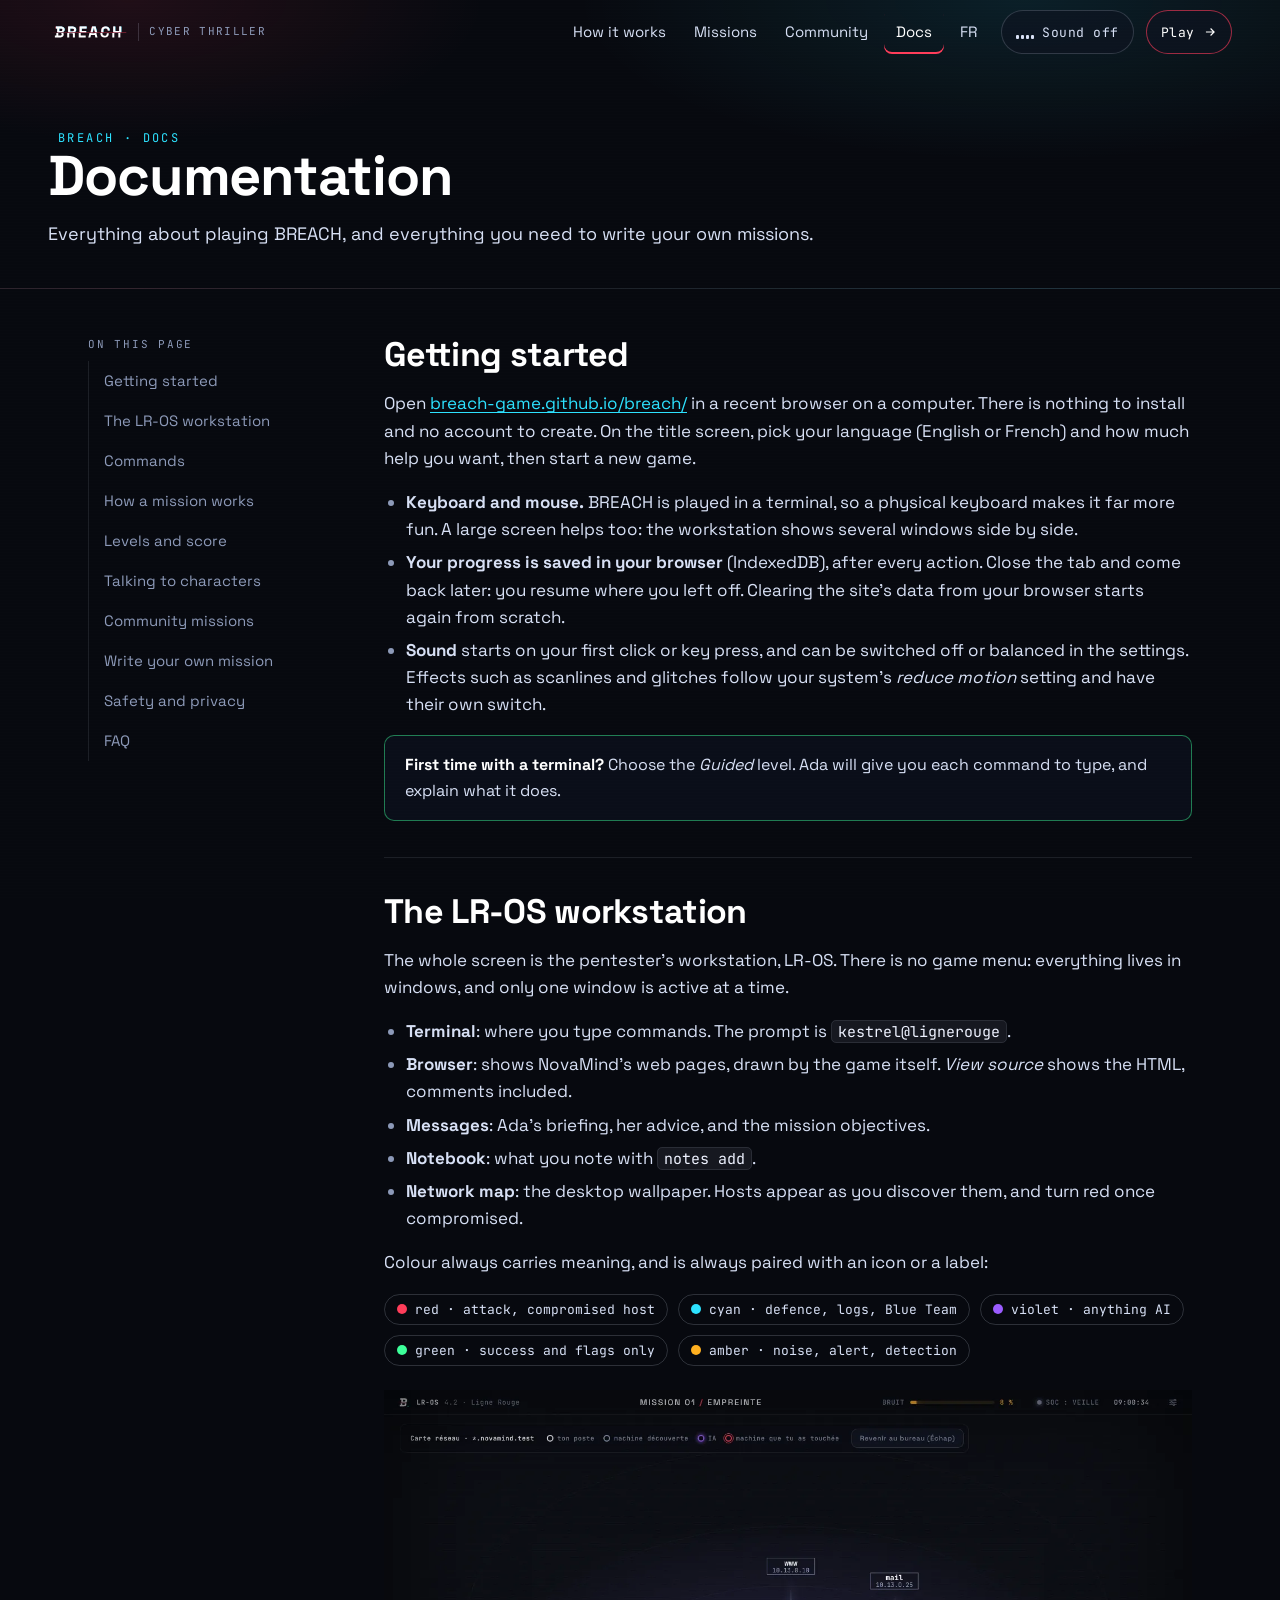
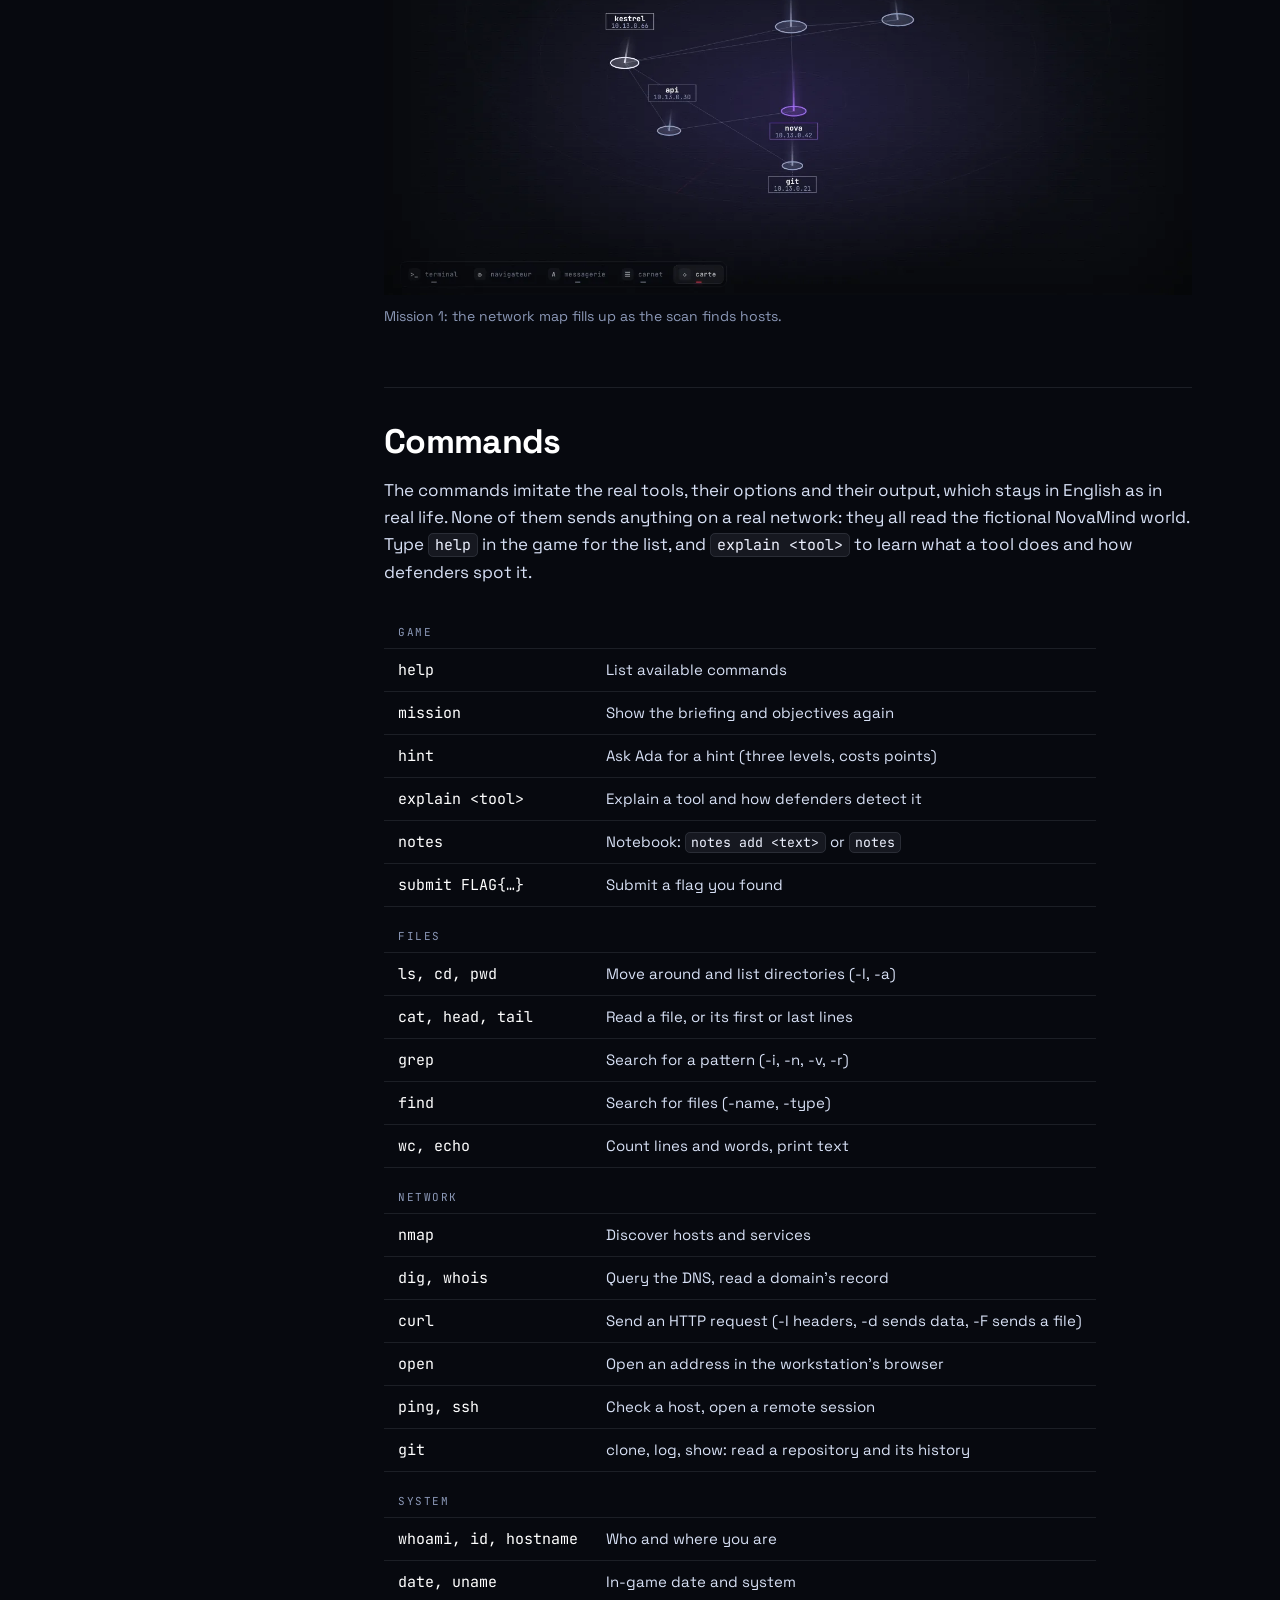
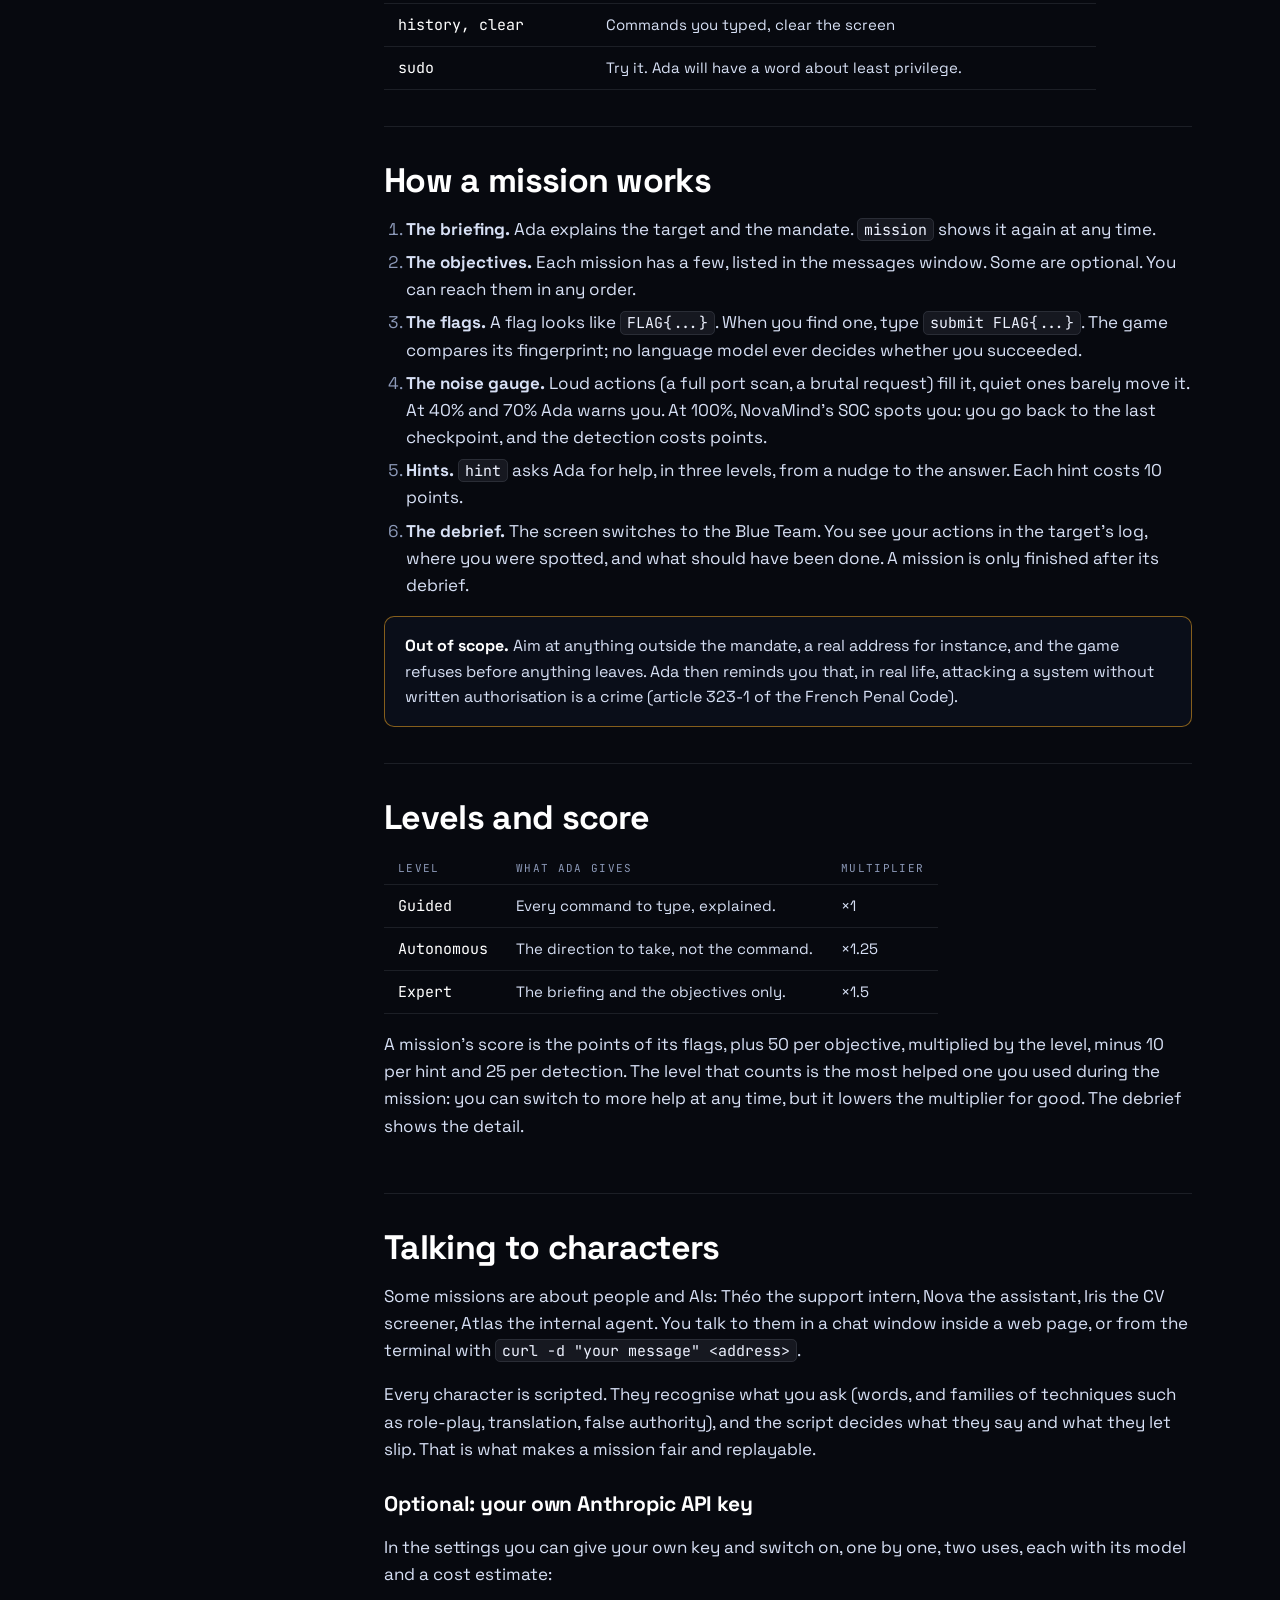
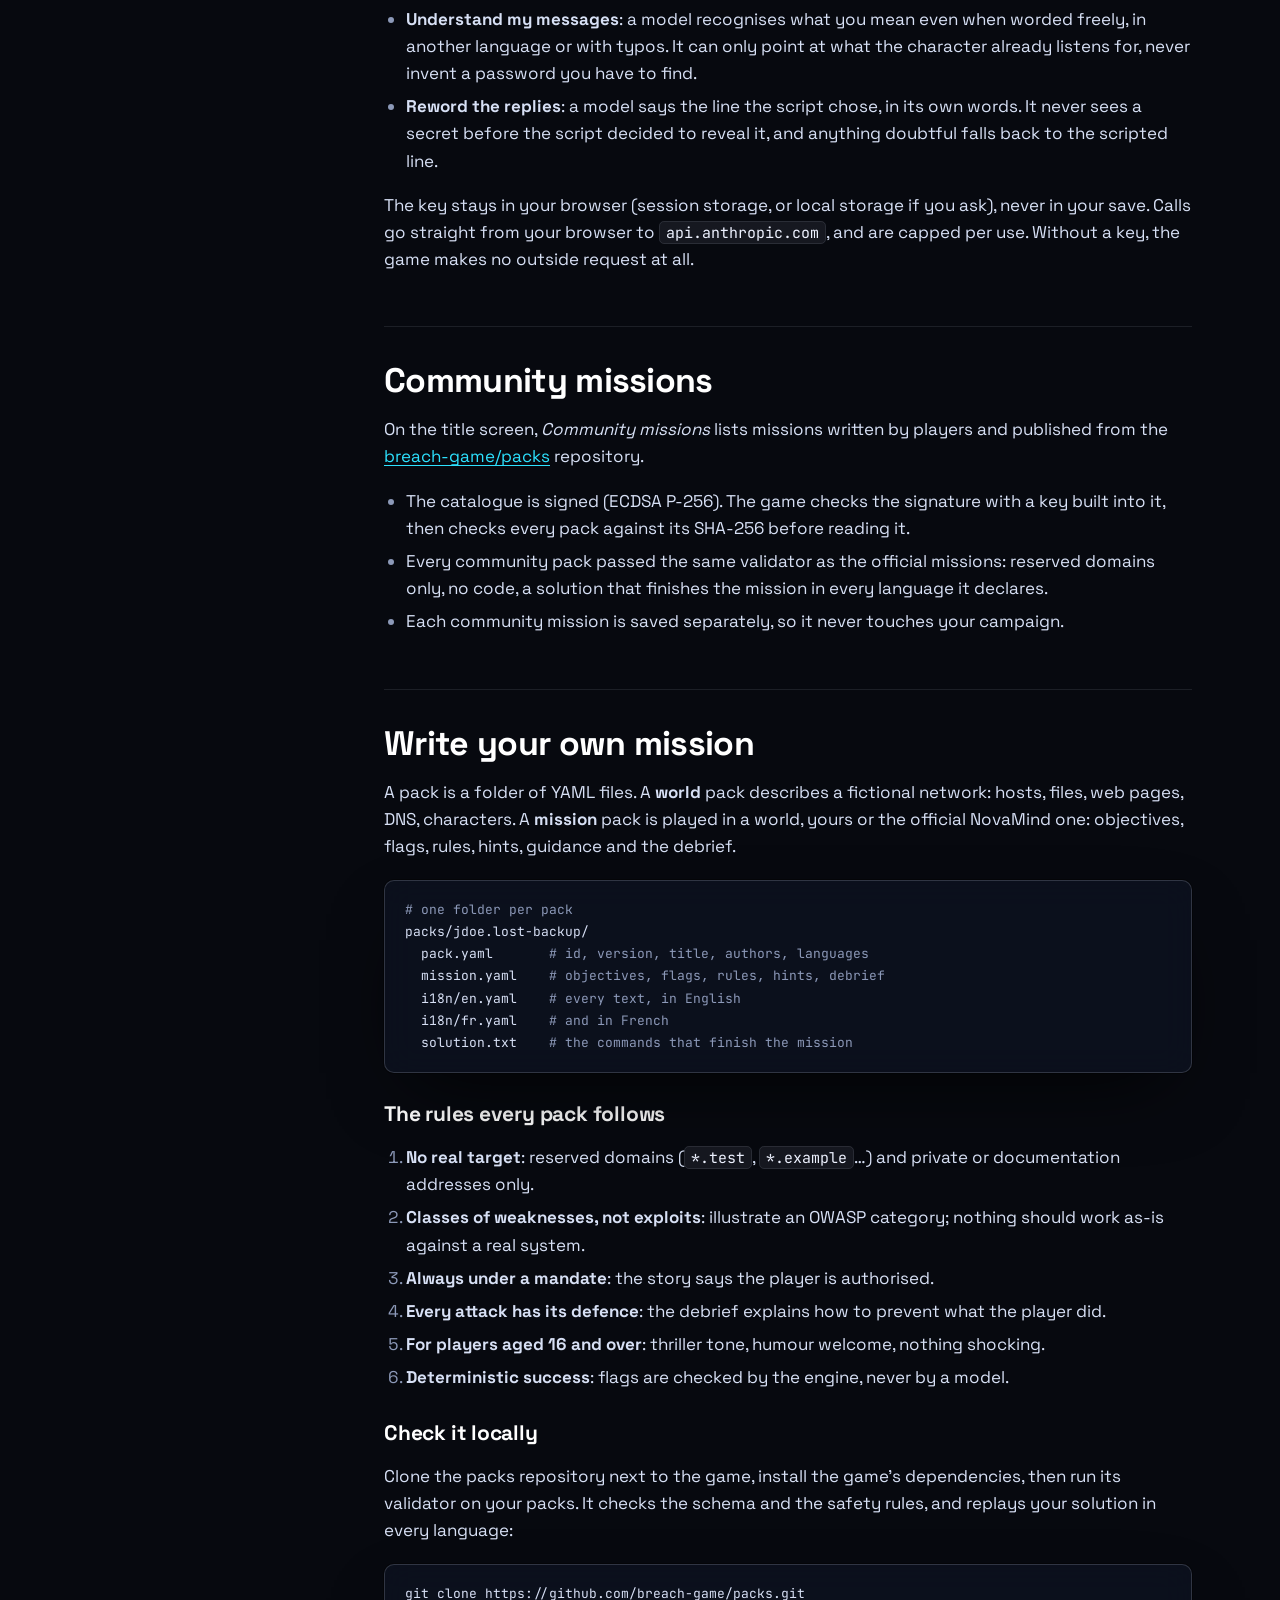
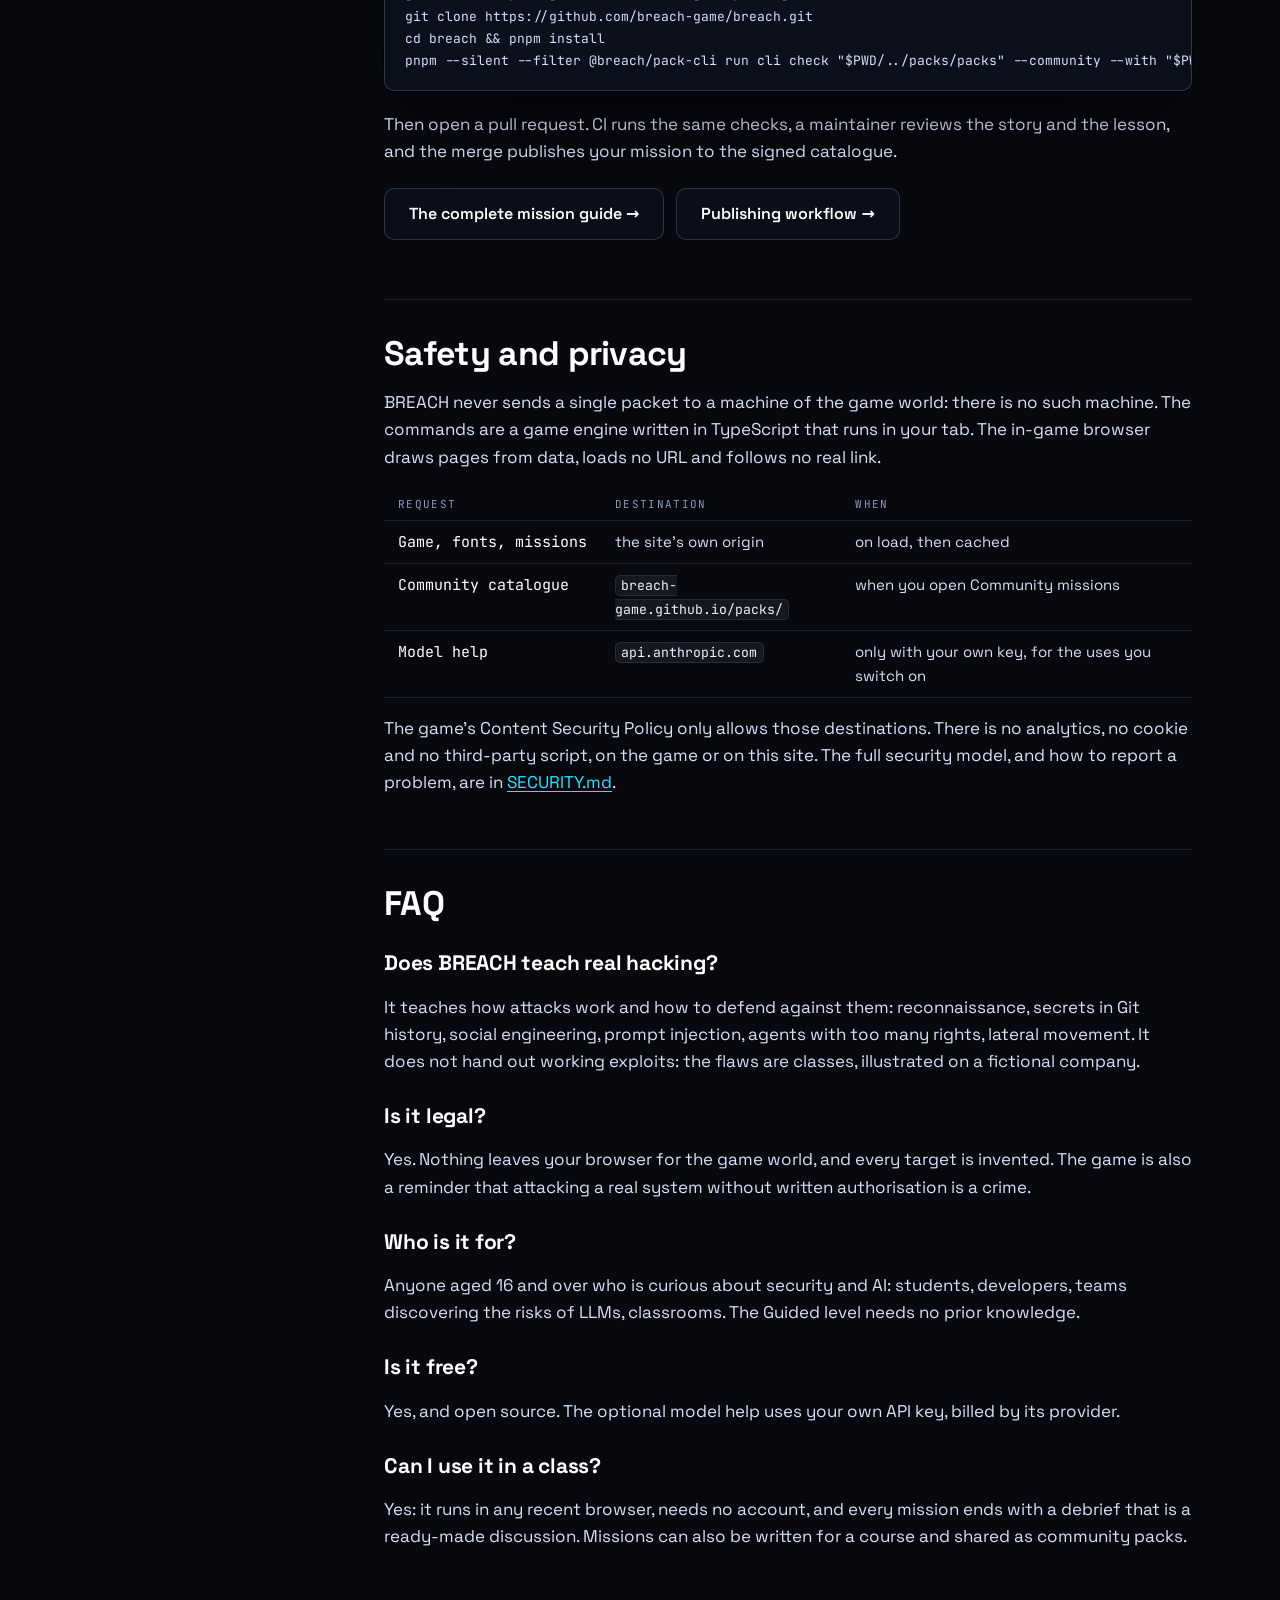
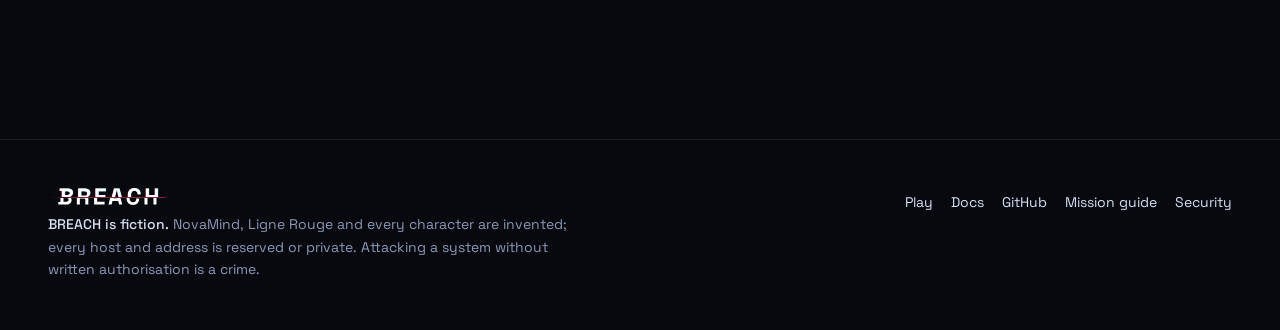
==== docs/index.html @ e26a8c08 "Add the presentation site, in English and French Landing page with a living network map, four explai" ====
<!doctype html>
<html lang="en" class="no-js">
<head>
<meta charset="utf-8">
<meta name="viewport" content="width=device-width, initial-scale=1, viewport-fit=cover">
<meta http-equiv="Content-Security-Policy" content="default-src 'self'; script-src 'self'; style-src 'self'; img-src 'self'; font-src 'self'; connect-src 'self'; media-src 'none'; object-src 'none'; base-uri 'none'; form-action 'none'; require-trusted-types-for 'script'; trusted-types 'none'">
<meta name="referrer" content="no-referrer">
<title>Documentation · BREACH</title>
<meta name="description" content="How to play BREACH, every command, the scoring, the characters, privacy, and how to write your own mission.">
<meta name="theme-color" content="#07090F">
<meta name="color-scheme" content="dark">
<link rel="canonical" href="https://breach-game.github.io/docs/">
<link rel="alternate" hreflang="en" href="https://breach-game.github.io/docs/">
<link rel="alternate" hreflang="fr" href="https://breach-game.github.io/fr/docs/">
<link rel="alternate" hreflang="x-default" href="https://breach-game.github.io/docs/">
<link rel="icon" href="/assets/brand/favicon.svg" type="image/svg+xml">
<link rel="icon" href="/assets/brand/favicon-32.png" sizes="32x32" type="image/png">
<link rel="apple-touch-icon" href="/assets/brand/favicon-180.png">
<link rel="preload" href="/assets/fonts/space-grotesk-latin-wght-normal.woff2" as="font" type="font/woff2" crossorigin>
<link rel="preload" href="/assets/fonts/jetbrains-mono-latin-400-normal.woff2" as="font" type="font/woff2" crossorigin>
<link rel="stylesheet" href="/assets/css/site.css?v=1">
<meta property="og:type" content="website">
<meta property="og:site_name" content="BREACH">
<meta property="og:title" content="Documentation · BREACH">
<meta property="og:description" content="How to play BREACH, every command, the scoring, the characters, privacy, and how to write your own mission.">
<meta property="og:url" content="https://breach-game.github.io/docs/">
<meta property="og:image" content="https://breach-game.github.io/assets/brand/social-preview.png">
<meta property="og:image:width" content="1280">
<meta property="og:image:height" content="640">
<meta property="og:locale" content="en_GB">
<meta name="twitter:card" content="summary_large_image">
<script type="module" src="/assets/js/main.js?v=1"></script>
</head>
<body>
<a class="skip" href="#main">Skip to content</a>
<svg width="0" height="0" class="sr-only" aria-hidden="true">
  <symbol id="i-play" viewBox="0 0 24 24"><path fill="currentColor" d="M7 4.5v15l13-7.5z"/></symbol>
  <symbol id="i-pause" viewBox="0 0 24 24"><path fill="currentColor" d="M6 4h4v16H6zM14 4h4v16h-4z"/></symbol>
  <symbol id="i-arrow" viewBox="0 0 24 24"><path fill="none" stroke="currentColor" stroke-width="2" d="M5 12h14M13 6l6 6-6 6"/></symbol>
  <symbol id="i-left" viewBox="0 0 24 24"><path fill="none" stroke="currentColor" stroke-width="2" d="M15 6l-6 6 6 6"/></symbol>
  <symbol id="i-right" viewBox="0 0 24 24"><path fill="none" stroke="currentColor" stroke-width="2" d="M9 6l6 6-6 6"/></symbol>
  <symbol id="i-menu" viewBox="0 0 24 24"><path fill="none" stroke="currentColor" stroke-width="2" d="M4 7h16M4 12h16M4 17h16"/></symbol>
  <symbol id="i-close" viewBox="0 0 24 24"><path fill="none" stroke="currentColor" stroke-width="2" d="M6 6l12 12M18 6L6 18"/></symbol>
  <symbol id="i-gh" viewBox="0 0 24 24"><path fill="currentColor" d="M12 .5a11.5 11.5 0 0 0-3.64 22.41c.58.1.79-.25.79-.56v-2c-3.2.7-3.88-1.54-3.88-1.54-.52-1.33-1.28-1.69-1.28-1.69-1.05-.71.08-.7.08-.7 1.16.08 1.77 1.19 1.77 1.19 1.03 1.77 2.7 1.26 3.36.96.1-.75.4-1.26.73-1.55-2.56-.29-5.25-1.28-5.25-5.69 0-1.26.45-2.29 1.19-3.1-.12-.29-.52-1.46.11-3.05 0 0 .97-.31 3.17 1.18a11 11 0 0 1 5.77 0c2.2-1.49 3.17-1.18 3.17-1.18.63 1.59.23 2.76.11 3.05.74.81 1.19 1.84 1.19 3.1 0 4.42-2.69 5.39-5.26 5.68.41.36.78 1.06.78 2.14v3.17c0 .31.21.67.8.56A11.5 11.5 0 0 0 12 .5z"/></symbol>
</svg>
<header class="top">
  <a class="brand" href="/" aria-label="BREACH">
    <img src="/assets/brand/breach-wordmark-dark-bg.svg" alt="" width="110" height="30">
    <span>cyber thriller</span>
  </a>
  <nav class="nav" id="nav" aria-label="Main">
    <a href="/#films">How it works</a>
    <a href="/#missions">Missions</a>
    <a href="/#community">Community</a>
    <a href="/docs/" aria-current="page">Docs</a>
    <a href="/fr/docs/" hreflang="fr" lang="fr" aria-label="Français">FR</a>
  </nav>
  <button class="tool" type="button" data-sound data-on="Sound on" data-off="Sound off" aria-pressed="false" title="Play the soundtrack, generated live in your browser">
    <span class="eq" aria-hidden="true"><i></i><i></i><i></i><i></i></span><span class="lbl hide-sm">Sound off</span><span class="sr-only">Play the soundtrack, generated live in your browser</span>
  </button>
  <a class="tool cta-mini hide-sm" href="https://breach-game.github.io/breach/">Play <svg width="14" height="14" aria-hidden="true"><use href="#i-arrow"/></svg></a>
  <button class="tool menu-btn" type="button" aria-controls="nav" aria-expanded="false" aria-label="Menu"><svg width="18" height="18" aria-hidden="true"><use href="#i-menu"/></svg></button>
</header>
<main id="main">
<div class="doc-hero">
  <div class="wrap">
    <p class="kicker cyan">BREACH · docs</p>
    <h1>Documentation</h1>
    <p>Everything about playing BREACH, and everything you need to write your own missions.</p>
  </div>
</div>
<div class="doc">
  <nav class="toc" aria-label="On this page">
    <p>On this page</p>
    <ol><li><a href="#start">Getting started</a></li><li><a href="#desk">The LR-OS workstation</a></li><li><a href="#commands">Commands</a></li><li><a href="#missions">How a mission works</a></li><li><a href="#levels">Levels and score</a></li><li><a href="#characters">Talking to characters</a></li><li><a href="#community-play">Community missions</a></li><li><a href="#create">Write your own mission</a></li><li><a href="#privacy">Safety and privacy</a></li><li><a href="#faq">FAQ</a></li></ol>
  </nav>
  <div class="prose">
    <section id="start" aria-labelledby="start-h"><h2 id="start-h">Getting started</h2>
<p>Open <a href="https://breach-game.github.io/breach/">breach-game.github.io/breach/</a> in a recent browser on a computer. There is nothing to install and no account to create. On the title screen, pick your language (English or French) and how much help you want, then start a new game.</p>
<ul>
  <li><b>Keyboard and mouse.</b> BREACH is played in a terminal, so a physical keyboard makes it far more fun. A large screen helps too: the workstation shows several windows side by side.</li>
  <li><b>Your progress is saved in your browser</b> (IndexedDB), after every action. Close the tab and come back later: you resume where you left off. Clearing the site’s data from your browser starts again from scratch.</li>
  <li><b>Sound</b> starts on your first click or key press, and can be switched off or balanced in the settings. Effects such as scanlines and glitches follow your system’s <i>reduce motion</i> setting and have their own switch.</li>
</ul>
<div class="note green"><b>First time with a terminal?</b> Choose the <i>Guided</i> level. Ada will give you each command to type, and explain what it does.</div></section>
    <section id="desk" aria-labelledby="desk-h"><h2 id="desk-h">The LR-OS workstation</h2>
<p>The whole screen is the pentester’s workstation, LR-OS. There is no game menu: everything lives in windows, and only one window is active at a time.</p>
<ul>
  <li><b>Terminal</b>: where you type commands. The prompt is <code>kestrel@lignerouge</code>.</li>
  <li><b>Browser</b>: shows NovaMind’s web pages, drawn by the game itself. <i>View source</i> shows the HTML, comments included.</li>
  <li><b>Messages</b>: Ada’s briefing, her advice, and the mission objectives.</li>
  <li><b>Notebook</b>: what you note with <code>notes add</code>.</li>
  <li><b>Network map</b>: the desktop wallpaper. Hosts appear as you discover them, and turn red once compromised.</li>
</ul>
<p>Colour always carries meaning, and is always paired with an icon or a label:</p>
<ul class="legend">
  <li><i class="dot-red"></i>red · attack, compromised host</li>
  <li><i class="dot-cyan"></i>cyan · defence, logs, Blue Team</li>
  <li><i class="dot-violet"></i>violet · anything AI</li>
  <li><i class="dot-green"></i>green · success and flags only</li>
  <li><i class="dot-amber"></i>amber · noise, alert, detection</li>
</ul>
<figure><img src="/assets/img/shots/recon-map-1600.webp" alt="The LR-OS desktop with the terminal, the messages and the network map." width="1600" height="1000" loading="lazy"><figcaption>Mission 1: the network map fills up as the scan finds hosts.</figcaption></figure></section>
    <section id="commands" aria-labelledby="commands-h"><h2 id="commands-h">Commands</h2>
<p>The commands imitate the real tools, their options and their output, which stays in English as in real life. None of them sends anything on a real network: they all read the fictional NovaMind world. Type <code>help</code> in the game for the list, and <code>explain &lt;tool&gt;</code> to learn what a tool does and how defenders spot it.</p><table class="cmds"><tbody><tr class="group"><td colspan="2">Game</td></tr><tr><td>help</td><td>List available commands</td></tr><tr><td>mission</td><td>Show the briefing and objectives again</td></tr><tr><td>hint</td><td>Ask Ada for a hint (three levels, costs points)</td></tr><tr><td>explain &lt;tool&gt;</td><td>Explain a tool and how defenders detect it</td></tr><tr><td>notes</td><td>Notebook: <code>notes add &lt;text&gt;</code> or <code>notes</code></td></tr><tr><td>submit FLAG{…}</td><td>Submit a flag you found</td></tr><tr class="group"><td colspan="2">Files</td></tr><tr><td>ls, cd, pwd</td><td>Move around and list directories (-l, -a)</td></tr><tr><td>cat, head, tail</td><td>Read a file, or its first or last lines</td></tr><tr><td>grep</td><td>Search for a pattern (-i, -n, -v, -r)</td></tr><tr><td>find</td><td>Search for files (-name, -type)</td></tr><tr><td>wc, echo</td><td>Count lines and words, print text</td></tr><tr class="group"><td colspan="2">Network</td></tr><tr><td>nmap</td><td>Discover hosts and services</td></tr><tr><td>dig, whois</td><td>Query the DNS, read a domain’s record</td></tr><tr><td>curl</td><td>Send an HTTP request (-I headers, -d sends data, -F sends a file)</td></tr><tr><td>open</td><td>Open an address in the workstation’s browser</td></tr><tr><td>ping, ssh</td><td>Check a host, open a remote session</td></tr><tr><td>git</td><td>clone, log, show: read a repository and its history</td></tr><tr class="group"><td colspan="2">System</td></tr><tr><td>whoami, id, hostname</td><td>Who and where you are</td></tr><tr><td>date, uname</td><td>In-game date and system</td></tr><tr><td>history, clear</td><td>Commands you typed, clear the screen</td></tr><tr><td>sudo</td><td>Try it. Ada will have a word about least privilege.</td></tr></tbody></table></section>
    <section id="missions" aria-labelledby="missions-h"><h2 id="missions-h">How a mission works</h2>
<ol>
  <li><b>The briefing.</b> Ada explains the target and the mandate. <code>mission</code> shows it again at any time.</li>
  <li><b>The objectives.</b> Each mission has a few, listed in the messages window. Some are optional. You can reach them in any order.</li>
  <li><b>The flags.</b> A flag looks like <code>FLAG{...}</code>. When you find one, type <code>submit FLAG{...}</code>. The game compares its fingerprint; no language model ever decides whether you succeeded.</li>
  <li><b>The noise gauge.</b> Loud actions (a full port scan, a brutal request) fill it, quiet ones barely move it. At 40% and 70% Ada warns you. At 100%, NovaMind’s SOC spots you: you go back to the last checkpoint, and the detection costs points.</li>
  <li><b>Hints.</b> <code>hint</code> asks Ada for help, in three levels, from a nudge to the answer. Each hint costs 10 points.</li>
  <li><b>The debrief.</b> The screen switches to the Blue Team. You see your actions in the target’s log, where you were spotted, and what should have been done. A mission is only finished after its debrief.</li>
</ol>
<div class="note amber"><b>Out of scope.</b> Aim at anything outside the mandate, a real address for instance, and the game refuses before anything leaves. Ada then reminds you that, in real life, attacking a system without written authorisation is a crime (article 323-1 of the French Penal Code).</div></section>
    <section id="levels" aria-labelledby="levels-h"><h2 id="levels-h">Levels and score</h2>
<table class="cmds">
  <thead><tr><th>Level</th><th>What Ada gives</th><th>Multiplier</th></tr></thead>
  <tbody>
    <tr><td>Guided</td><td>Every command to type, explained.</td><td>×1</td></tr>
    <tr><td>Autonomous</td><td>The direction to take, not the command.</td><td>×1.25</td></tr>
    <tr><td>Expert</td><td>The briefing and the objectives only.</td><td>×1.5</td></tr>
  </tbody>
</table>
<p>A mission’s score is the points of its flags, plus 50 per objective, multiplied by the level, minus 10 per hint and 25 per detection. The level that counts is the most helped one you used during the mission: you can switch to more help at any time, but it lowers the multiplier for good. The debrief shows the detail.</p></section>
    <section id="characters" aria-labelledby="characters-h"><h2 id="characters-h">Talking to characters</h2>
<p>Some missions are about people and AIs: Théo the support intern, Nova the assistant, Iris the CV screener, Atlas the internal agent. You talk to them in a chat window inside a web page, or from the terminal with <code>curl -d "your message" &lt;address&gt;</code>.</p>
<p>Every character is scripted. They recognise what you ask (words, and families of techniques such as role-play, translation, false authority), and the script decides what they say and what they let slip. That is what makes a mission fair and replayable.</p>
<h3>Optional: your own Anthropic API key</h3>
<p>In the settings you can give your own key and switch on, one by one, two uses, each with its model and a cost estimate:</p>
<ul>
  <li><b>Understand my messages</b>: a model recognises what you mean even when worded freely, in another language or with typos. It can only point at what the character already listens for, never invent a password you have to find.</li>
  <li><b>Reword the replies</b>: a model says the line the script chose, in its own words. It never sees a secret before the script decided to reveal it, and anything doubtful falls back to the scripted line.</li>
</ul>
<p>The key stays in your browser (session storage, or local storage if you ask), never in your save. Calls go straight from your browser to <code>api.anthropic.com</code>, and are capped per use. Without a key, the game makes no outside request at all.</p></section>
    <section id="community-play" aria-labelledby="community-play-h"><h2 id="community-play-h">Community missions</h2>
<p>On the title screen, <i>Community missions</i> lists missions written by players and published from the <a href="https://github.com/breach-game/packs">breach-game/packs</a> repository.</p>
<ul>
  <li>The catalogue is signed (ECDSA P-256). The game checks the signature with a key built into it, then checks every pack against its SHA-256 before reading it.</li>
  <li>Every community pack passed the same validator as the official missions: reserved domains only, no code, a solution that finishes the mission in every language it declares.</li>
  <li>Each community mission is saved separately, so it never touches your campaign.</li>
</ul></section>
    <section id="create" aria-labelledby="create-h"><h2 id="create-h">Write your own mission</h2>
<p>A pack is a folder of YAML files. A <b>world</b> pack describes a fictional network: hosts, files, web pages, DNS, characters. A <b>mission</b> pack is played in a world, yours or the official NovaMind one: objectives, flags, rules, hints, guidance and the debrief.</p>
<pre class="code glass"><span class="c"># one folder per pack</span>
packs/jdoe.lost-backup/
  pack.yaml       <span class="c"># id, version, title, authors, languages</span>
  mission.yaml    <span class="c"># objectives, flags, rules, hints, debrief</span>
  i18n/en.yaml    <span class="c"># every text, in English</span>
  i18n/fr.yaml    <span class="c"># and in French</span>
  solution.txt    <span class="c"># the commands that finish the mission</span></pre>
<h3>The rules every pack follows</h3>
<ol>
  <li><b>No real target</b>: reserved domains (<code>*.test</code>, <code>*.example</code>…) and private or documentation addresses only.</li>
  <li><b>Classes of weaknesses, not exploits</b>: illustrate an OWASP category; nothing should work as-is against a real system.</li>
  <li><b>Always under a mandate</b>: the story says the player is authorised.</li>
  <li><b>Every attack has its defence</b>: the debrief explains how to prevent what the player did.</li>
  <li><b>For players aged 16 and over</b>: thriller tone, humour welcome, nothing shocking.</li>
  <li><b>Deterministic success</b>: flags are checked by the engine, never by a model.</li>
</ol>
<h3>Check it locally</h3>
<p>Clone the packs repository next to the game, install the game’s dependencies, then run its validator on your packs. It checks the schema and the safety rules, and replays your solution in every language:</p>
<pre class="code glass">git clone https://github.com/breach-game/packs.git
git clone https://github.com/breach-game/breach.git
cd breach &amp;&amp; pnpm install
pnpm --silent --filter @breach/pack-cli run cli check "$PWD/../packs/packs" --community --with "$PWD/content"</pre>
<p>Then open a pull request. CI runs the same checks, a maintainer reviews the story and the lesson, and the merge publishes your mission to the signed catalogue.</p>
<p><a class="btn ghost" href="https://github.com/breach-game/packs/blob/main/CONTRIBUTING.md">The complete mission guide →</a> <a class="btn ghost" href="https://github.com/breach-game/packs/blob/main/docs/workflow.md">Publishing workflow →</a></p></section>
    <section id="privacy" aria-labelledby="privacy-h"><h2 id="privacy-h">Safety and privacy</h2>
<p>BREACH never sends a single packet to a machine of the game world: there is no such machine. The commands are a game engine written in TypeScript that runs in your tab. The in-game browser draws pages from data, loads no URL and follows no real link.</p>
<table class="cmds">
  <thead><tr><th>Request</th><th>Destination</th><th>When</th></tr></thead>
  <tbody>
    <tr><td>Game, fonts, missions</td><td>the site’s own origin</td><td>on load, then cached</td></tr>
    <tr><td>Community catalogue</td><td><code>breach-game.github.io/packs/</code></td><td>when you open Community missions</td></tr>
    <tr><td>Model help</td><td><code>api.anthropic.com</code></td><td>only with your own key, for the uses you switch on</td></tr>
  </tbody>
</table>
<p>The game’s Content Security Policy only allows those destinations. There is no analytics, no cookie and no third-party script, on the game or on this site. The full security model, and how to report a problem, are in <a href="https://github.com/breach-game/breach/blob/main/SECURITY.md">SECURITY.md</a>.</p></section>
    <section id="faq" aria-labelledby="faq-h"><h2 id="faq-h">FAQ</h2>
<h3>Does BREACH teach real hacking?</h3>
<p>It teaches how attacks work and how to defend against them: reconnaissance, secrets in Git history, social engineering, prompt injection, agents with too many rights, lateral movement. It does not hand out working exploits: the flaws are classes, illustrated on a fictional company.</p>
<h3>Is it legal?</h3>
<p>Yes. Nothing leaves your browser for the game world, and every target is invented. The game is also a reminder that attacking a real system without written authorisation is a crime.</p>
<h3>Who is it for?</h3>
<p>Anyone aged 16 and over who is curious about security and AI: students, developers, teams discovering the risks of LLMs, classrooms. The Guided level needs no prior knowledge.</p>
<h3>Is it free?</h3>
<p>Yes, and open source. The optional model help uses your own API key, billed by its provider.</p>
<h3>Can I use it in a class?</h3>
<p>Yes: it runs in any recent browser, needs no account, and every mission ends with a debrief that is a ready-made discussion. Missions can also be written for a course and shared as community packs.</p></section>
  </div>
</div>
</main>
<footer class="foot">
  <div class="wrap">
    <div>
      <img src="/assets/brand/breach-wordmark-dark-bg.svg" alt="BREACH" width="120" height="33">
      <p class="legal"><b>BREACH is fiction.</b> NovaMind, Ligne Rouge and every character are invented; every host and address is reserved or private. Attacking a system without written authorisation is a crime.</p>
    </div>
    <nav aria-label="Footer">
      <a href="https://breach-game.github.io/breach/">Play</a>
      <a href="/docs/">Docs</a>
      <a href="https://github.com/breach-game">GitHub</a>
      <a href="https://github.com/breach-game/packs/blob/main/CONTRIBUTING.md">Mission guide</a>
      <a href="https://github.com/breach-game/breach/blob/main/SECURITY.md">Security</a>
    </nav>
  </div>
</footer>
</body>
</html>
---- assets/css/site.css ----
/* BREACH presentation site. Colour carries meaning, as in the game:
   red = attack, cyan = defence, violet = AI, green = success only, amber = noise and detection. */

@font-face {
  font-family: 'Space Grotesk';
  src: url('/assets/fonts/space-grotesk-latin-wght-normal.woff2') format('woff2');
  font-weight: 300 700;
  font-display: swap;
  unicode-range: U+0000-00FF, U+0131, U+0152-0153, U+02BB-02BC, U+02C6, U+02DA, U+02DC, U+0304, U+0308, U+0329, U+2000-206F, U+20AC, U+2122, U+2191, U+2193, U+2212, U+2215, U+FEFF, U+FFFD;
}
@font-face {
  font-family: 'Space Grotesk';
  src: url('/assets/fonts/space-grotesk-latin-ext-wght-normal.woff2') format('woff2');
  font-weight: 300 700;
  font-display: swap;
  unicode-range: U+0100-02BA, U+02BD-02C5, U+02C7-02CC, U+02CE-02D7, U+02DD-02FF, U+0304, U+0308, U+0329, U+1D00-1DBF, U+1E00-1E9F, U+1EF2-1EFF, U+2020, U+20A0-20AB, U+20AD-20C0, U+2113, U+2C60-2C7F, U+A720-A7FF;
}
@font-face {
  font-family: 'JetBrains Mono';
  src: url('/assets/fonts/jetbrains-mono-latin-400-normal.woff2') format('woff2');
  font-weight: 400;
  font-display: swap;
}
@font-face {
  font-family: 'JetBrains Mono';
  src: url('/assets/fonts/jetbrains-mono-latin-700-normal.woff2') format('woff2');
  font-weight: 700;
  font-display: swap;
}

:root {
  color-scheme: dark;
  --night: #07090f;
  --night-2: #0b0f1a;
  --panel: rgba(14, 19, 32, 0.78);
  --panel-solid: #0e1320;
  --red: #ff3d5a;
  --cyan: #2de2ff;
  --violet: #9b5cff;
  --green: #3dff9a;
  --amber: #ffb020;
  --player: #eef2ff;
  --text: #d7e0f5;
  --text-2: #8c99b8;
  --line: rgba(215, 224, 245, 0.1);
  --line-2: rgba(215, 224, 245, 0.18);
  --mono: 'JetBrains Mono', ui-monospace, 'SFMono-Regular', Menlo, monospace;
  --human: 'Space Grotesk', 'Segoe UI', system-ui, sans-serif;
  --ease: cubic-bezier(0.16, 1, 0.3, 1);
  --gutter: clamp(16px, 4vw, 48px);
  --max: 1200px;
  --tension: 0;
}

*,
*::before,
*::after {
  box-sizing: border-box;
}

html {
  scroll-behavior: smooth;
  scroll-padding-top: 80px;
  -webkit-text-size-adjust: 100%;
}
@media (prefers-reduced-motion: reduce) {
  html {
    scroll-behavior: auto;
  }
}

body {
  margin: 0;
  background: var(--night);
  color: var(--text);
  font-family: var(--human);
  font-size: 17px;
  line-height: 1.6;
  overflow-x: hidden;
  -webkit-font-smoothing: antialiased;
}

img {
  max-width: 100%;
  height: auto;
  display: block;
}

a {
  color: var(--cyan);
  text-decoration-thickness: 1px;
  text-underline-offset: 3px;
}
a:hover {
  color: #fff;
}

:focus-visible {
  outline: 2px solid var(--cyan);
  outline-offset: 3px;
  border-radius: 4px;
}

code,
kbd,
pre,
.mono {
  font-family: var(--mono);
}

code {
  font-size: 0.88em;
  background: rgba(215, 224, 245, 0.07);
  border: 1px solid var(--line);
  padding: 0.08em 0.4em;
  border-radius: 5px;
  color: var(--player);
  overflow-wrap: anywhere;
}

.skip {
  position: absolute;
  left: 16px;
  top: -60px;
  z-index: 100;
  background: var(--panel-solid);
  color: #fff;
  padding: 10px 16px;
  border-radius: 8px;
  border: 1px solid var(--cyan);
}
.skip:focus {
  top: 12px;
}

.sr-only {
  position: absolute;
  width: 1px;
  height: 1px;
  padding: 0;
  margin: -1px;
  overflow: hidden;
  clip: rect(0, 0, 0, 0);
  white-space: nowrap;
  border: 0;
}

/* Scanlines over everything, very light. Switched off with the effects toggle and reduced motion. */
body::after {
  content: '';
  position: fixed;
  inset: 0;
  pointer-events: none;
  z-index: 90;
  background: repeating-linear-gradient(
    to bottom,
    rgba(255, 255, 255, 0.022) 0,
    rgba(255, 255, 255, 0.022) 1px,
    transparent 1px,
    transparent 3px
  );
  mix-blend-mode: overlay;
}
html.no-fx body::after {
  display: none;
}

/* ---------- Header ---------- */

.top {
  position: fixed;
  inset: 0 0 auto 0;
  z-index: 50;
  display: flex;
  align-items: center;
  gap: 12px;
  padding: 10px var(--gutter);
  min-height: 64px;
  transition:
    background 400ms var(--ease),
    border-color 400ms var(--ease);
  border-bottom: 1px solid transparent;
}
.top.scrolled {
  background: rgba(7, 9, 15, 0.78);
  backdrop-filter: blur(14px) saturate(1.4);
  -webkit-backdrop-filter: blur(14px) saturate(1.4);
  border-bottom-color: var(--line);
}
.brand {
  display: flex;
  align-items: center;
  gap: 10px;
  text-decoration: none;
  color: #fff;
  margin-right: auto;
  min-height: 44px;
}
.brand img {
  height: 22px;
  width: auto;
}
.brand span {
  font-family: var(--mono);
  font-size: 11px;
  color: var(--text-2);
  letter-spacing: 0.12em;
  text-transform: uppercase;
  border-left: 1px solid var(--line-2);
  padding-left: 10px;
}
.nav {
  display: flex;
  gap: 4px;
  align-items: center;
}
.nav a {
  color: var(--text);
  text-decoration: none;
  font-size: 15px;
  padding: 10px 12px;
  border-radius: 8px;
  min-height: 44px;
  display: inline-flex;
  align-items: center;
}
.nav a:hover {
  background: rgba(215, 224, 245, 0.06);
}
.nav a[aria-current='page'] {
  color: #fff;
  box-shadow: inset 0 -2px 0 var(--red);
}

.tool {
  appearance: none;
  border: 1px solid var(--line-2);
  background: rgba(14, 19, 32, 0.6);
  color: var(--text);
  font: 500 13px/1 var(--mono);
  border-radius: 999px;
  min-height: 44px;
  min-width: 44px;
  padding: 0 14px;
  display: inline-flex;
  align-items: center;
  gap: 8px;
  cursor: pointer;
  text-decoration: none;
  letter-spacing: 0.04em;
  transition:
    border-color 200ms,
    background 200ms;
}
.tool:hover {
  border-color: var(--text-2);
  color: #fff;
}
.tool[aria-pressed='true'] {
  border-color: var(--violet);
  box-shadow: 0 0 18px rgba(155, 92, 255, 0.35);
}
.eq {
  display: inline-flex;
  gap: 2px;
  align-items: flex-end;
  height: 14px;
}
.eq i {
  width: 3px;
  height: 4px;
  background: currentColor;
  border-radius: 1px;
  transition: height 120ms;
}
.tool[aria-pressed='true'] .eq i {
  background: var(--violet);
}

.cta-mini {
  border-color: rgba(255, 61, 90, 0.6);
  color: #fff;
}
.cta-mini:hover {
  border-color: var(--red);
  background: rgba(255, 61, 90, 0.12);
}

.menu-btn {
  display: none;
}

@media (max-width: 900px) {
  .nav {
    display: none;
    position: absolute;
    top: 64px;
    left: 16px;
    right: 16px;
    flex-direction: column;
    align-items: stretch;
    background: rgba(10, 13, 22, 0.96);
    border: 1px solid var(--line-2);
    border-radius: 12px;
    padding: 8px;
    backdrop-filter: blur(14px);
  }
  .nav.open {
    display: flex;
  }
  .menu-btn {
    display: inline-flex;
  }
  .brand span {
    display: none;
  }
  .hide-sm {
    display: none !important;
  }
}

/* ---------- Hero ---------- */

.hero {
  position: relative;
  min-height: 100svh;
  display: grid;
  align-items: center;
  padding: 110px var(--gutter) 80px;
  isolation: isolate;
  overflow: hidden;
}
.hero canvas {
  position: absolute;
  inset: 0;
  width: 100%;
  height: 100%;
  z-index: -2;
}
.hero::before {
  content: '';
  position: absolute;
  inset: 0;
  z-index: -1;
  background:
    radial-gradient(ellipse 55% 65% at 22% 55%, rgba(7, 9, 15, 0.92), rgba(7, 9, 15, 0.5) 60%, transparent 80%),
    linear-gradient(to bottom, transparent 70%, var(--night));
}
.hero-inner {
  max-width: var(--max);
  width: 100%;
  margin: 0 auto;
}
.eyebrow {
  font: 500 12px/1.4 var(--mono);
  letter-spacing: 0.22em;
  text-transform: uppercase;
  color: var(--text-2);
  display: inline-flex;
  align-items: center;
  gap: 10px;
}
.eyebrow::before {
  content: '';
  width: 8px;
  height: 8px;
  border-radius: 50%;
  background: var(--red);
  box-shadow: 0 0 12px var(--red);
  animation: blink 1.6s steps(2, start) infinite;
}
@keyframes blink {
  to {
    visibility: hidden;
  }
}

.wordmark {
  margin: 22px 0 10px;
  width: min(620px, 88vw);
  position: relative;
}
.wordmark img {
  width: 100%;
}
.wordmark .ghost {
  position: absolute;
  inset: 0;
  opacity: 0;
  pointer-events: none;
}
.wordmark.glitch .ghost {
  animation: glitch 360ms steps(6) 1;
}
.wordmark.glitch .ghost.c {
  filter: drop-shadow(0 0 0 var(--cyan)) hue-rotate(160deg);
  animation-delay: 30ms;
}
@keyframes glitch {
  0% {
    opacity: 0.8;
    transform: translate(-6px, 0);
    clip-path: inset(10% 0 60% 0);
  }
  25% {
    transform: translate(5px, 0);
    clip-path: inset(55% 0 20% 0);
  }
  50% {
    transform: translate(-3px, 0);
    clip-path: inset(30% 0 45% 0);
  }
  75% {
    transform: translate(4px, 0);
    clip-path: inset(70% 0 5% 0);
  }
  100% {
    opacity: 0;
    transform: none;
  }
}

.hero h1 {
  font-size: clamp(34px, 5.4vw, 68px);
  line-height: 1.04;
  letter-spacing: -0.025em;
  margin: 18px 0 18px;
  font-weight: 700;
  max-width: 17ch;
  color: #fff;
}
.hero h1 .red {
  color: var(--red);
  text-shadow: 0 0 30px rgba(255, 61, 90, 0.45);
}
.hero h1 .cyan {
  color: var(--cyan);
  text-shadow: 0 0 30px rgba(45, 226, 255, 0.4);
}
.lede {
  font-size: clamp(17px, 1.6vw, 20px);
  max-width: 54ch;
  color: var(--text);
  margin: 0 0 30px;
}
.actions {
  display: flex;
  flex-wrap: wrap;
  gap: 12px;
  align-items: center;
}
.btn {
  display: inline-flex;
  align-items: center;
  justify-content: center;
  gap: 10px;
  min-height: 52px;
  padding: 0 24px;
  border-radius: 10px;
  font: 600 16px/1 var(--human);
  text-decoration: none;
  cursor: pointer;
  border: 1px solid transparent;
  transition:
    transform 200ms var(--ease),
    box-shadow 200ms var(--ease),
    background 200ms;
}
.btn:hover {
  transform: translateY(-2px);
}
.btn.primary {
  background: linear-gradient(180deg, #ff5570, #e8233f);
  color: #fff;
  box-shadow:
    0 10px 30px -8px rgba(255, 61, 90, 0.7),
    inset 0 1px 0 rgba(255, 255, 255, 0.25);
}
.btn.primary:hover {
  color: #fff;
  box-shadow:
    0 14px 40px -8px rgba(255, 61, 90, 0.9),
    inset 0 1px 0 rgba(255, 255, 255, 0.25);
}
.btn.ghost {
  background: rgba(14, 19, 32, 0.6);
  color: #fff;
  border-color: var(--line-2);
  backdrop-filter: blur(8px);
}
.btn.ghost:hover {
  border-color: var(--cyan);
  color: #fff;
}
.btn .k {
  font: 500 12px/1 var(--mono);
  opacity: 0.8;
}

.facts {
  display: flex;
  flex-wrap: wrap;
  gap: 8px 18px;
  margin: 30px 0 0;
  padding: 0;
  list-style: none;
  font: 13px/1.4 var(--mono);
  color: var(--text-2);
}
.facts li::before {
  content: '▸ ';
  color: var(--green);
}

.hero-term {
  margin-top: 34px;
  font: 14px/1.5 var(--mono);
  color: var(--text-2);
  min-height: 1.5em;
  max-width: 100%;
  overflow: hidden;
  white-space: nowrap;
  text-overflow: ellipsis;
}
.hero-term .p {
  color: var(--player);
}
.hero-term .c {
  color: #fff;
}
.caret {
  display: inline-block;
  width: 0.6em;
  height: 1.1em;
  background: var(--player);
  vertical-align: -0.2em;
  margin-left: 2px;
  animation: blink 1s steps(2, start) infinite;
}

.scroll-hint {
  position: absolute;
  bottom: 22px;
  left: 50%;
  transform: translateX(-50%);
  font: 11px var(--mono);
  letter-spacing: 0.2em;
  color: var(--text-2);
  text-transform: uppercase;
  text-decoration: none;
  display: flex;
  flex-direction: column;
  align-items: center;
  gap: 6px;
  min-height: 44px;
}
.scroll-hint::after {
  content: '';
  width: 1px;
  height: 28px;
  background: linear-gradient(var(--text-2), transparent);
  animation: drip 2s var(--ease) infinite;
}
@keyframes drip {
  from {
    transform: scaleY(0);
    transform-origin: top;
  }
  50% {
    transform: scaleY(1);
    transform-origin: top;
  }
  51% {
    transform-origin: bottom;
  }
  to {
    transform: scaleY(0);
    transform-origin: bottom;
  }
}

/* ---------- Ticker ---------- */

.ticker {
  border-block: 1px solid var(--line);
  background: rgba(14, 19, 32, 0.5);
  overflow: hidden;
  white-space: nowrap;
  font: 13px/1 var(--mono);
  color: var(--text-2);
  padding: 16px 0;
  mask-image: linear-gradient(90deg, transparent, #000 10%, #000 90%, transparent);
}
.ticker-track {
  display: inline-flex;
  gap: 48px;
  animation: tick 48s linear infinite;
  padding-left: 48px;
}
.ticker b {
  color: var(--text);
  font-weight: 400;
}
.ticker .r {
  color: var(--red);
}
.ticker .c {
  color: var(--cyan);
}
.ticker .v {
  color: var(--violet);
}
.ticker .g {
  color: var(--green);
}
.ticker .a {
  color: var(--amber);
}
@keyframes tick {
  to {
    transform: translateX(-50%);
  }
}

/* ---------- Sections ---------- */

.section {
  padding: clamp(80px, 11vw, 150px) var(--gutter);
  position: relative;
}
.wrap {
  max-width: var(--max);
  margin: 0 auto;
}
.kicker {
  font: 500 12px/1.4 var(--mono);
  letter-spacing: 0.2em;
  text-transform: uppercase;
  margin: 0 0 16px;
  display: flex;
  align-items: center;
  gap: 10px;
}
.kicker::before {
  content: attr(data-n);
  color: var(--text-2);
}
.kicker.red {
  color: var(--red);
}
.kicker.cyan {
  color: var(--cyan);
}
.kicker.violet {
  color: var(--violet);
}
.kicker.green {
  color: var(--green);
}
.kicker.amber {
  color: var(--amber);
}
h2 {
  font-size: clamp(30px, 4.2vw, 54px);
  line-height: 1.06;
  letter-spacing: -0.02em;
  margin: 0 0 20px;
  color: #fff;
  max-width: 20ch;
  font-weight: 700;
}
h3 {
  font-size: 21px;
  line-height: 1.25;
  margin: 0 0 8px;
  color: #fff;
  letter-spacing: -0.01em;
}
.intro {
  font-size: clamp(17px, 1.5vw, 19px);
  max-width: 62ch;
  color: var(--text);
  margin: 0 0 48px;
}
.muted {
  color: var(--text-2);
}

/* Reveal on scroll */
.reveal {
  opacity: 0;
  transform: translateY(28px);
  transition:
    opacity 900ms var(--ease),
    transform 900ms var(--ease);
  transition-delay: calc(var(--d, 0) * 90ms);
}
.reveal.in {
  opacity: 1;
  transform: none;
}
html.no-js .reveal,
html.no-fx .reveal {
  opacity: 1;
  transform: none;
  transition: none;
}

/* Glass panel, as the game's windows */
.glass {
  background: var(--panel);
  border: 1px solid var(--line-2);
  border-radius: 10px;
  backdrop-filter: blur(16px) saturate(1.2);
  -webkit-backdrop-filter: blur(16px) saturate(1.2);
  box-shadow:
    0 30px 80px -30px rgba(0, 0, 0, 0.9),
    0 0 0 1px rgba(0, 0, 0, 0.4);
}
.glass.red {
  border-color: rgba(255, 61, 90, 0.45);
  box-shadow:
    0 30px 80px -30px rgba(0, 0, 0, 0.9),
    0 0 40px -10px rgba(255, 61, 90, 0.3);
}
.glass.cyan {
  border-color: rgba(45, 226, 255, 0.45);
  box-shadow:
    0 30px 80px -30px rgba(0, 0, 0, 0.9),
    0 0 40px -10px rgba(45, 226, 255, 0.28);
}
.glass.violet {
  border-color: rgba(155, 92, 255, 0.5);
  box-shadow:
    0 30px 80px -30px rgba(0, 0, 0, 0.9),
    0 0 40px -10px rgba(155, 92, 255, 0.3);
}
.win-head {
  height: 32px;
  display: flex;
  align-items: center;
  gap: 8px;
  padding: 0 12px;
  border-bottom: 1px solid var(--line);
  font: 12px/1 var(--mono);
  color: var(--text-2);
}
.win-head .dot {
  width: 8px;
  height: 8px;
  border-radius: 50%;
  background: var(--text-2);
}
.red .win-head .dot {
  background: var(--red);
}
.cyan .win-head .dot {
  background: var(--cyan);
}
.violet .win-head .dot {
  background: var(--violet);
}

/* ---------- Cinema (canvas films) ---------- */

.cinema {
  display: grid;
  grid-template-columns: minmax(0, 1fr) 300px;
  gap: 20px;
  align-items: start;
}
@media (max-width: 980px) {
  .cinema {
    grid-template-columns: minmax(0, 1fr);
  }
}
.screen {
  position: relative;
  overflow: hidden;
}
.screen canvas {
  display: block;
  width: 100%;
  aspect-ratio: 16 / 9;
  background: #05070c;
  border-radius: 0 0 10px 10px;
  cursor: pointer;
}
.screen .big-play {
  position: absolute;
  inset: 32px 0 0 0;
  display: grid;
  place-items: center;
  background: radial-gradient(circle, rgba(7, 9, 15, 0.2), rgba(7, 9, 15, 0.7));
  border: 0;
  color: #fff;
  cursor: pointer;
  font: 600 16px var(--human);
  transition: opacity 300ms;
  width: 100%;
}
.screen .big-play span {
  display: inline-flex;
  align-items: center;
  gap: 12px;
  padding: 16px 26px;
  border-radius: 999px;
  border: 1px solid rgba(255, 255, 255, 0.3);
  background: rgba(14, 19, 32, 0.7);
  backdrop-filter: blur(8px);
}
.screen .big-play svg {
  width: 18px;
  height: 18px;
}
.screen.playing .big-play {
  opacity: 0;
  pointer-events: none;
}
.caption {
  min-height: 3.2em;
  margin: 14px 2px 0;
  font-size: 17px;
  color: #fff;
  transition: opacity 300ms;
}
.caption .tag {
  font: 12px var(--mono);
  color: var(--text-2);
  margin-left: 6px;
  white-space: nowrap;
}
.controls {
  display: flex;
  align-items: center;
  gap: 12px;
  padding: 10px 12px 12px;
  border-top: 1px solid var(--line);
}
.controls .tool {
  min-width: 44px;
  padding: 0 12px;
}
.progress {
  flex: 1;
  height: 44px;
  display: flex;
  align-items: center;
  cursor: pointer;
  position: relative;
}
.progress .bar {
  height: 4px;
  width: 100%;
  border-radius: 2px;
  background: rgba(215, 224, 245, 0.12);
  overflow: hidden;
}
.progress .fill {
  height: 100%;
  width: 0;
  background: linear-gradient(90deg, var(--red), #ff8aa0);
  box-shadow: 0 0 10px var(--red);
}
.progress.cyan .fill {
  background: linear-gradient(90deg, var(--cyan), #a8f3ff);
  box-shadow: 0 0 10px var(--cyan);
}
.progress.violet .fill {
  background: linear-gradient(90deg, var(--violet), #c9a8ff);
  box-shadow: 0 0 10px var(--violet);
}
.progress.green .fill {
  background: linear-gradient(90deg, var(--green), #b4ffd7);
  box-shadow: 0 0 10px var(--green);
}
.time {
  font: 12px var(--mono);
  color: var(--text-2);
  min-width: 82px;
  text-align: right;
}
.reels {
  display: grid;
  gap: 10px;
  list-style: none;
  margin: 0;
  padding: 0;
}
@media (max-width: 980px) {
  .reels {
    grid-template-columns: repeat(2, minmax(0, 1fr));
  }
}
.reel {
  width: 100%;
  text-align: left;
  appearance: none;
  background: rgba(14, 19, 32, 0.6);
  border: 1px solid var(--line);
  border-radius: 10px;
  padding: 14px 16px;
  color: var(--text);
  cursor: pointer;
  font: inherit;
  display: grid;
  gap: 4px;
  transition:
    border-color 200ms,
    background 200ms,
    transform 200ms var(--ease);
  min-height: 44px;
}
.reel:hover {
  border-color: var(--line-2);
  transform: translateX(3px);
}
.reel .n {
  font: 12px var(--mono);
  letter-spacing: 0.1em;
  color: var(--text-2);
  display: flex;
  justify-content: space-between;
}
.reel b {
  font-size: 17px;
  color: #fff;
  font-weight: 600;
}
.reel small {
  color: var(--text-2);
  font-size: 14px;
  line-height: 1.4;
}
.reel[aria-pressed='true'] {
  background: rgba(14, 19, 32, 0.95);
}
.reel[data-c='red'][aria-pressed='true'] {
  border-color: var(--red);
  box-shadow: 0 0 24px -8px var(--red);
}
.reel[data-c='violet'][aria-pressed='true'] {
  border-color: var(--violet);
  box-shadow: 0 0 24px -8px var(--violet);
}
.reel[data-c='cyan'][aria-pressed='true'] {
  border-color: var(--cyan);
  box-shadow: 0 0 24px -8px var(--cyan);
}
.reel[data-c='green'][aria-pressed='true'] {
  border-color: var(--green);
  box-shadow: 0 0 24px -8px var(--green);
}
.reel[data-c='red'] .n i {
  color: var(--red);
}
.reel[data-c='violet'] .n i {
  color: var(--violet);
}
.reel[data-c='cyan'] .n i {
  color: var(--cyan);
}
.reel[data-c='green'] .n i {
  color: var(--green);
}
.reel .n i {
  font-style: normal;
}
.sound-note {
  font-size: 14px;
  color: var(--text-2);
  margin: 14px 2px 0;
}

/* ---------- Story / cast ---------- */

.split {
  display: grid;
  grid-template-columns: minmax(0, 1.05fr) minmax(0, 1fr);
  gap: clamp(28px, 5vw, 72px);
  align-items: center;
}
@media (max-width: 900px) {
  .split {
    grid-template-columns: minmax(0, 1fr);
  }
}
.cast {
  display: grid;
  grid-template-columns: repeat(auto-fill, minmax(min(100%, 220px), 1fr));
  gap: 14px;
  margin-top: 48px;
}
.who {
  padding: 18px;
  position: relative;
  overflow: hidden;
}
.who .av {
  width: 44px;
  height: 44px;
  border-radius: 12px;
  display: grid;
  place-items: center;
  font: 700 18px var(--mono);
  margin-bottom: 14px;
  color: #fff;
  background: rgba(215, 224, 245, 0.08);
  border: 1px solid var(--line-2);
}
.who.ai .av {
  background: rgba(155, 92, 255, 0.16);
  border-color: rgba(155, 92, 255, 0.6);
  color: #d8c4ff;
  box-shadow: 0 0 20px -4px rgba(155, 92, 255, 0.6);
}
.who.red .av {
  background: rgba(255, 61, 90, 0.14);
  border-color: rgba(255, 61, 90, 0.6);
  color: #ffc2cc;
}
.who.cyan .av {
  background: rgba(45, 226, 255, 0.12);
  border-color: rgba(45, 226, 255, 0.55);
  color: #bff6ff;
}
.who .role {
  font: 11px/1.4 var(--mono);
  letter-spacing: 0.1em;
  text-transform: uppercase;
  color: var(--text-2);
  display: flex;
  gap: 6px;
  align-items: center;
  margin-bottom: 6px;
}
.who.ai .role b {
  color: var(--violet);
  font-weight: 500;
}
.who p {
  margin: 0;
  font-size: 15px;
  color: var(--text);
  line-height: 1.5;
}

.shot {
  position: relative;
  border-radius: 10px;
  overflow: hidden;
  border: 1px solid var(--line-2);
  box-shadow: 0 40px 100px -30px rgba(0, 0, 0, 0.9);
}
.shot.red {
  border-color: rgba(255, 61, 90, 0.5);
  box-shadow:
    0 40px 100px -30px rgba(0, 0, 0, 0.9),
    0 0 60px -20px rgba(255, 61, 90, 0.5);
}
.shot.cyan {
  border-color: rgba(45, 226, 255, 0.5);
  box-shadow:
    0 40px 100px -30px rgba(0, 0, 0, 0.9),
    0 0 60px -20px rgba(45, 226, 255, 0.45);
}
.shot.violet {
  border-color: rgba(155, 92, 255, 0.55);
  box-shadow:
    0 40px 100px -30px rgba(0, 0, 0, 0.9),
    0 0 60px -20px rgba(155, 92, 255, 0.5);
}
.tilt {
  transform: perspective(1400px) rotateY(-9deg) rotateX(4deg);
  transition: transform 900ms var(--ease);
}
.tilt:hover {
  transform: perspective(1400px) rotateY(-2deg) rotateX(1deg);
}
@media (max-width: 900px), (prefers-reduced-motion: reduce) {
  .tilt,
  .tilt:hover {
    transform: none;
  }
}

/* ---------- Campaign ---------- */

.campaign {
  list-style: none;
  margin: 0;
  padding: 0;
  display: grid;
  gap: 0;
  position: relative;
  counter-reset: m;
}
.campaign::before {
  content: '';
  position: absolute;
  left: 27px;
  top: 10px;
  bottom: 10px;
  width: 1px;
  background: linear-gradient(var(--red), var(--violet) 55%, var(--cyan));
  opacity: 0.6;
}
.mission {
  display: grid;
  grid-template-columns: 56px minmax(0, 1fr) auto;
  gap: 18px;
  align-items: start;
  padding: 18px 0;
  border-bottom: 1px solid var(--line);
}
.mission:last-child {
  border-bottom: 0;
}
.mission .num {
  width: 56px;
  height: 56px;
  border-radius: 14px;
  display: grid;
  place-items: center;
  font: 700 18px var(--mono);
  background: var(--night-2);
  border: 1px solid var(--line-2);
  color: #fff;
  position: relative;
  z-index: 1;
}
.mission.ai .num {
  border-color: rgba(155, 92, 255, 0.7);
  box-shadow: 0 0 22px -6px var(--violet);
}
.mission.web .num {
  border-color: rgba(255, 61, 90, 0.6);
  box-shadow: 0 0 22px -6px var(--red);
}
.mission h3 {
  margin: 4px 0 4px;
}
.mission p {
  margin: 0;
  color: var(--text);
  font-size: 16px;
}
.mission .ref {
  font: 12px/1.5 var(--mono);
  color: var(--text-2);
  margin-top: 6px;
}
.chip {
  font: 500 11px/1 var(--mono);
  letter-spacing: 0.08em;
  text-transform: uppercase;
  padding: 7px 10px;
  border-radius: 999px;
  border: 1px solid var(--line-2);
  color: var(--text-2);
  white-space: nowrap;
  margin-top: 6px;
}
.chip.violet {
  color: #cdb4ff;
  border-color: rgba(155, 92, 255, 0.6);
}
.chip.red {
  color: #ff9fb0;
  border-color: rgba(255, 61, 90, 0.55);
}
.chip.cyan {
  color: #9ff1ff;
  border-color: rgba(45, 226, 255, 0.5);
}
@media (max-width: 640px) {
  .mission {
    grid-template-columns: 56px minmax(0, 1fr);
  }
  .mission .chip {
    grid-column: 2;
    justify-self: start;
    margin-top: 0;
  }
}

/* ---------- Attack / Defend ---------- */

.duel {
  display: grid;
  grid-template-columns: minmax(0, 1fr) minmax(0, 1fr);
  gap: 20px;
}
@media (max-width: 860px) {
  .duel {
    grid-template-columns: minmax(0, 1fr);
  }
}
.side {
  padding: 0;
  overflow: hidden;
}
.side .body {
  padding: 22px 22px 26px;
}
.side h3 {
  display: flex;
  align-items: center;
  gap: 10px;
}
.side ul {
  margin: 12px 0 0;
  padding: 0;
  list-style: none;
  display: grid;
  gap: 8px;
}
.side li {
  padding-left: 26px;
  position: relative;
  font-size: 16px;
}
.side.red li::before {
  content: '›';
  position: absolute;
  left: 6px;
  color: var(--red);
  font-family: var(--mono);
}
.side.cyan li::before {
  content: '✓';
  position: absolute;
  left: 4px;
  color: var(--cyan);
  font-family: var(--mono);
}
.badge {
  font: 500 11px/1 var(--mono);
  letter-spacing: 0.12em;
  padding: 6px 9px;
  border-radius: 6px;
  text-transform: uppercase;
}
.badge.red {
  background: rgba(255, 61, 90, 0.16);
  color: #ffb3c0;
}
.badge.cyan {
  background: rgba(45, 226, 255, 0.14);
  color: #b0f5ff;
}

/* ---------- Gallery ---------- */

.gallery {
  display: grid;
  grid-auto-flow: column;
  grid-auto-columns: min(78%, 760px);
  gap: 18px;
  overflow-x: auto;
  scroll-snap-type: x mandatory;
  padding: 6px var(--gutter) 26px;
  margin: 0 calc(-1 * var(--gutter));
  scrollbar-width: thin;
  scrollbar-color: var(--line-2) transparent;
  overscroll-behavior-x: contain;
}
@media (max-width: 640px) {
  .gallery {
    grid-auto-columns: 88%;
  }
}
.gallery figure {
  margin: 0;
  scroll-snap-align: center;
}
.gallery button {
  all: unset;
  display: block;
  cursor: zoom-in;
  border-radius: 10px;
}
.gallery button:focus-visible {
  outline: 2px solid var(--cyan);
  outline-offset: 3px;
}
.gallery img {
  border-radius: 10px;
  border: 1px solid var(--line-2);
  aspect-ratio: 16 / 10;
  object-fit: cover;
  width: 100%;
  transition: transform 600ms var(--ease);
}
.gallery button:hover img {
  transform: scale(1.015);
}
.gallery figcaption {
  margin-top: 12px;
  font-size: 15px;
  color: var(--text);
  display: flex;
  gap: 10px;
  align-items: baseline;
}
.gallery figcaption .mono {
  font-size: 11px;
  color: var(--text-2);
  letter-spacing: 0.08em;
  text-transform: uppercase;
  flex: none;
}
.gal-nav {
  display: flex;
  gap: 8px;
  justify-content: flex-end;
  margin: -24px 0 18px;
}

dialog.lightbox {
  border: 1px solid var(--line-2);
  background: rgba(7, 9, 15, 0.96);
  padding: 0;
  border-radius: 12px;
  max-width: min(1500px, 96vw);
  max-height: 94vh;
  color: var(--text);
}
dialog.lightbox::backdrop {
  background: rgba(3, 4, 8, 0.86);
  backdrop-filter: blur(6px);
}
dialog.lightbox img {
  max-height: calc(94vh - 60px);
  width: auto;
  margin: 0 auto;
}
dialog.lightbox .bar {
  display: flex;
  justify-content: space-between;
  align-items: center;
  gap: 12px;
  padding: 8px 8px 8px 16px;
  font-size: 15px;
}

/* ---------- Levels ---------- */

.levels {
  display: grid;
  grid-template-columns: repeat(3, minmax(0, 1fr));
  gap: 16px;
}
@media (max-width: 860px) {
  .levels {
    grid-template-columns: minmax(0, 1fr);
  }
}
.level {
  padding: 24px;
  position: relative;
}
.level .mult {
  font: 700 40px/1 var(--mono);
  color: #fff;
  letter-spacing: -0.02em;
}
.level .mult small {
  font-size: 14px;
  color: var(--text-2);
  font-weight: 400;
  margin-left: 6px;
  letter-spacing: 0;
}
.level h3 {
  margin-top: 18px;
}
.level p {
  margin: 0;
  color: var(--text);
  font-size: 16px;
}
.level .ada {
  margin-top: 16px;
  font: 13px/1.55 var(--mono);
  color: var(--text-2);
  border-left: 2px solid var(--line-2);
  padding-left: 12px;
}
.level .ada b {
  color: var(--text);
  font-weight: 400;
}
.level.featured {
  border-color: rgba(255, 255, 255, 0.35);
}
.score-line {
  margin-top: 28px;
  font: 14px/1.7 var(--mono);
  color: var(--text-2);
  padding: 16px 20px;
  overflow-x: auto;
}
.score-line b {
  color: #fff;
  font-weight: 400;
}
.score-line .g {
  color: var(--green);
}
.score-line .a {
  color: var(--amber);
}

/* ---------- Safety ---------- */

.safe-grid {
  display: grid;
  grid-template-columns: repeat(auto-fit, minmax(min(100%, 250px), 1fr));
  gap: 14px;
  margin-bottom: 36px;
}
.safe {
  padding: 22px;
}
.safe .big {
  font: 700 34px/1 var(--mono);
  color: var(--green);
  margin-bottom: 12px;
  text-shadow: 0 0 20px rgba(61, 255, 154, 0.35);
}
.safe p {
  margin: 0;
  font-size: 15px;
}
table.req {
  width: 100%;
  border-collapse: collapse;
  font-size: 15px;
}
.table-scroll {
  overflow-x: auto;
}
table.req th,
table.req td {
  text-align: left;
  padding: 12px 16px;
  border-bottom: 1px solid var(--line);
  vertical-align: top;
}
table.req th {
  font: 500 11px var(--mono);
  letter-spacing: 0.12em;
  text-transform: uppercase;
  color: var(--text-2);
}
table.req tr:last-child td {
  border-bottom: 0;
}

/* ---------- Community ---------- */

.steps {
  list-style: none;
  margin: 0;
  padding: 0;
  display: grid;
  gap: 12px;
  counter-reset: s;
}
.steps li {
  counter-increment: s;
  display: grid;
  grid-template-columns: 40px minmax(0, 1fr);
  gap: 14px;
  align-items: start;
}
.steps li::before {
  content: counter(s, decimal-leading-zero);
  font: 700 14px/40px var(--mono);
  text-align: center;
  border-radius: 10px;
  border: 1px solid rgba(61, 255, 154, 0.5);
  color: var(--green);
  height: 40px;
}
.steps b {
  color: #fff;
  display: block;
}
.steps span {
  color: var(--text);
  font-size: 15px;
}
pre.code {
  margin: 0;
  padding: 18px 20px;
  font: 13px/1.7 var(--mono);
  color: var(--text);
  overflow-x: auto;
  tab-size: 2;
}
pre.code .k {
  color: #8fd8ff;
}
pre.code .s {
  color: #ffd27a;
}
pre.code .c {
  color: var(--text-2);
}
pre.code .g {
  color: var(--green);
}

.repos {
  display: grid;
  grid-template-columns: repeat(auto-fit, minmax(min(100%, 260px), 1fr));
  gap: 14px;
}
.repo {
  padding: 22px;
  text-decoration: none;
  color: var(--text);
  display: grid;
  gap: 8px;
  transition:
    transform 300ms var(--ease),
    border-color 300ms;
}
.repo:hover {
  transform: translateY(-4px);
  border-color: var(--text-2);
  color: var(--text);
}
.repo .name {
  font: 700 16px var(--mono);
  color: #fff;
}
.repo .name::before {
  content: '⎇ ';
  color: var(--text-2);
}
.repo p {
  margin: 0;
  font-size: 15px;
}
.repo .go {
  font: 13px var(--mono);
  color: var(--cyan);
}

/* ---------- Final CTA ---------- */

.final {
  text-align: center;
  padding: clamp(100px, 14vw, 190px) var(--gutter);
  position: relative;
  overflow: hidden;
  isolation: isolate;
}
.final::before {
  content: '';
  position: absolute;
  inset: -20%;
  z-index: -1;
  background:
    radial-gradient(circle at 50% 60%, rgba(255, 61, 90, 0.18), transparent 45%),
    radial-gradient(circle at 30% 40%, rgba(155, 92, 255, 0.12), transparent 40%),
    radial-gradient(circle at 70% 40%, rgba(45, 226, 255, 0.1), transparent 40%);
}
.final h2 {
  margin: 0 auto 18px;
  max-width: 18ch;
}
.final p {
  margin: 0 auto 32px;
  max-width: 50ch;
}
.final .actions {
  justify-content: center;
}

/* ---------- Footer ---------- */

.foot {
  border-top: 1px solid var(--line);
  padding: 40px var(--gutter) 50px;
  font-size: 14px;
  color: var(--text-2);
}
.foot .wrap {
  display: flex;
  flex-wrap: wrap;
  gap: 24px 40px;
  justify-content: space-between;
  align-items: flex-start;
}
.foot nav {
  display: flex;
  flex-wrap: wrap;
  gap: 4px 18px;
}
.foot a {
  color: var(--text);
  text-decoration: none;
  min-height: 44px;
  display: inline-flex;
  align-items: center;
}
.foot a:hover {
  color: #fff;
  text-decoration: underline;
}
.foot .legal {
  max-width: 60ch;
  margin: 0;
}
.foot .legal b {
  color: var(--text);
  font-weight: 500;
}

/* ---------- Docs ---------- */

.doc-hero {
  padding: 130px var(--gutter) 40px;
  border-bottom: 1px solid var(--line);
  background:
    radial-gradient(ellipse 50% 80% at 80% 0%, rgba(45, 226, 255, 0.1), transparent 70%),
    radial-gradient(ellipse 40% 70% at 10% 0%, rgba(255, 61, 90, 0.1), transparent 70%);
}
.doc-hero h1 {
  font-size: clamp(34px, 5vw, 56px);
  line-height: 1.05;
  letter-spacing: -0.02em;
  color: #fff;
  margin: 0 0 14px;
}
.doc-hero p {
  max-width: 64ch;
  margin: 0;
  font-size: 18px;
}
.doc {
  display: grid;
  grid-template-columns: 240px minmax(0, 1fr);
  gap: 56px;
  max-width: var(--max);
  margin: 0 auto;
  padding: 48px var(--gutter) 100px;
}
@media (max-width: 900px) {
  .doc {
    grid-template-columns: minmax(0, 1fr);
    gap: 24px;
  }
}
.toc {
  position: sticky;
  top: 90px;
  align-self: start;
  font-size: 15px;
}
@media (max-width: 900px) {
  .toc {
    position: static;
  }
}
.toc p {
  font: 500 11px var(--mono);
  letter-spacing: 0.16em;
  text-transform: uppercase;
  color: var(--text-2);
  margin: 0 0 10px;
}
.toc ol {
  list-style: none;
  margin: 0;
  padding: 0;
  border-left: 1px solid var(--line);
}
.toc a {
  display: flex;
  align-items: center;
  min-height: 40px;
  padding: 4px 14px;
  color: var(--text-2);
  text-decoration: none;
  margin-left: -1px;
  border-left: 2px solid transparent;
}
.toc a:hover {
  color: #fff;
}
.toc a.active {
  color: #fff;
  border-left-color: var(--red);
}
.prose {
  max-width: 76ch;
  min-width: 0;
}
.prose section {
  padding-bottom: 36px;
  margin-bottom: 36px;
  border-bottom: 1px solid var(--line);
}
.prose section:last-child {
  border-bottom: 0;
}
.prose h2 {
  font-size: clamp(26px, 3vw, 34px);
  max-width: none;
  margin-bottom: 16px;
}
.prose h3 {
  margin-top: 28px;
}
.prose p,
.prose li {
  font-size: 17px;
}
.prose ul,
.prose ol {
  padding-left: 1.3em;
}
.prose li {
  margin-bottom: 6px;
}
.prose li::marker {
  color: var(--text-2);
}
.prose .glass {
  margin: 20px 0;
}
.prose figure {
  margin: 24px 0;
}
.prose figcaption {
  font-size: 14px;
  color: var(--text-2);
  margin-top: 10px;
}
.cmds {
  width: 100%;
  border-collapse: collapse;
  font-size: 15px;
}
.cmds td,
.cmds th {
  padding: 9px 14px;
  border-bottom: 1px solid var(--line);
  text-align: left;
  vertical-align: top;
}
.cmds th {
  font: 500 11px var(--mono);
  letter-spacing: 0.12em;
  text-transform: uppercase;
  color: var(--text-2);
}
.cmds td:first-child {
  font-family: var(--mono);
  color: #fff;
  white-space: nowrap;
}
.cmds tr.group td {
  font: 500 11px var(--mono);
  letter-spacing: 0.14em;
  text-transform: uppercase;
  color: var(--text-2);
  padding-top: 22px;
}
.note {
  padding: 16px 20px;
  border-radius: 10px;
  border: 1px solid var(--line-2);
  background: rgba(14, 19, 32, 0.6);
  font-size: 16px;
}
.note.amber {
  border-color: rgba(255, 176, 32, 0.5);
}
.note.green {
  border-color: rgba(61, 255, 154, 0.45);
}
.note b {
  color: #fff;
}
.legend {
  display: flex;
  flex-wrap: wrap;
  gap: 10px;
  list-style: none;
  padding: 0 !important;
}
.legend li {
  display: inline-flex;
  align-items: center;
  gap: 8px;
  font: 13px var(--mono);
  border: 1px solid var(--line-2);
  border-radius: 999px;
  padding: 6px 12px;
  margin: 0 !important;
}
.legend i {
  width: 10px;
  height: 10px;
  border-radius: 50%;
  display: inline-block;
}

/* Print and reduced motion */
@media (prefers-reduced-motion: reduce) {
  .ticker-track,
  .eyebrow::before,
  .caret,
  .scroll-hint::after {
    animation: none;
  }
}

/* Stagger delays for reveals (no inline styles: the CSP forbids them). */
.d1 { --d: 1; }
.d2 { --d: 2; }
.d3 { --d: 3; }
.d4 { --d: 4; }
.d5 { --d: 5; }
.d6 { --d: 6; }
.d7 { --d: 7; }
.d8 { --d: 8; }

.dot-red { background: var(--red); }
.dot-cyan { background: var(--cyan); }
.dot-violet { background: var(--violet); }
.dot-green { background: var(--green); }
.dot-amber { background: var(--amber); }

[data-play] .pause-i { display: none; }
[data-play][data-state='pause'] .pause-i { display: inline; }
[data-play][data-state='pause'] svg:not(.pause-i) { display: none; }

#cast { margin-top: 72px; }
#community .actions { margin-top: 36px; }
.prose .btn { margin: 6px 8px 6px 0; }
.final .kicker { justify-content: center; }
.doc-hero .kicker { font-size: 12px; }
.prose table { display: block; overflow-x: auto; max-width: 100%; }
.prose pre { max-width: 100%; }
@media (max-width: 700px) {
  .hero canvas { opacity: 0.4; }
  .cmds td:first-child { white-space: normal; }
}
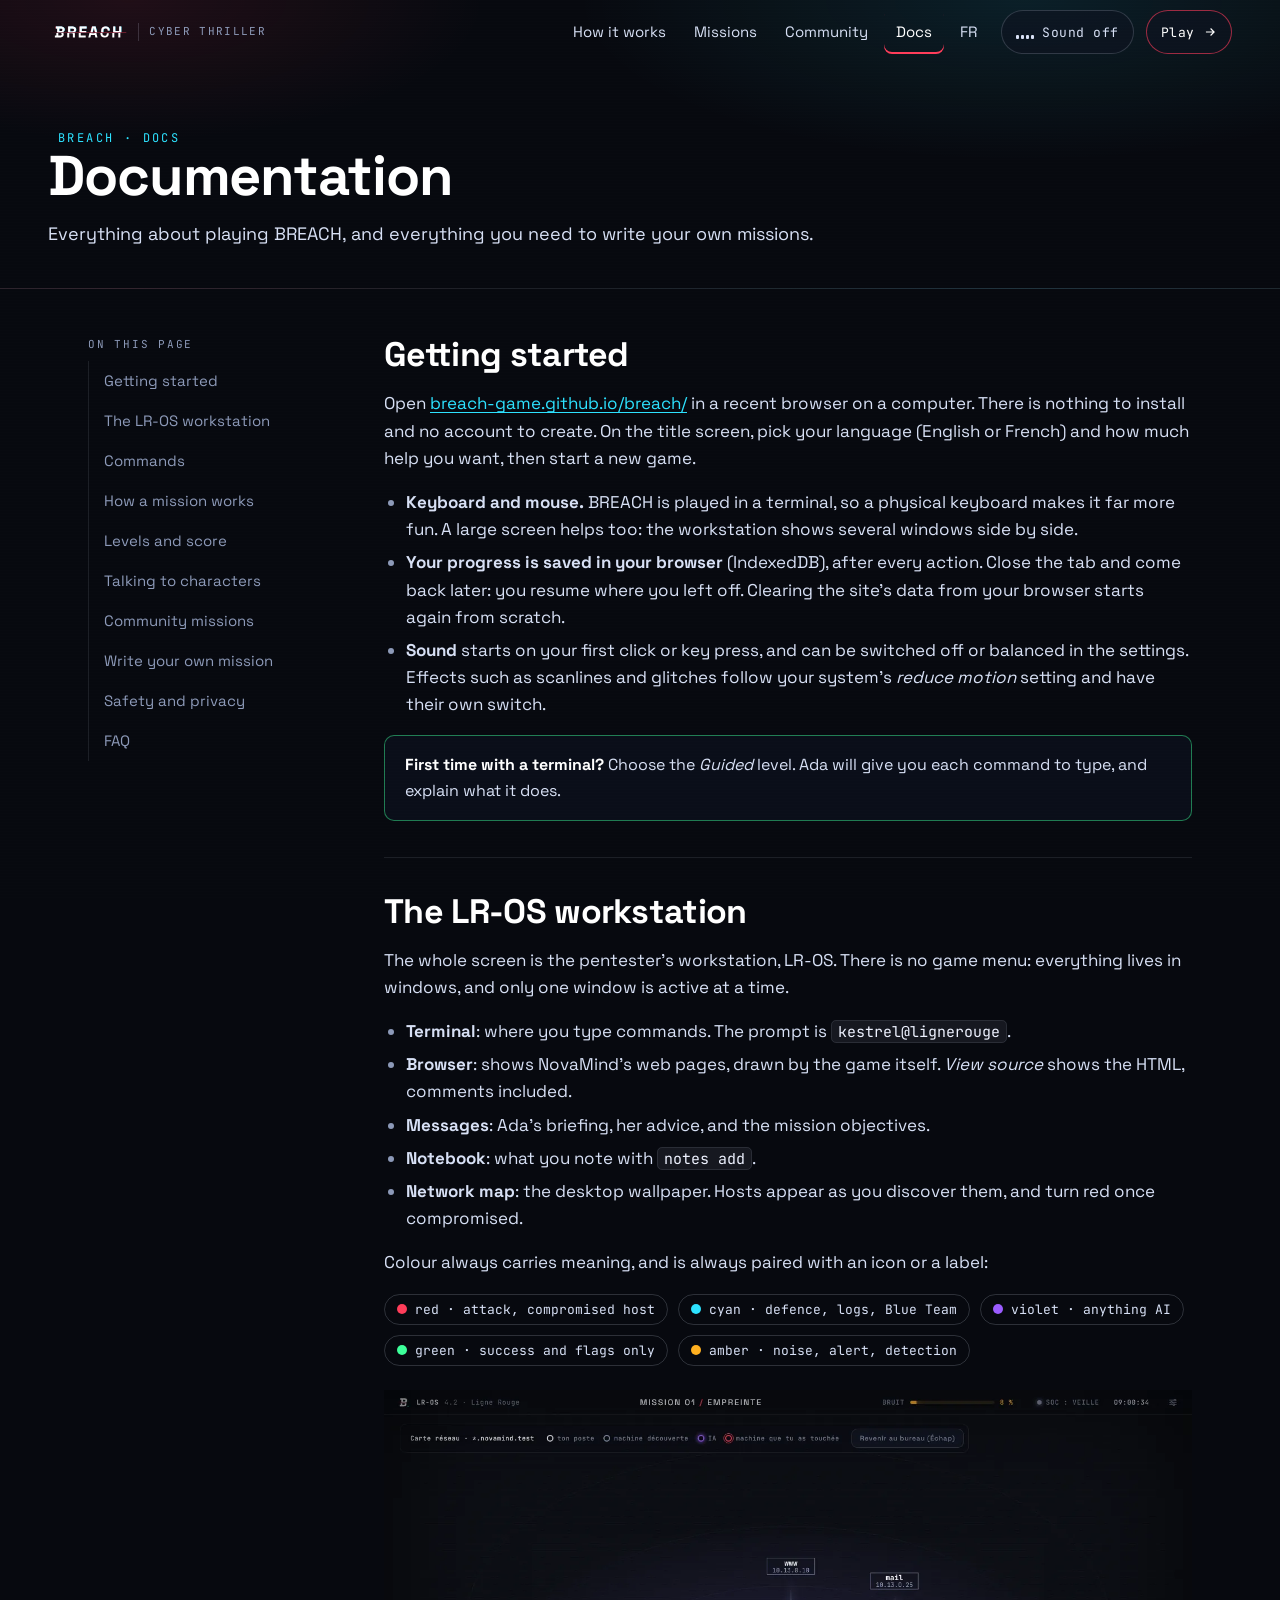
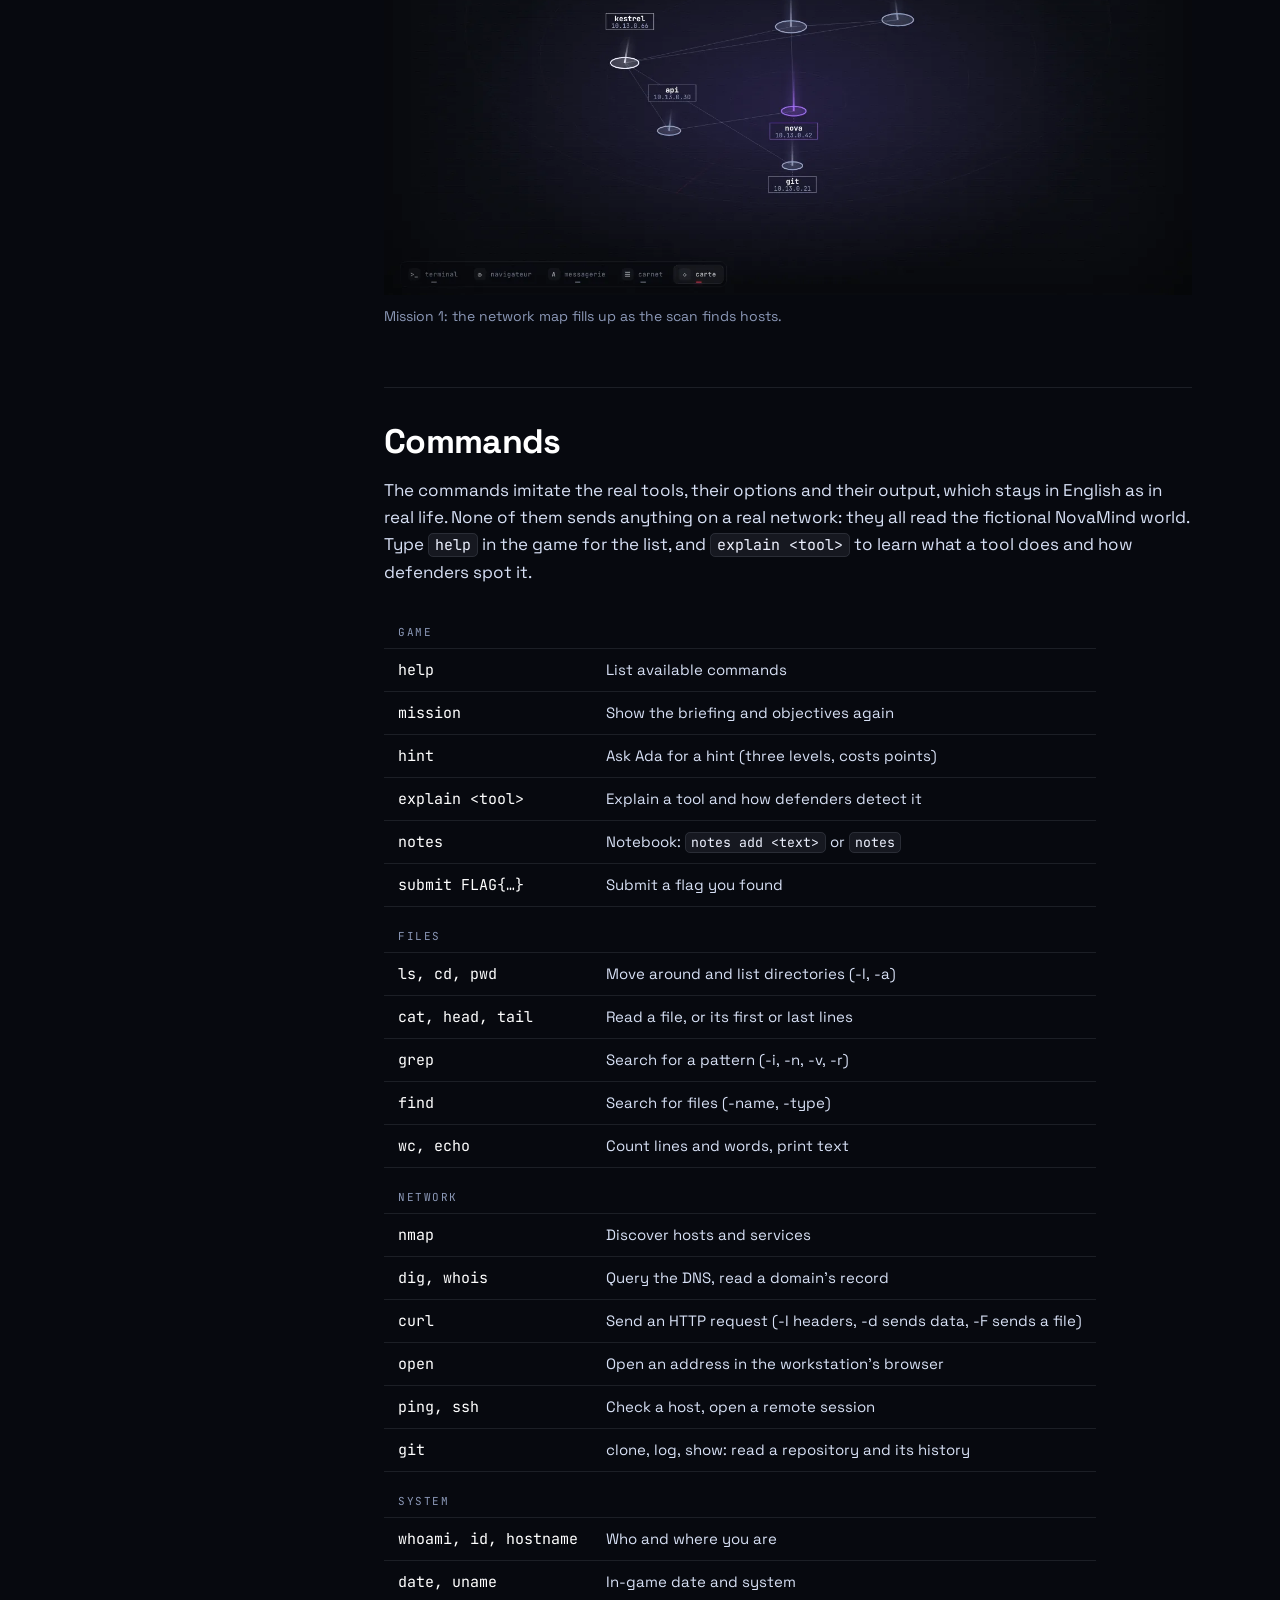
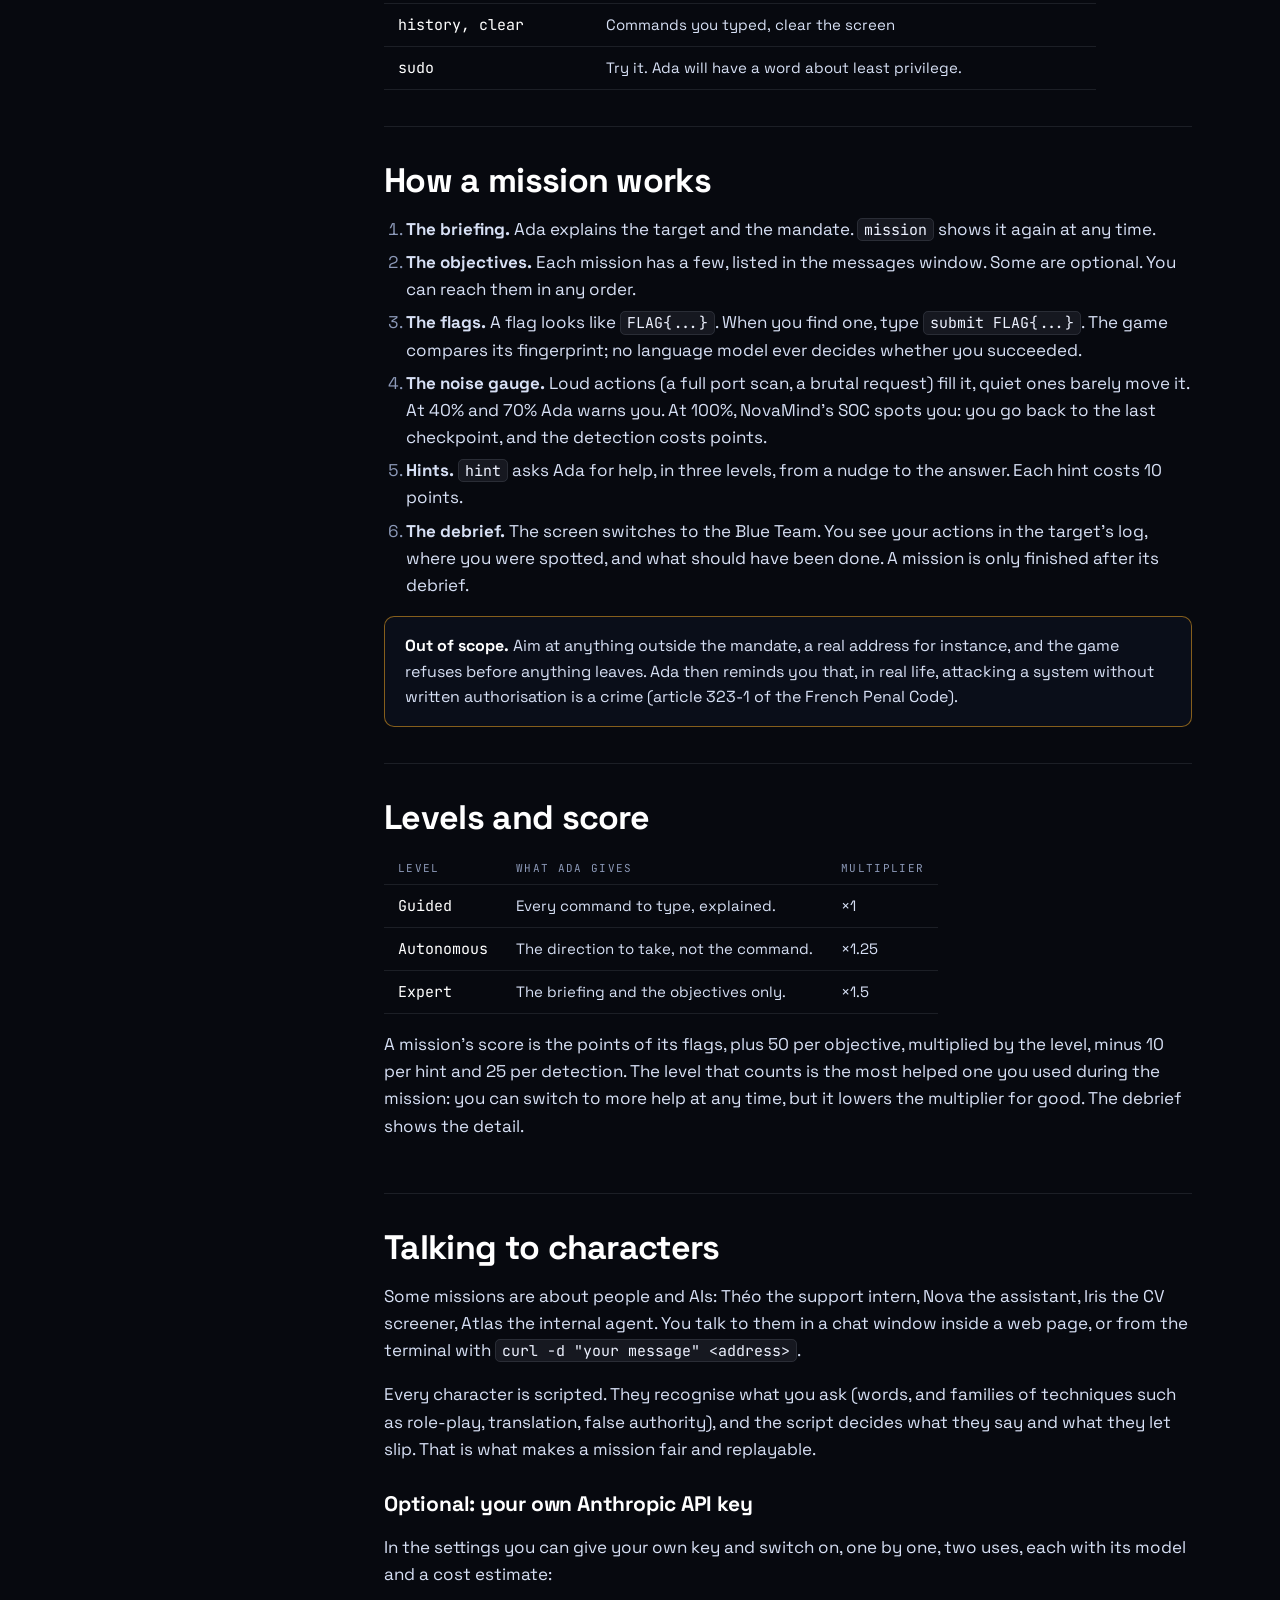
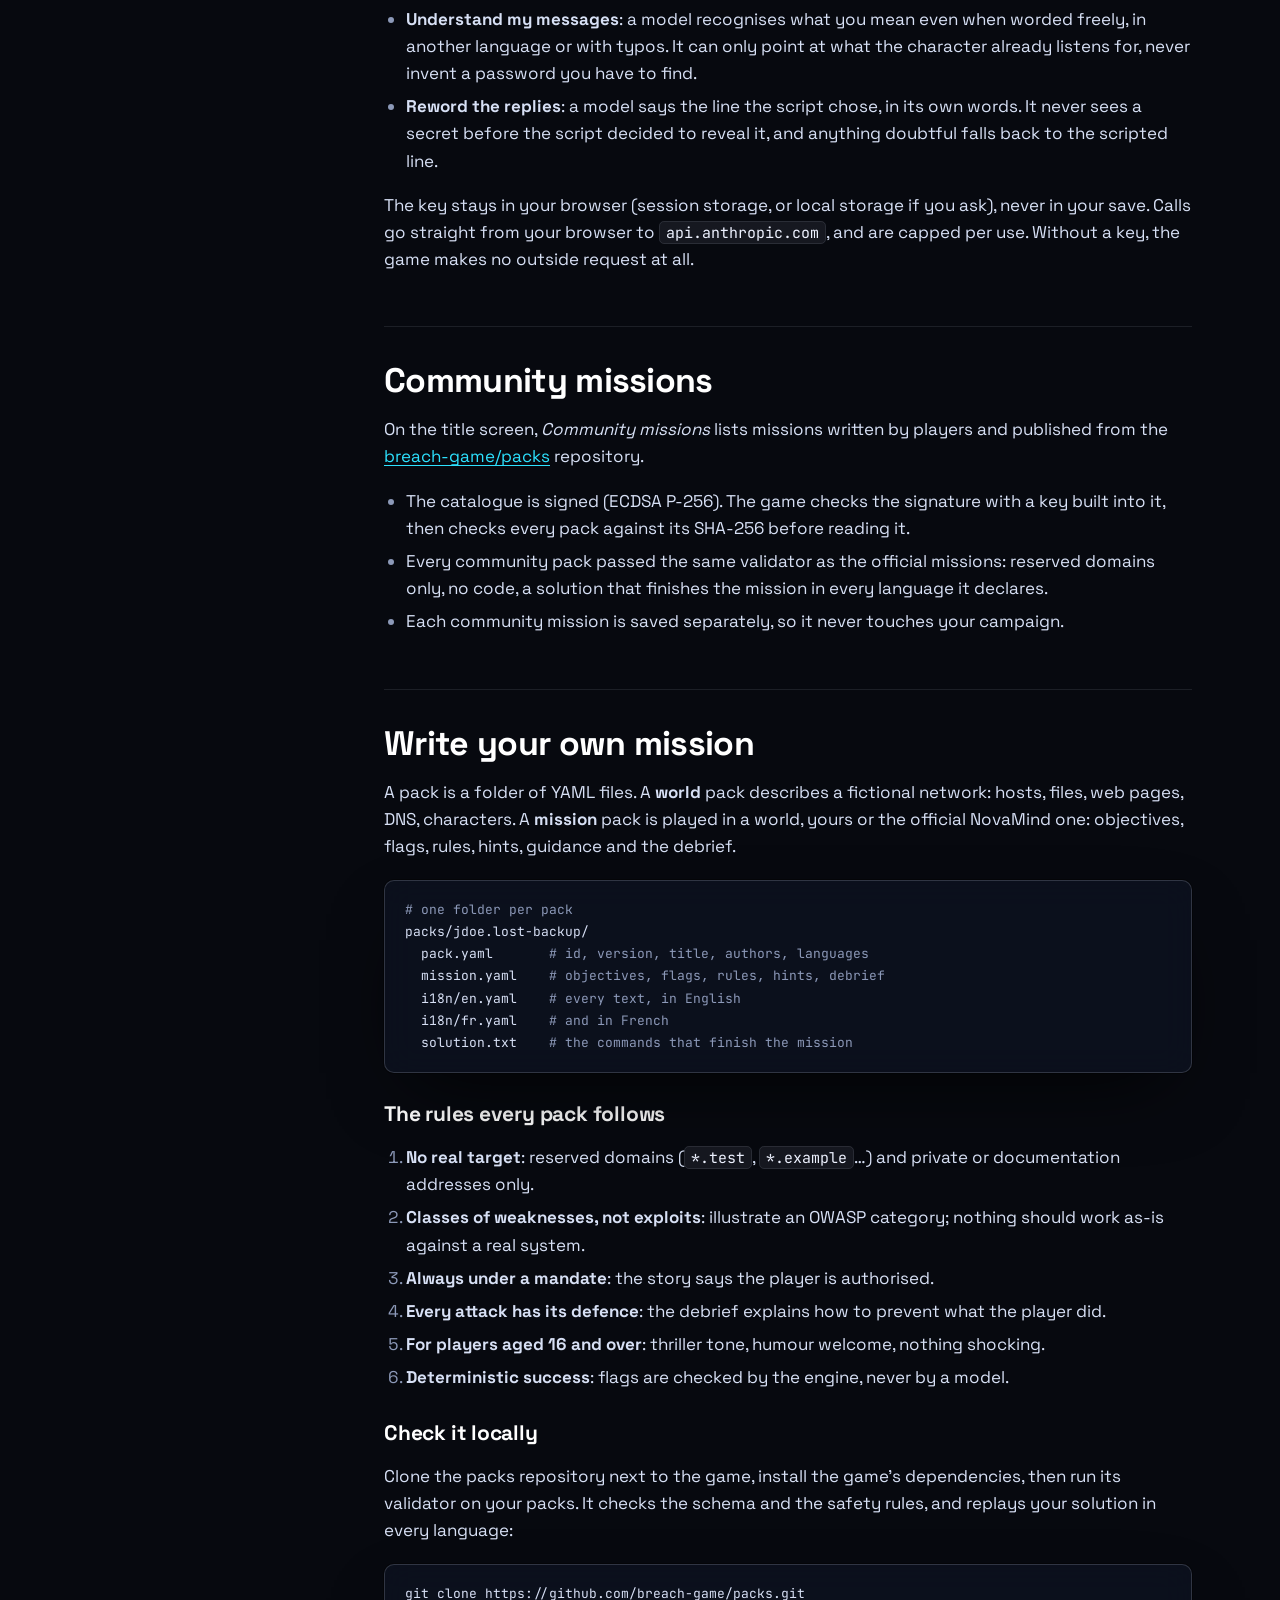
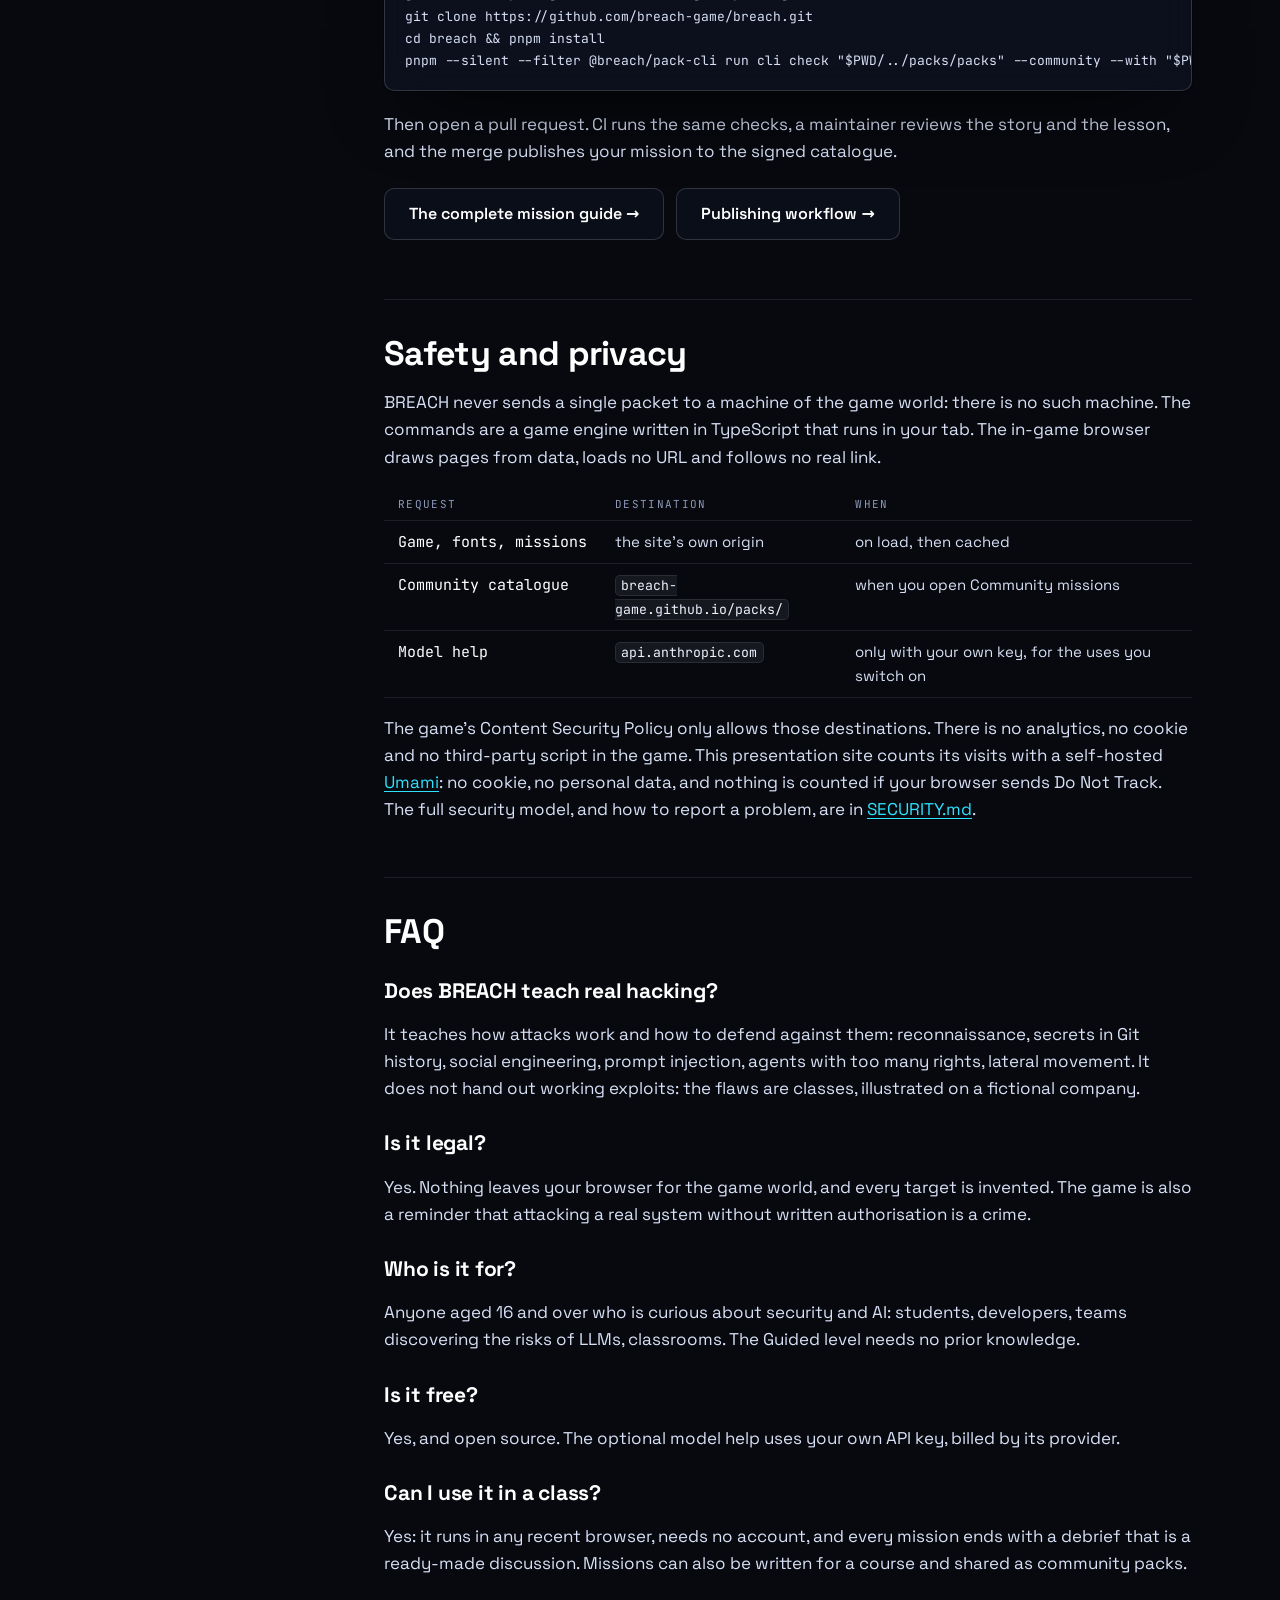
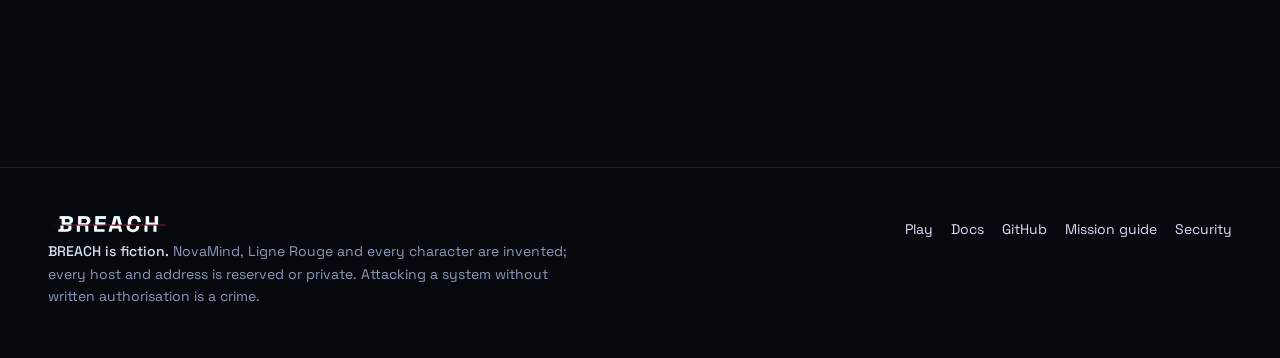
==== commit eecb7bd1: "Count site visits with self-hosted Umami Load Umami's tracker from umami.mornati.net on every page (" ====
--- a/docs/index.html
+++ b/docs/index.html
@@ -3,7 +3,7 @@
 <head>
 <meta charset="utf-8">
 <meta name="viewport" content="width=device-width, initial-scale=1, viewport-fit=cover">
-<meta http-equiv="Content-Security-Policy" content="default-src 'self'; script-src 'self'; style-src 'self'; img-src 'self'; font-src 'self'; connect-src 'self'; media-src 'none'; object-src 'none'; base-uri 'none'; form-action 'none'; require-trusted-types-for 'script'; trusted-types 'none'">
+<meta http-equiv="Content-Security-Policy" content="default-src 'self'; script-src 'self' https://umami.mornati.net; style-src 'self'; img-src 'self'; font-src 'self'; connect-src 'self' https://umami.mornati.net; media-src 'none'; object-src 'none'; base-uri 'none'; form-action 'none'; require-trusted-types-for 'script'; trusted-types 'none'">
 <meta name="referrer" content="no-referrer">
 <title>Documentation · BREACH</title>
 <meta name="description" content="How to play BREACH, every command, the scoring, the characters, privacy, and how to write your own mission.">
@@ -30,6 +30,7 @@
 <meta property="og:locale" content="en_GB">
 <meta name="twitter:card" content="summary_large_image">
 <script type="module" src="/assets/js/main.js?v=1"></script>
+<script defer src="https://umami.mornati.net/script.js" data-website-id="UMAMI_WEBSITE_ID" data-domains="breach-game.github.io" data-do-not-track="true"></script>
 </head>
 <body>
 <a class="skip" href="#main">Skip to content</a>
@@ -58,7 +59,7 @@
   <button class="tool" type="button" data-sound data-on="Sound on" data-off="Sound off" aria-pressed="false" title="Play the soundtrack, generated live in your browser">
     <span class="eq" aria-hidden="true"><i></i><i></i><i></i><i></i></span><span class="lbl hide-sm">Sound off</span><span class="sr-only">Play the soundtrack, generated live in your browser</span>
   </button>
-  <a class="tool cta-mini hide-sm" href="https://breach-game.github.io/breach/">Play <svg width="14" height="14" aria-hidden="true"><use href="#i-arrow"/></svg></a>
+  <a class="tool cta-mini hide-sm" href="https://breach-game.github.io/breach/" data-umami-event="play" data-umami-event-from="header">Play <svg width="14" height="14" aria-hidden="true"><use href="#i-arrow"/></svg></a>
   <button class="tool menu-btn" type="button" aria-controls="nav" aria-expanded="false" aria-label="Menu"><svg width="18" height="18" aria-hidden="true"><use href="#i-menu"/></svg></button>
 </header>
 <main id="main">
@@ -176,7 +177,7 @@
     <tr><td>Model help</td><td><code>api.anthropic.com</code></td><td>only with your own key, for the uses you switch on</td></tr>
   </tbody>
 </table>
-<p>The game’s Content Security Policy only allows those destinations. There is no analytics, no cookie and no third-party script, on the game or on this site. The full security model, and how to report a problem, are in <a href="https://github.com/breach-game/breach/blob/main/SECURITY.md">SECURITY.md</a>.</p></section>
+<p>The game’s Content Security Policy only allows those destinations. There is no analytics, no cookie and no third-party script in the game. This presentation site counts its visits with a self-hosted <a href="https://umami.is/">Umami</a>: no cookie, no personal data, and nothing is counted if your browser sends Do Not Track. The full security model, and how to report a problem, are in <a href="https://github.com/breach-game/breach/blob/main/SECURITY.md">SECURITY.md</a>.</p></section>
     <section id="faq" aria-labelledby="faq-h"><h2 id="faq-h">FAQ</h2>
 <h3>Does BREACH teach real hacking?</h3>
 <p>It teaches how attacks work and how to defend against them: reconnaissance, secrets in Git history, social engineering, prompt injection, agents with too many rights, lateral movement. It does not hand out working exploits: the flaws are classes, illustrated on a fictional company.</p>
@@ -198,7 +199,7 @@
       <p class="legal"><b>BREACH is fiction.</b> NovaMind, Ligne Rouge and every character are invented; every host and address is reserved or private. Attacking a system without written authorisation is a crime.</p>
     </div>
     <nav aria-label="Footer">
-      <a href="https://breach-game.github.io/breach/">Play</a>
+      <a href="https://breach-game.github.io/breach/" data-umami-event="play" data-umami-event-from="footer">Play</a>
       <a href="/docs/">Docs</a>
       <a href="https://github.com/breach-game">GitHub</a>
       <a href="https://github.com/breach-game/packs/blob/main/CONTRIBUTING.md">Mission guide</a>
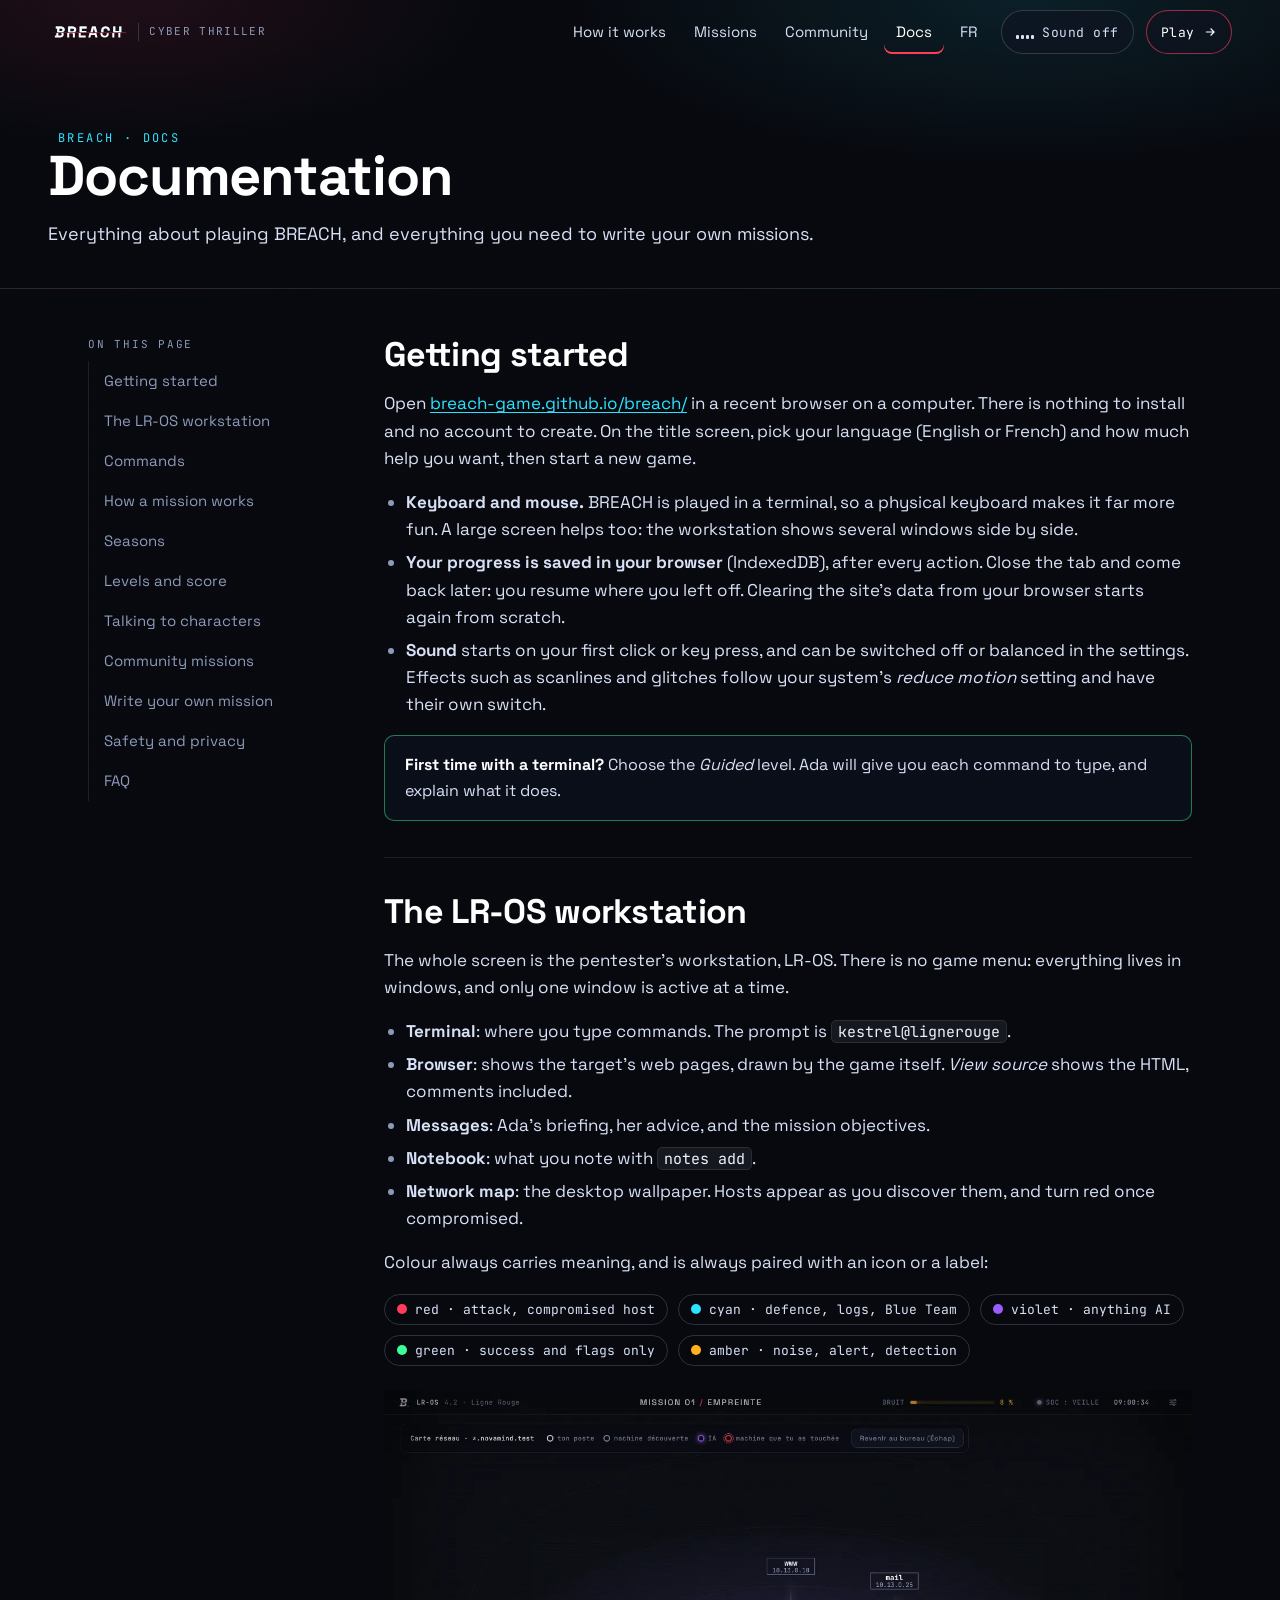
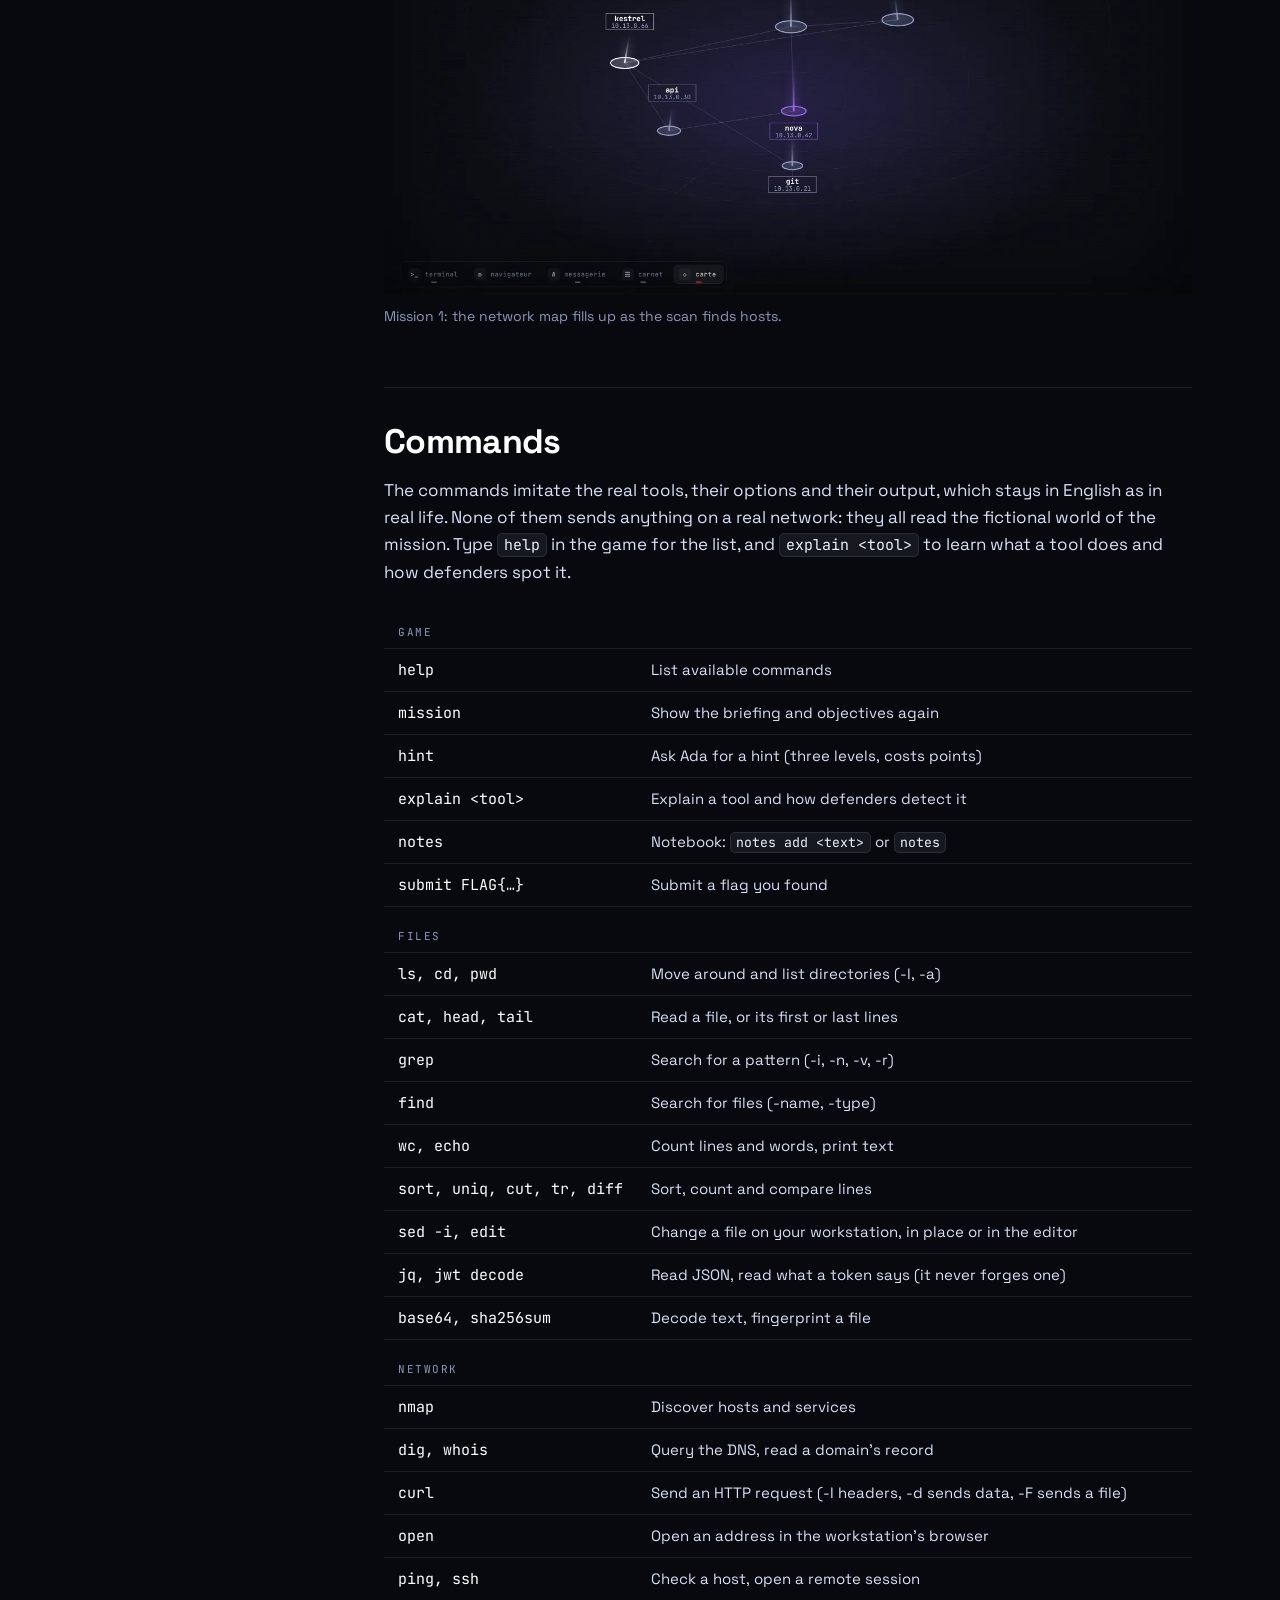
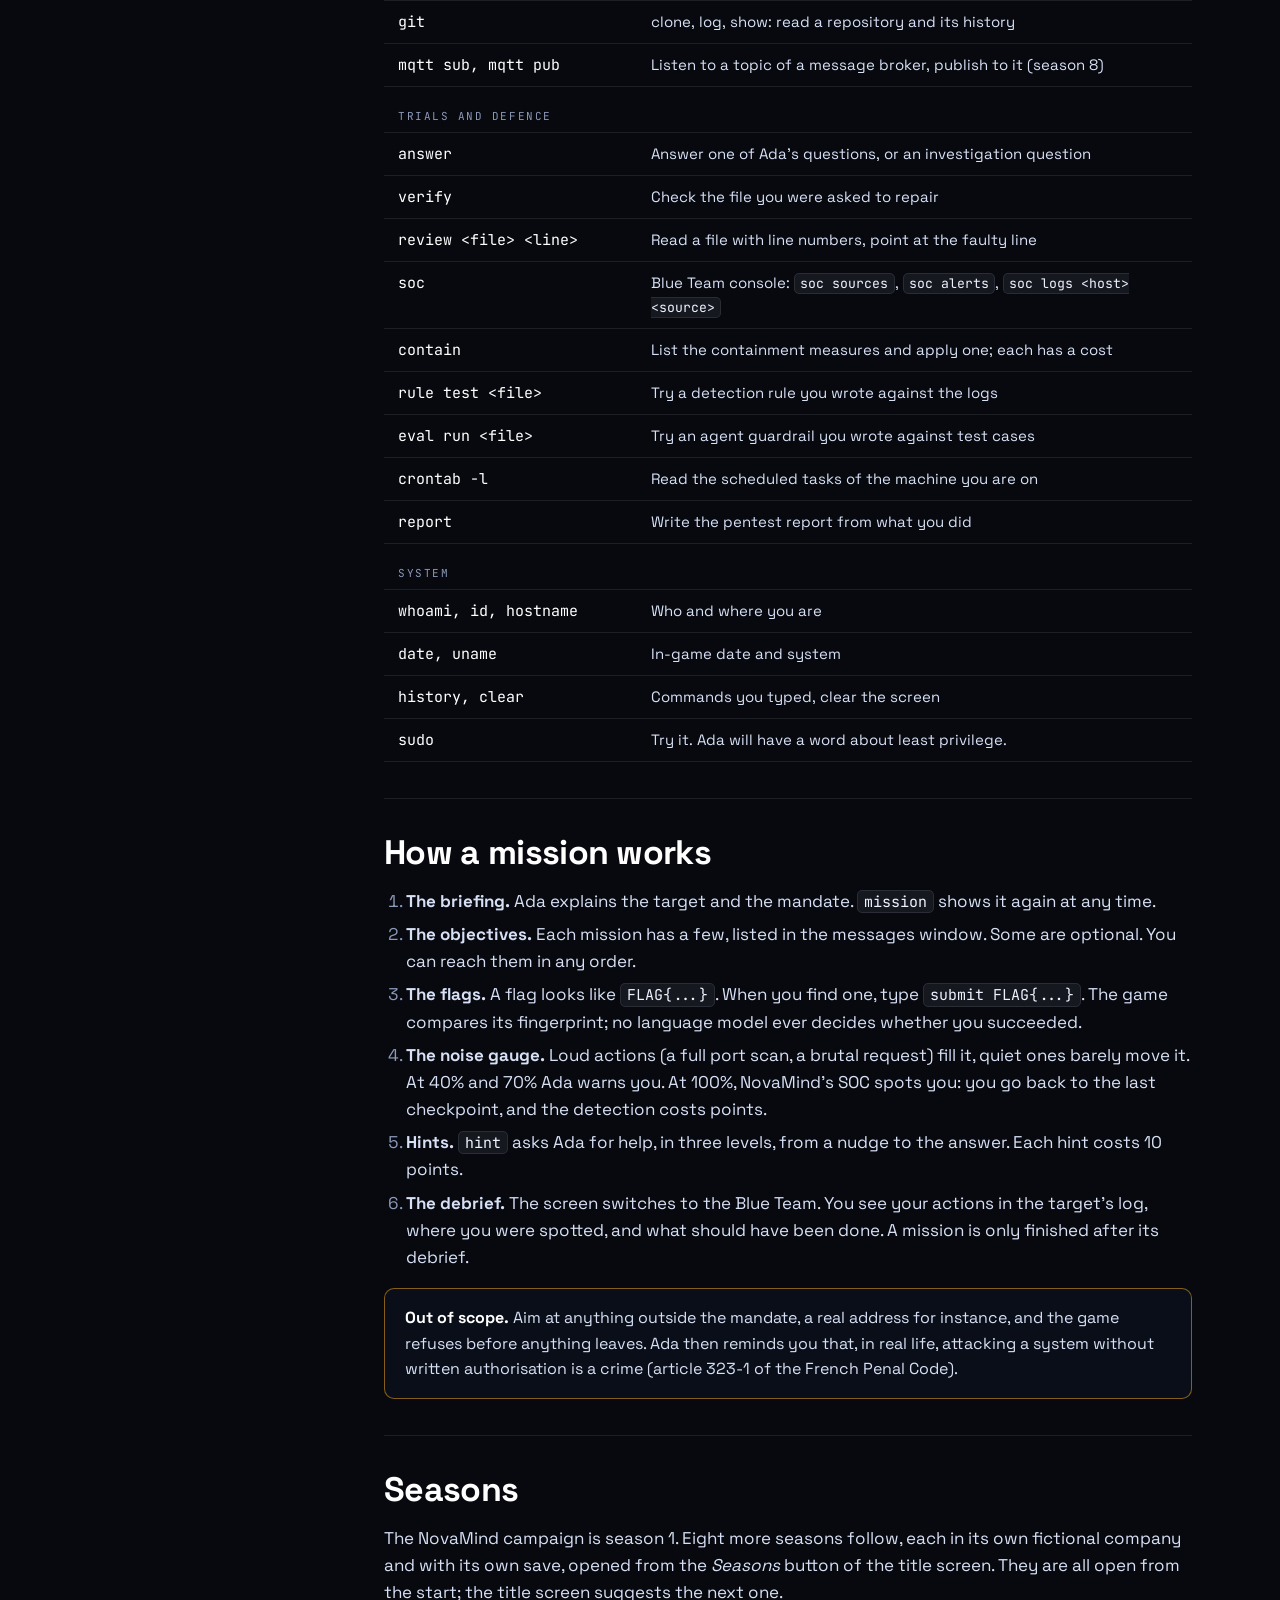
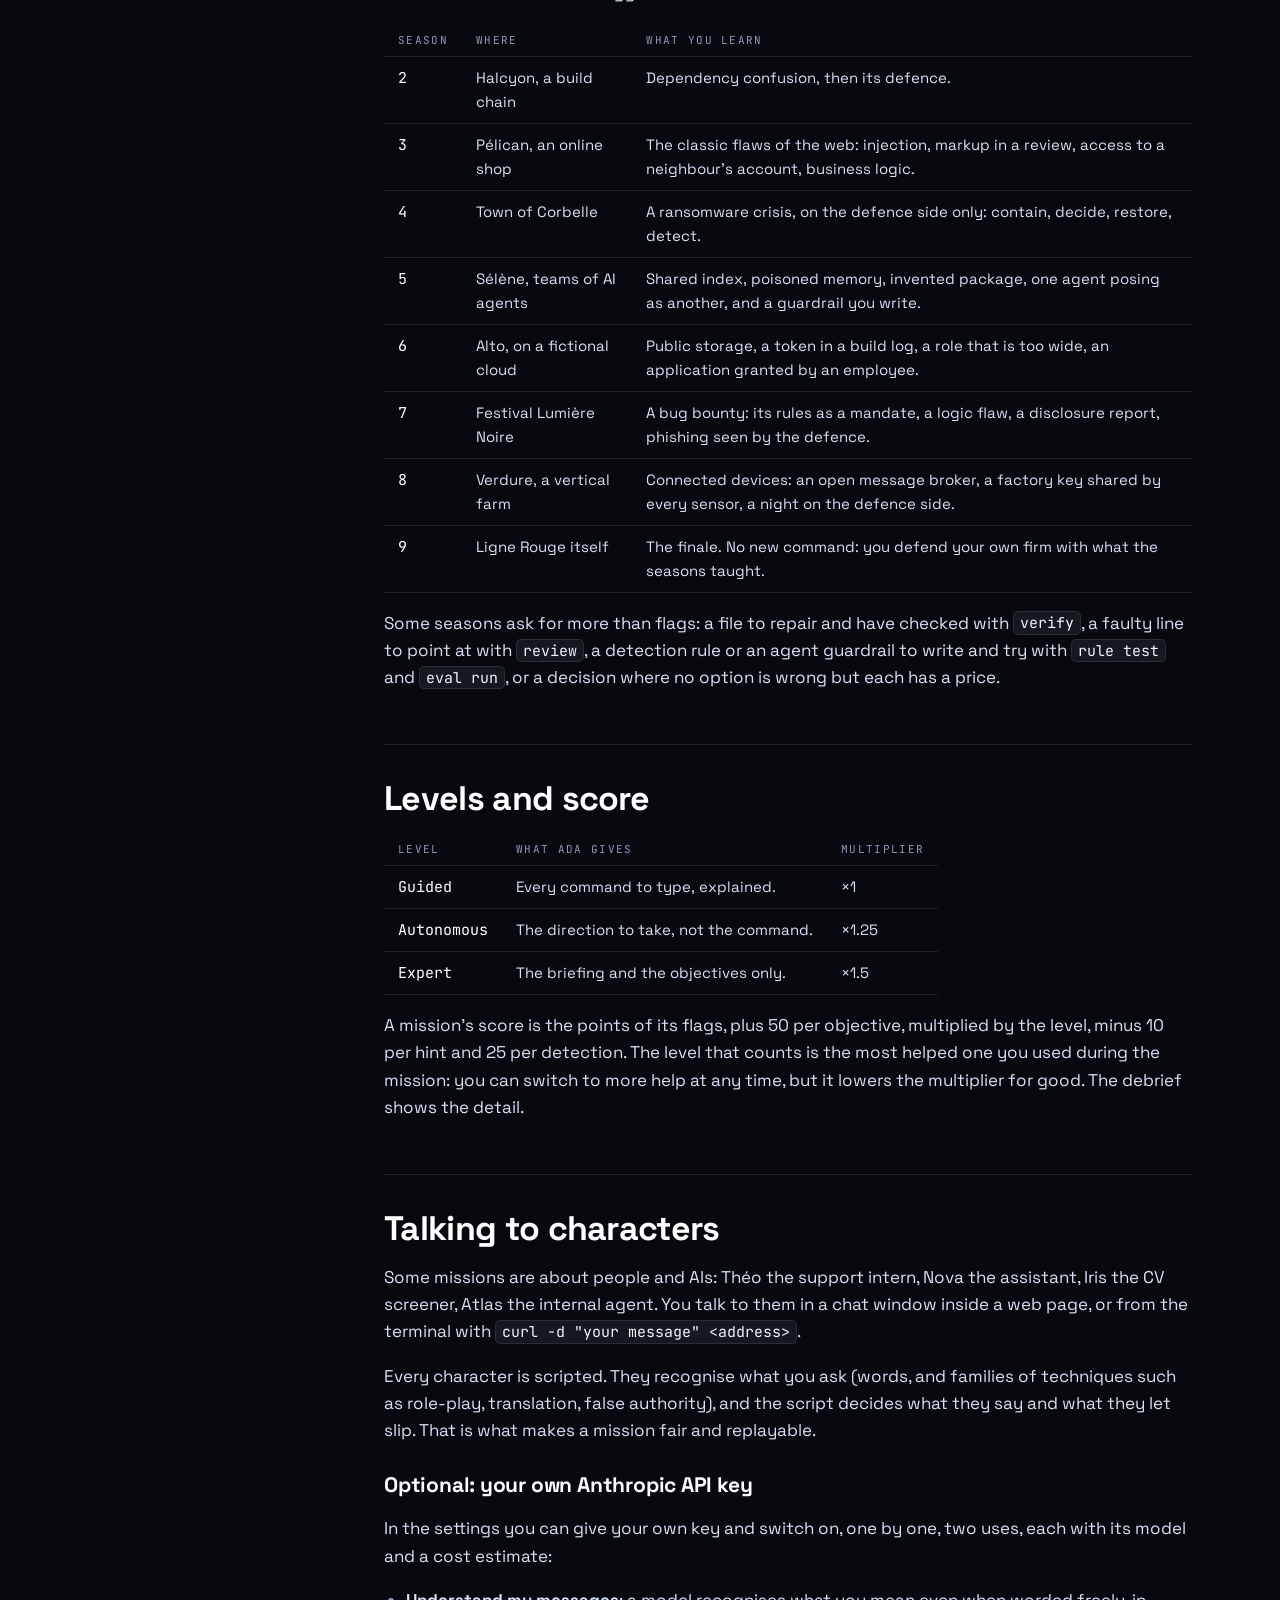
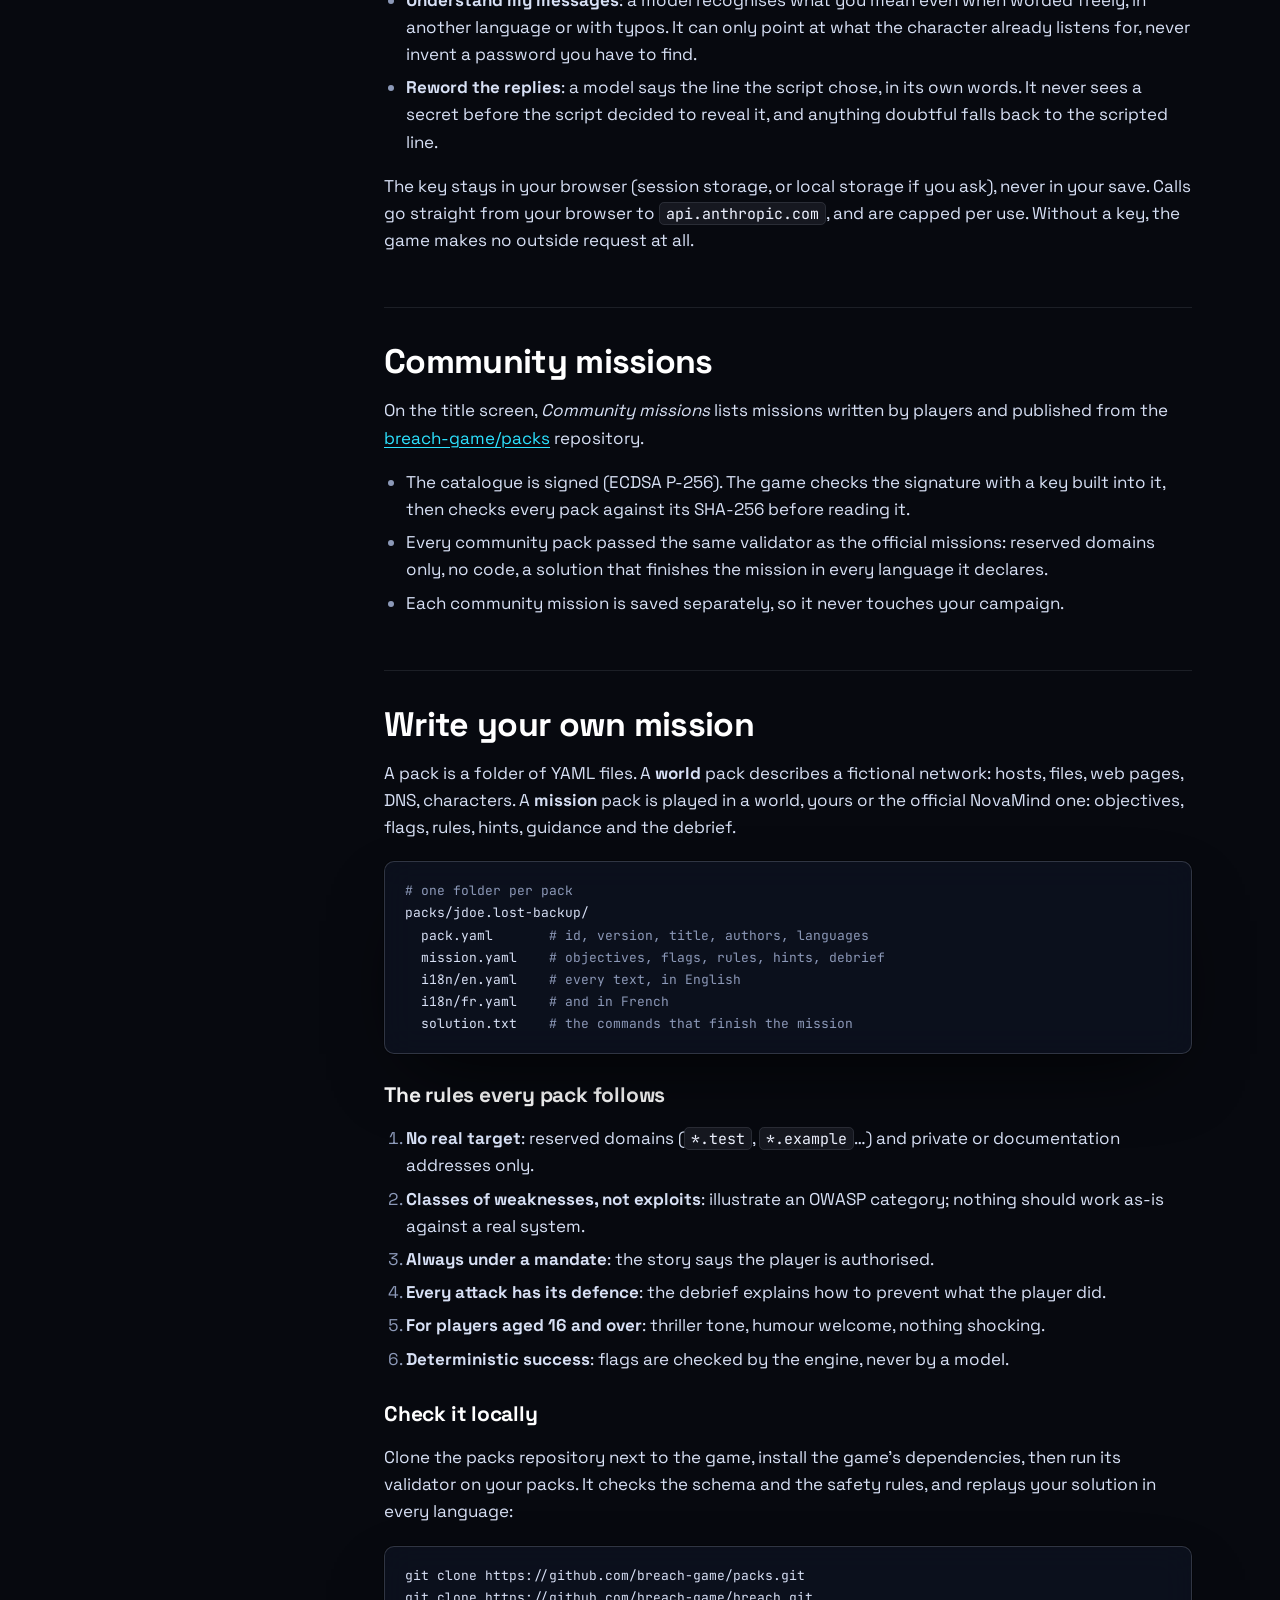
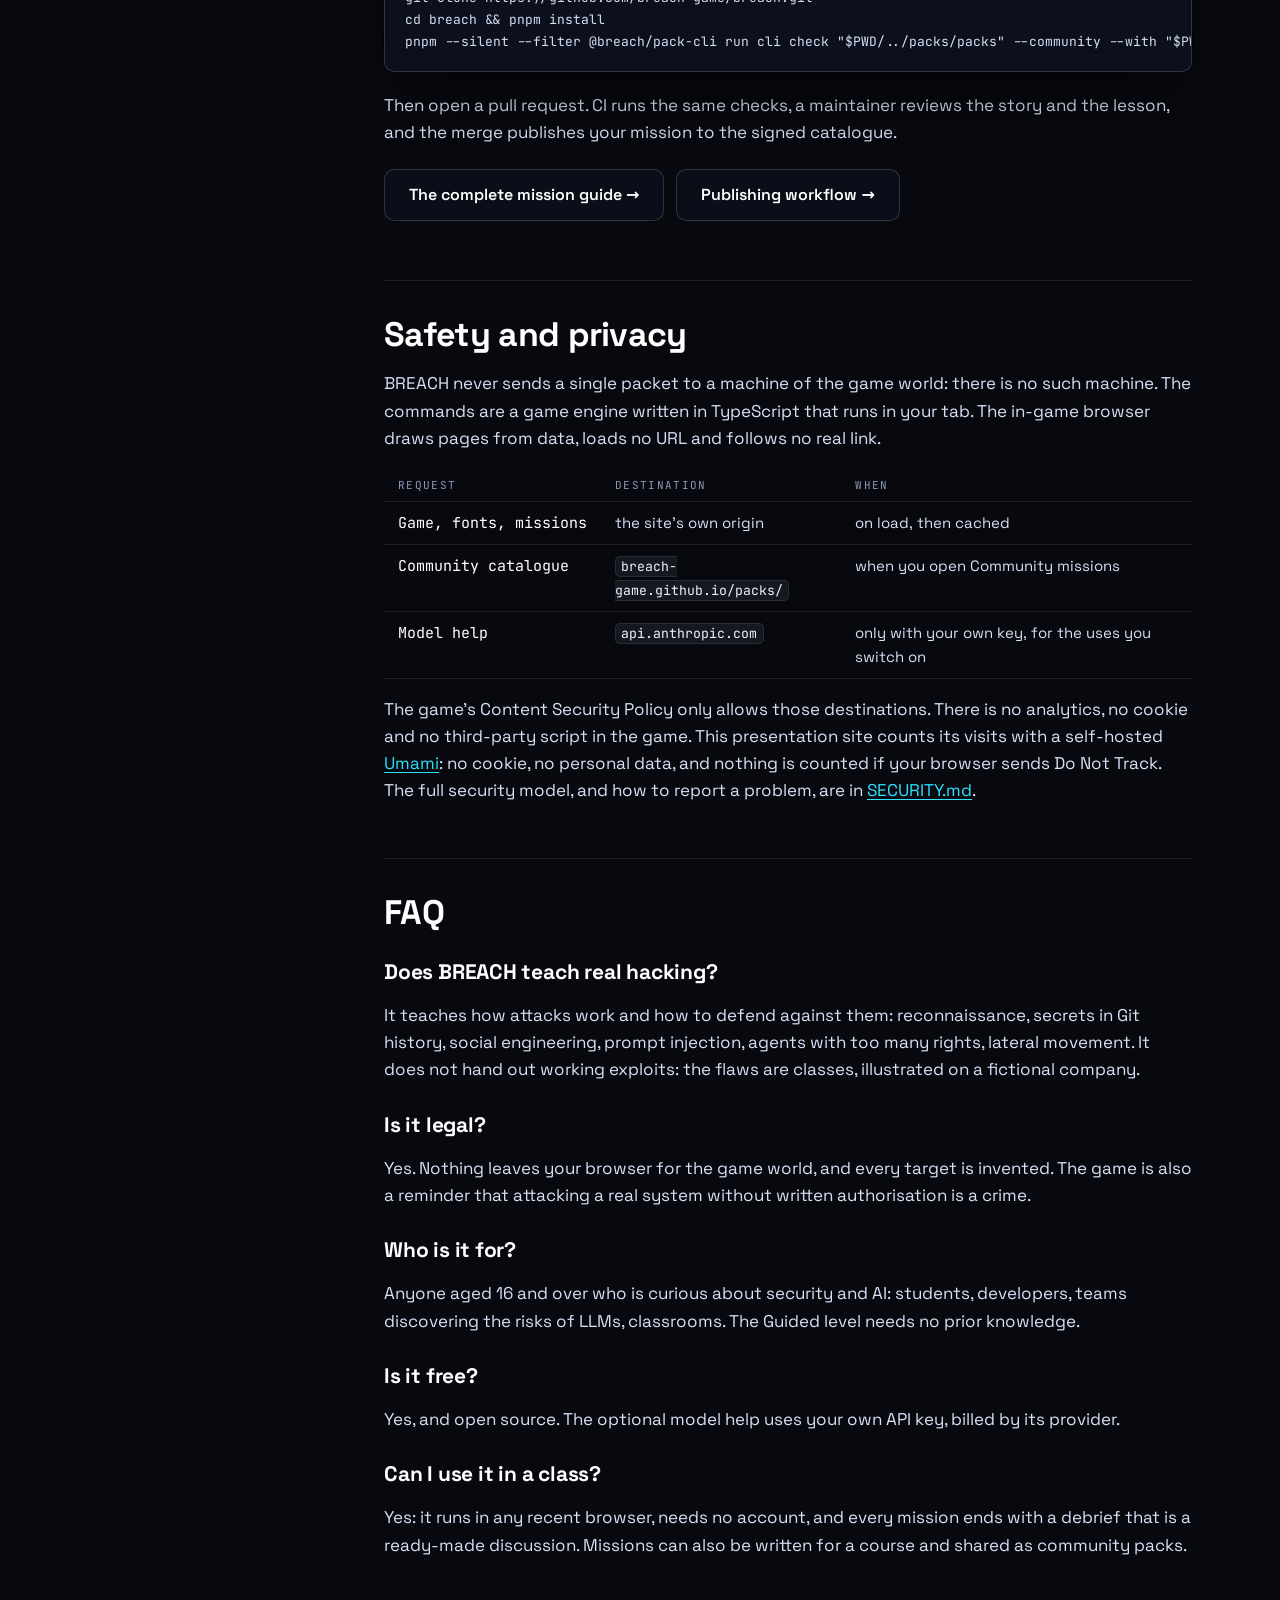
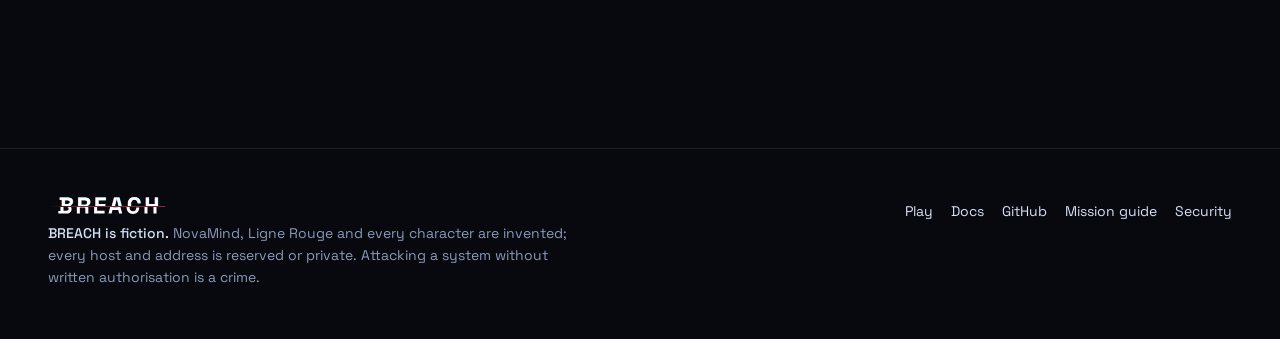
==== commit bf451a12: "Present seasons 3 to 9 and the newer commands The landing pages list each season after season 2, the" ====
--- a/docs/index.html
+++ b/docs/index.html
@@ -30,7 +30,7 @@
 <meta property="og:locale" content="en_GB">
 <meta name="twitter:card" content="summary_large_image">
 <script type="module" src="/assets/js/main.js?v=1"></script>
-<script defer src="https://umami.mornati.net/script.js" data-website-id="UMAMI_WEBSITE_ID" data-domains="breach-game.github.io" data-do-not-track="true"></script>
+<script defer src="https://umami.mornati.net/script.js" data-website-id="4da1fc30-0ef6-4e21-9b99-3891034af923" data-domains="breach-game.github.io" data-do-not-track="true"></script>
 </head>
 <body>
 <a class="skip" href="#main">Skip to content</a>
@@ -73,7 +73,7 @@
 <div class="doc">
   <nav class="toc" aria-label="On this page">
     <p>On this page</p>
-    <ol><li><a href="#start">Getting started</a></li><li><a href="#desk">The LR-OS workstation</a></li><li><a href="#commands">Commands</a></li><li><a href="#missions">How a mission works</a></li><li><a href="#levels">Levels and score</a></li><li><a href="#characters">Talking to characters</a></li><li><a href="#community-play">Community missions</a></li><li><a href="#create">Write your own mission</a></li><li><a href="#privacy">Safety and privacy</a></li><li><a href="#faq">FAQ</a></li></ol>
+    <ol><li><a href="#start">Getting started</a></li><li><a href="#desk">The LR-OS workstation</a></li><li><a href="#commands">Commands</a></li><li><a href="#missions">How a mission works</a></li><li><a href="#seasons">Seasons</a></li><li><a href="#levels">Levels and score</a></li><li><a href="#characters">Talking to characters</a></li><li><a href="#community-play">Community missions</a></li><li><a href="#create">Write your own mission</a></li><li><a href="#privacy">Safety and privacy</a></li><li><a href="#faq">FAQ</a></li></ol>
   </nav>
   <div class="prose">
     <section id="start" aria-labelledby="start-h"><h2 id="start-h">Getting started</h2>
@@ -88,7 +88,7 @@
 <p>The whole screen is the pentester’s workstation, LR-OS. There is no game menu: everything lives in windows, and only one window is active at a time.</p>
 <ul>
   <li><b>Terminal</b>: where you type commands. The prompt is <code>kestrel@lignerouge</code>.</li>
-  <li><b>Browser</b>: shows NovaMind’s web pages, drawn by the game itself. <i>View source</i> shows the HTML, comments included.</li>
+  <li><b>Browser</b>: shows the target’s web pages, drawn by the game itself. <i>View source</i> shows the HTML, comments included.</li>
   <li><b>Messages</b>: Ada’s briefing, her advice, and the mission objectives.</li>
   <li><b>Notebook</b>: what you note with <code>notes add</code>.</li>
   <li><b>Network map</b>: the desktop wallpaper. Hosts appear as you discover them, and turn red once compromised.</li>
@@ -103,7 +103,7 @@
 </ul>
 <figure><img src="/assets/img/shots/recon-map-1600.webp" alt="The LR-OS desktop with the terminal, the messages and the network map." width="1600" height="1000" loading="lazy"><figcaption>Mission 1: the network map fills up as the scan finds hosts.</figcaption></figure></section>
     <section id="commands" aria-labelledby="commands-h"><h2 id="commands-h">Commands</h2>
-<p>The commands imitate the real tools, their options and their output, which stays in English as in real life. None of them sends anything on a real network: they all read the fictional NovaMind world. Type <code>help</code> in the game for the list, and <code>explain &lt;tool&gt;</code> to learn what a tool does and how defenders spot it.</p><table class="cmds"><tbody><tr class="group"><td colspan="2">Game</td></tr><tr><td>help</td><td>List available commands</td></tr><tr><td>mission</td><td>Show the briefing and objectives again</td></tr><tr><td>hint</td><td>Ask Ada for a hint (three levels, costs points)</td></tr><tr><td>explain &lt;tool&gt;</td><td>Explain a tool and how defenders detect it</td></tr><tr><td>notes</td><td>Notebook: <code>notes add &lt;text&gt;</code> or <code>notes</code></td></tr><tr><td>submit FLAG{…}</td><td>Submit a flag you found</td></tr><tr class="group"><td colspan="2">Files</td></tr><tr><td>ls, cd, pwd</td><td>Move around and list directories (-l, -a)</td></tr><tr><td>cat, head, tail</td><td>Read a file, or its first or last lines</td></tr><tr><td>grep</td><td>Search for a pattern (-i, -n, -v, -r)</td></tr><tr><td>find</td><td>Search for files (-name, -type)</td></tr><tr><td>wc, echo</td><td>Count lines and words, print text</td></tr><tr class="group"><td colspan="2">Network</td></tr><tr><td>nmap</td><td>Discover hosts and services</td></tr><tr><td>dig, whois</td><td>Query the DNS, read a domain’s record</td></tr><tr><td>curl</td><td>Send an HTTP request (-I headers, -d sends data, -F sends a file)</td></tr><tr><td>open</td><td>Open an address in the workstation’s browser</td></tr><tr><td>ping, ssh</td><td>Check a host, open a remote session</td></tr><tr><td>git</td><td>clone, log, show: read a repository and its history</td></tr><tr class="group"><td colspan="2">System</td></tr><tr><td>whoami, id, hostname</td><td>Who and where you are</td></tr><tr><td>date, uname</td><td>In-game date and system</td></tr><tr><td>history, clear</td><td>Commands you typed, clear the screen</td></tr><tr><td>sudo</td><td>Try it. Ada will have a word about least privilege.</td></tr></tbody></table></section>
+<p>The commands imitate the real tools, their options and their output, which stays in English as in real life. None of them sends anything on a real network: they all read the fictional world of the mission. Type <code>help</code> in the game for the list, and <code>explain &lt;tool&gt;</code> to learn what a tool does and how defenders spot it.</p><table class="cmds"><tbody><tr class="group"><td colspan="2">Game</td></tr><tr><td>help</td><td>List available commands</td></tr><tr><td>mission</td><td>Show the briefing and objectives again</td></tr><tr><td>hint</td><td>Ask Ada for a hint (three levels, costs points)</td></tr><tr><td>explain &lt;tool&gt;</td><td>Explain a tool and how defenders detect it</td></tr><tr><td>notes</td><td>Notebook: <code>notes add &lt;text&gt;</code> or <code>notes</code></td></tr><tr><td>submit FLAG{…}</td><td>Submit a flag you found</td></tr><tr class="group"><td colspan="2">Files</td></tr><tr><td>ls, cd, pwd</td><td>Move around and list directories (-l, -a)</td></tr><tr><td>cat, head, tail</td><td>Read a file, or its first or last lines</td></tr><tr><td>grep</td><td>Search for a pattern (-i, -n, -v, -r)</td></tr><tr><td>find</td><td>Search for files (-name, -type)</td></tr><tr><td>wc, echo</td><td>Count lines and words, print text</td></tr><tr><td>sort, uniq, cut, tr, diff</td><td>Sort, count and compare lines</td></tr><tr><td>sed -i, edit</td><td>Change a file on your workstation, in place or in the editor</td></tr><tr><td>jq, jwt decode</td><td>Read JSON, read what a token says (it never forges one)</td></tr><tr><td>base64, sha256sum</td><td>Decode text, fingerprint a file</td></tr><tr class="group"><td colspan="2">Network</td></tr><tr><td>nmap</td><td>Discover hosts and services</td></tr><tr><td>dig, whois</td><td>Query the DNS, read a domain’s record</td></tr><tr><td>curl</td><td>Send an HTTP request (-I headers, -d sends data, -F sends a file)</td></tr><tr><td>open</td><td>Open an address in the workstation’s browser</td></tr><tr><td>ping, ssh</td><td>Check a host, open a remote session</td></tr><tr><td>git</td><td>clone, log, show: read a repository and its history</td></tr><tr><td>mqtt sub, mqtt pub</td><td>Listen to a topic of a message broker, publish to it (season 8)</td></tr><tr class="group"><td colspan="2">Trials and defence</td></tr><tr><td>answer</td><td>Answer one of Ada’s questions, or an investigation question</td></tr><tr><td>verify</td><td>Check the file you were asked to repair</td></tr><tr><td>review &lt;file&gt; &lt;line&gt;</td><td>Read a file with line numbers, point at the faulty line</td></tr><tr><td>soc</td><td>Blue Team console: <code>soc sources</code>, <code>soc alerts</code>, <code>soc logs &lt;host&gt; &lt;source&gt;</code></td></tr><tr><td>contain</td><td>List the containment measures and apply one; each has a cost</td></tr><tr><td>rule test &lt;file&gt;</td><td>Try a detection rule you wrote against the logs</td></tr><tr><td>eval run &lt;file&gt;</td><td>Try an agent guardrail you wrote against test cases</td></tr><tr><td>crontab -l</td><td>Read the scheduled tasks of the machine you are on</td></tr><tr><td>report</td><td>Write the pentest report from what you did</td></tr><tr class="group"><td colspan="2">System</td></tr><tr><td>whoami, id, hostname</td><td>Who and where you are</td></tr><tr><td>date, uname</td><td>In-game date and system</td></tr><tr><td>history, clear</td><td>Commands you typed, clear the screen</td></tr><tr><td>sudo</td><td>Try it. Ada will have a word about least privilege.</td></tr></tbody></table></section>
     <section id="missions" aria-labelledby="missions-h"><h2 id="missions-h">How a mission works</h2>
 <ol>
   <li><b>The briefing.</b> Ada explains the target and the mandate. <code>mission</code> shows it again at any time.</li>
@@ -114,6 +114,22 @@
   <li><b>The debrief.</b> The screen switches to the Blue Team. You see your actions in the target’s log, where you were spotted, and what should have been done. A mission is only finished after its debrief.</li>
 </ol>
 <div class="note amber"><b>Out of scope.</b> Aim at anything outside the mandate, a real address for instance, and the game refuses before anything leaves. Ada then reminds you that, in real life, attacking a system without written authorisation is a crime (article 323-1 of the French Penal Code).</div></section>
+    <section id="seasons" aria-labelledby="seasons-h"><h2 id="seasons-h">Seasons</h2>
+<p>The NovaMind campaign is season 1. Eight more seasons follow, each in its own fictional company and with its own save, opened from the <i>Seasons</i> button of the title screen. They are all open from the start; the title screen suggests the next one.</p>
+<table class="cmds">
+  <thead><tr><th>Season</th><th>Where</th><th>What you learn</th></tr></thead>
+  <tbody>
+    <tr><td>2</td><td>Halcyon, a build chain</td><td>Dependency confusion, then its defence.</td></tr>
+    <tr><td>3</td><td>Pélican, an online shop</td><td>The classic flaws of the web: injection, markup in a review, access to a neighbour’s account, business logic.</td></tr>
+    <tr><td>4</td><td>Town of Corbelle</td><td>A ransomware crisis, on the defence side only: contain, decide, restore, detect.</td></tr>
+    <tr><td>5</td><td>Sélène, teams of AI agents</td><td>Shared index, poisoned memory, invented package, one agent posing as another, and a guardrail you write.</td></tr>
+    <tr><td>6</td><td>Alto, on a fictional cloud</td><td>Public storage, a token in a build log, a role that is too wide, an application granted by an employee.</td></tr>
+    <tr><td>7</td><td>Festival Lumière Noire</td><td>A bug bounty: its rules as a mandate, a logic flaw, a disclosure report, phishing seen by the defence.</td></tr>
+    <tr><td>8</td><td>Verdure, a vertical farm</td><td>Connected devices: an open message broker, a factory key shared by every sensor, a night on the defence side.</td></tr>
+    <tr><td>9</td><td>Ligne Rouge itself</td><td>The finale. No new command: you defend your own firm with what the seasons taught.</td></tr>
+  </tbody>
+</table>
+<p>Some seasons ask for more than flags: a file to repair and have checked with <code>verify</code>, a faulty line to point at with <code>review</code>, a detection rule or an agent guardrail to write and try with <code>rule test</code> and <code>eval run</code>, or a decision where no option is wrong but each has a price.</p></section>
     <section id="levels" aria-labelledby="levels-h"><h2 id="levels-h">Levels and score</h2>
 <table class="cmds">
   <thead><tr><th>Level</th><th>What Ada gives</th><th>Multiplier</th></tr></thead>
--- a/assets/css/site.css
+++ b/assets/css/site.css
@@ -1853,3 +1853,9 @@
   .hero canvas { opacity: 0.4; }
   .cmds td:first-child { white-space: normal; }
 }
+
+/* What comes after the campaign: same rows as the campaign, under their own title. */
+.more-title {
+  margin: 56px 0 12px;
+  font-size: clamp(1.25rem, 2.2vw, 1.6rem);
+}
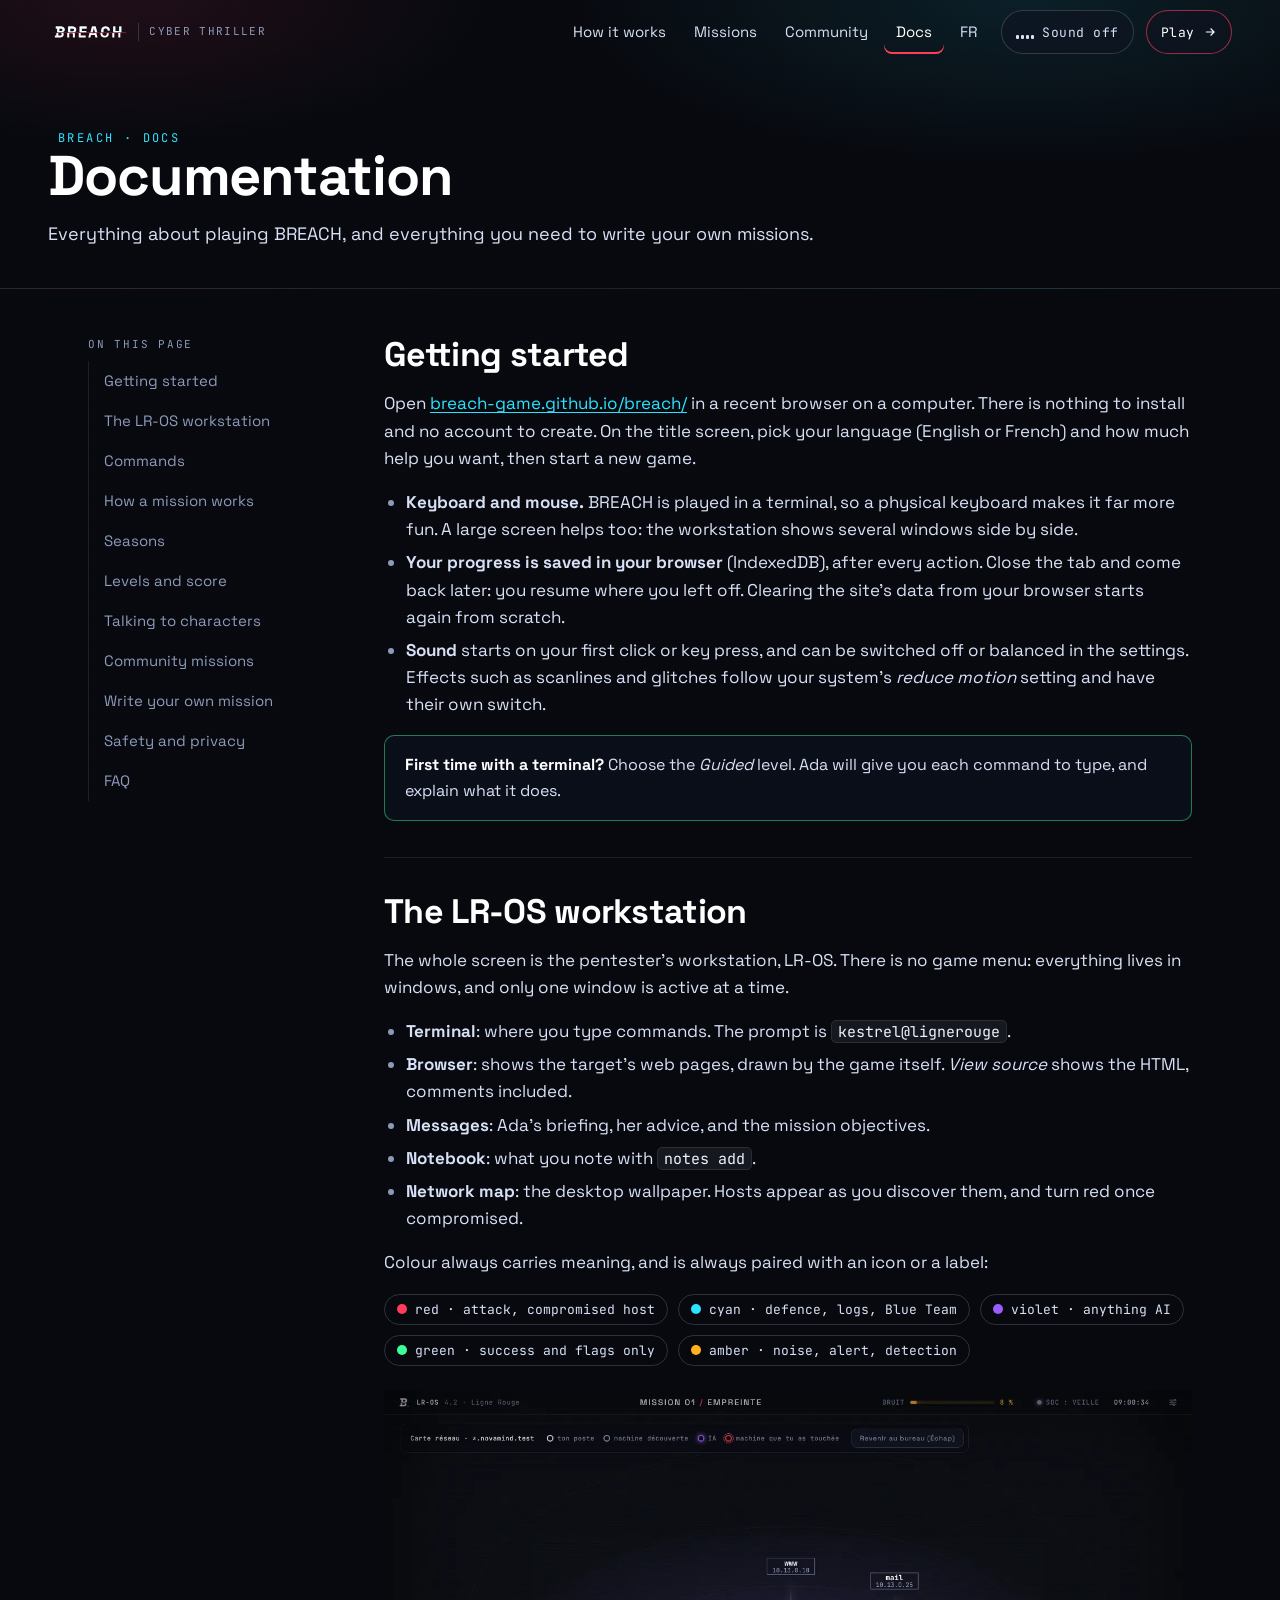
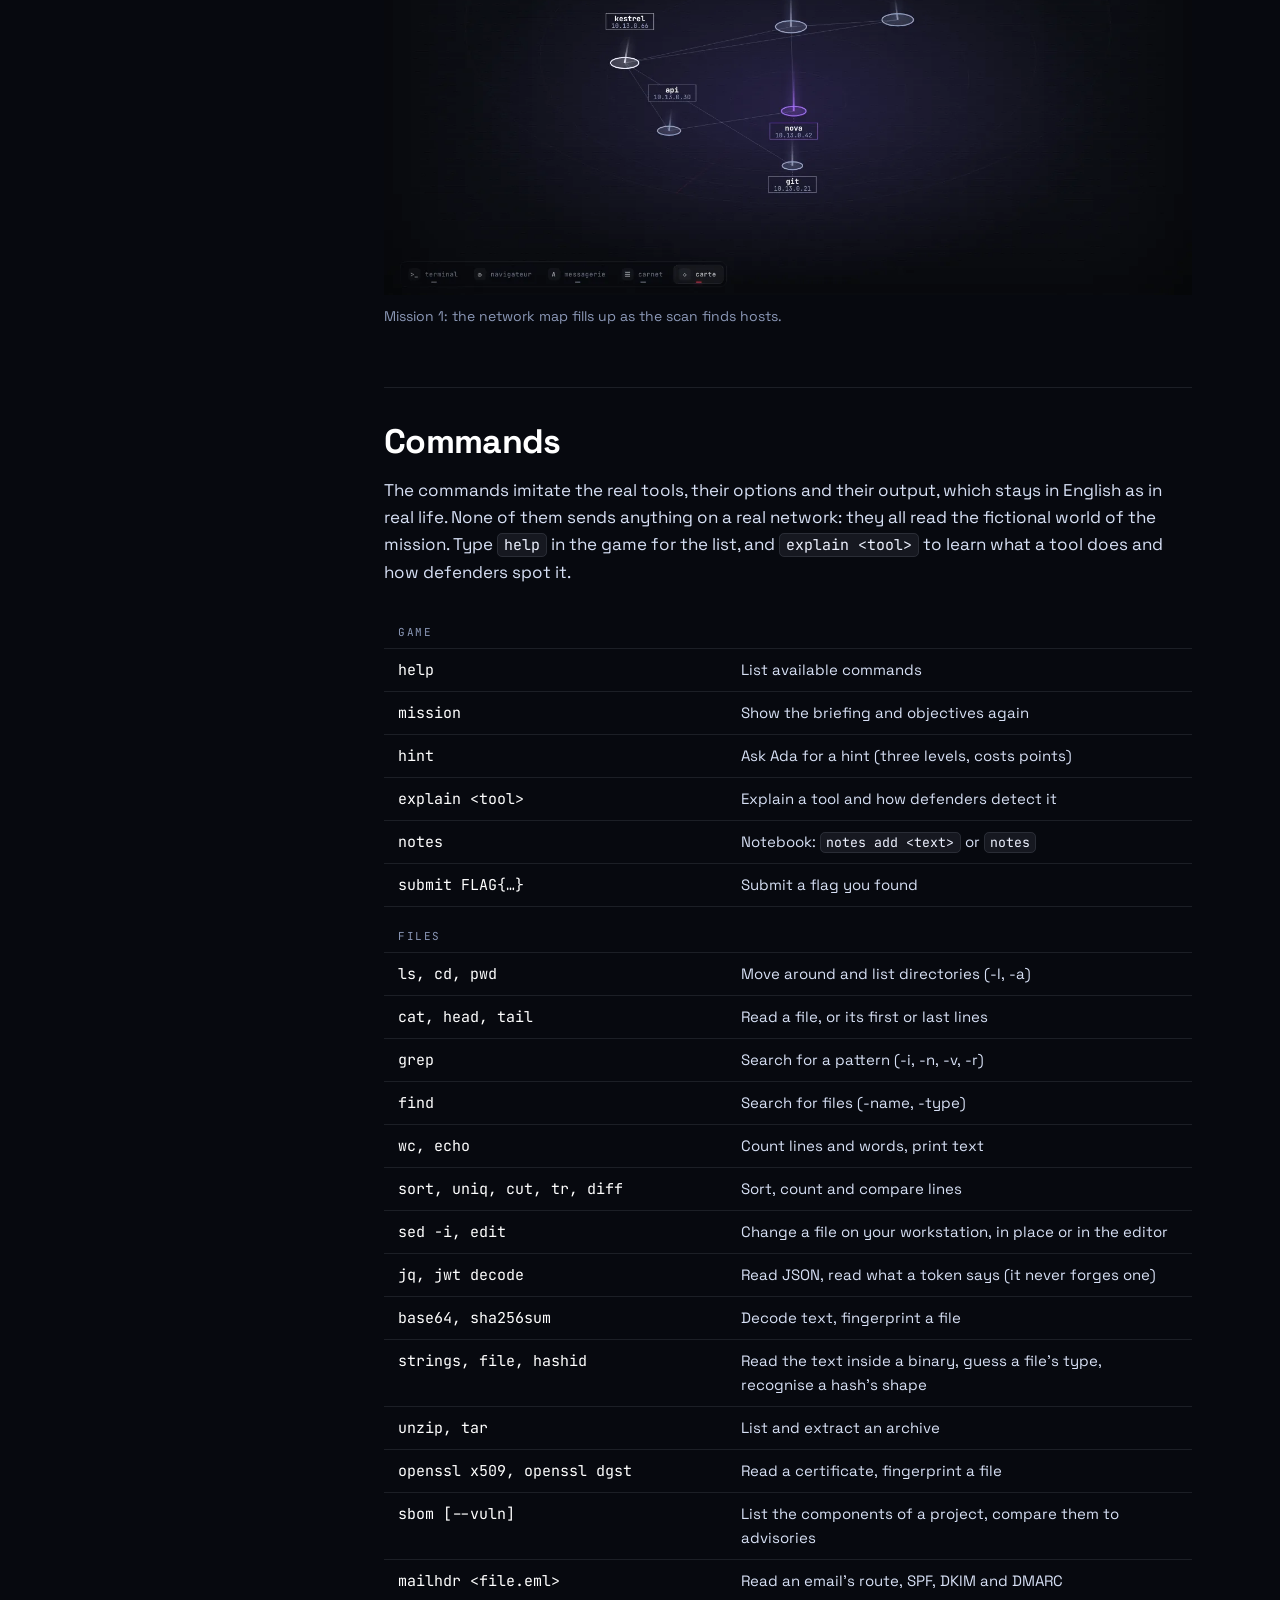
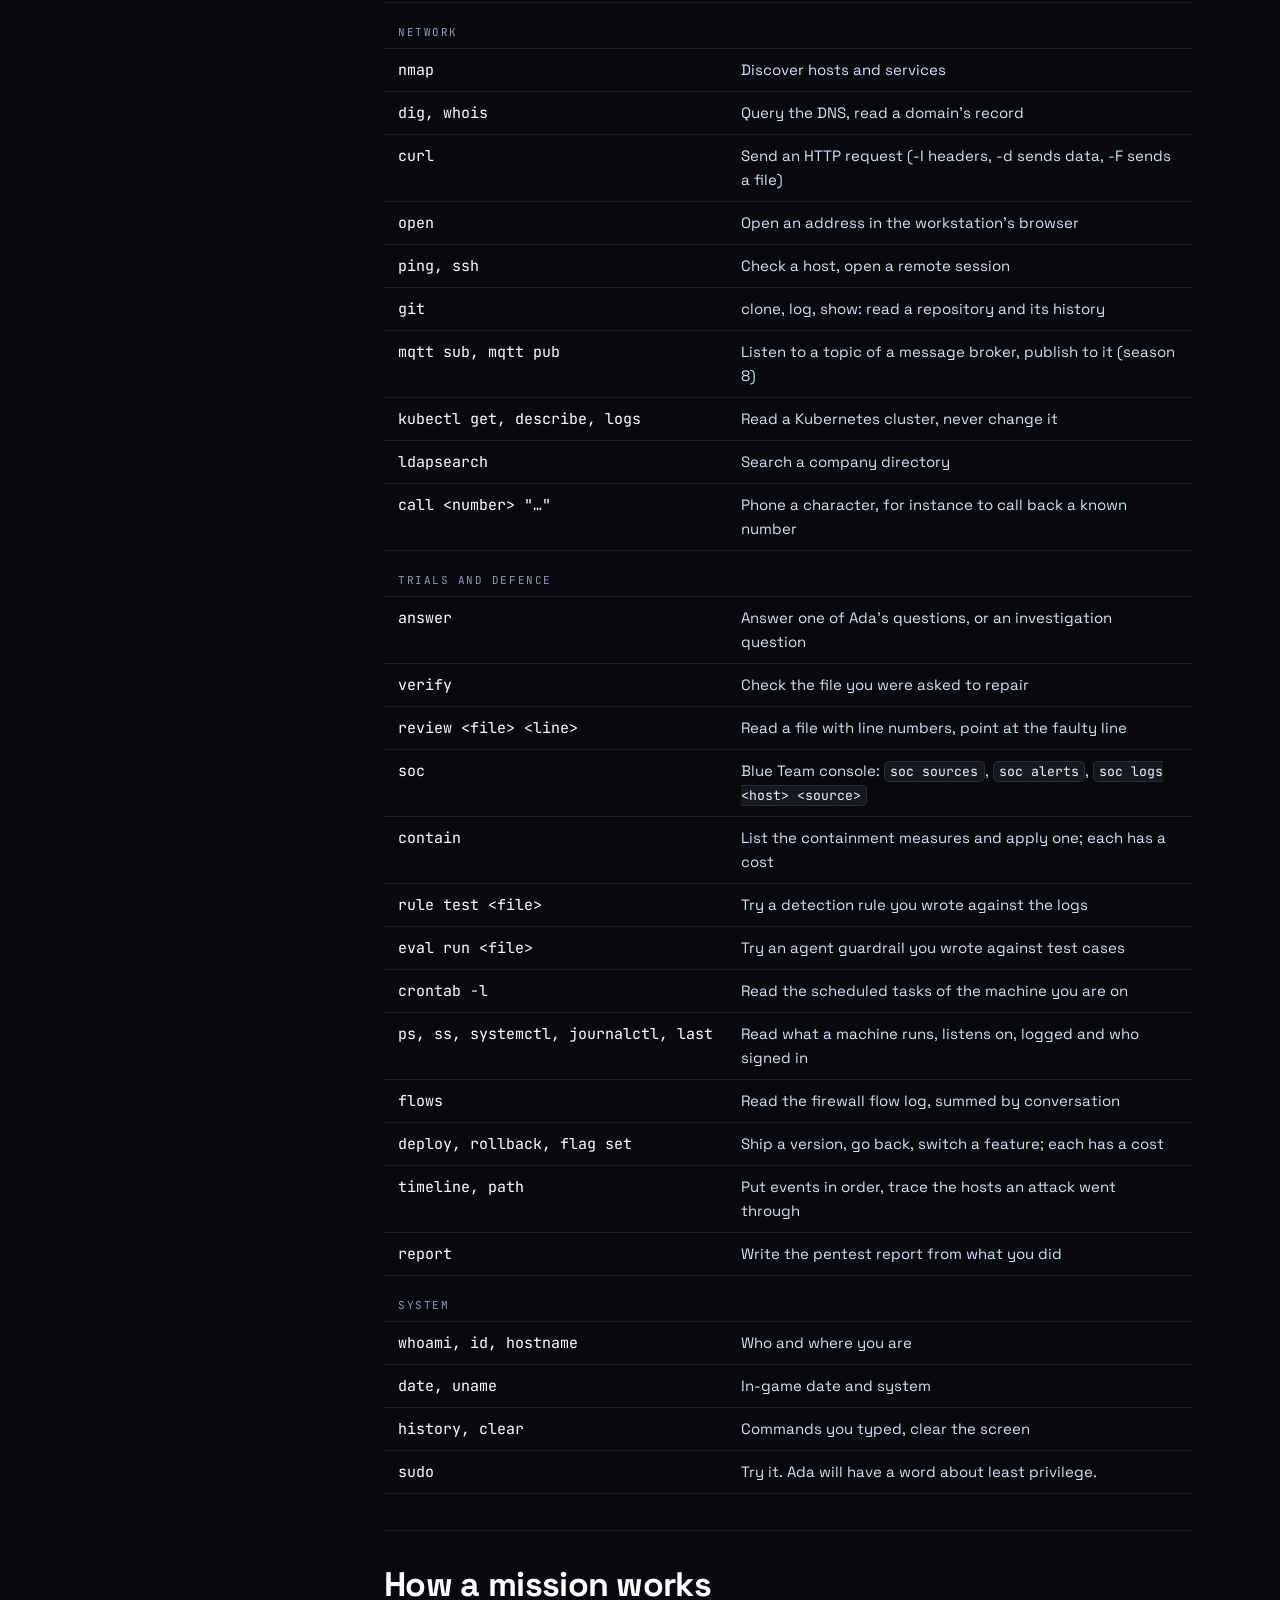
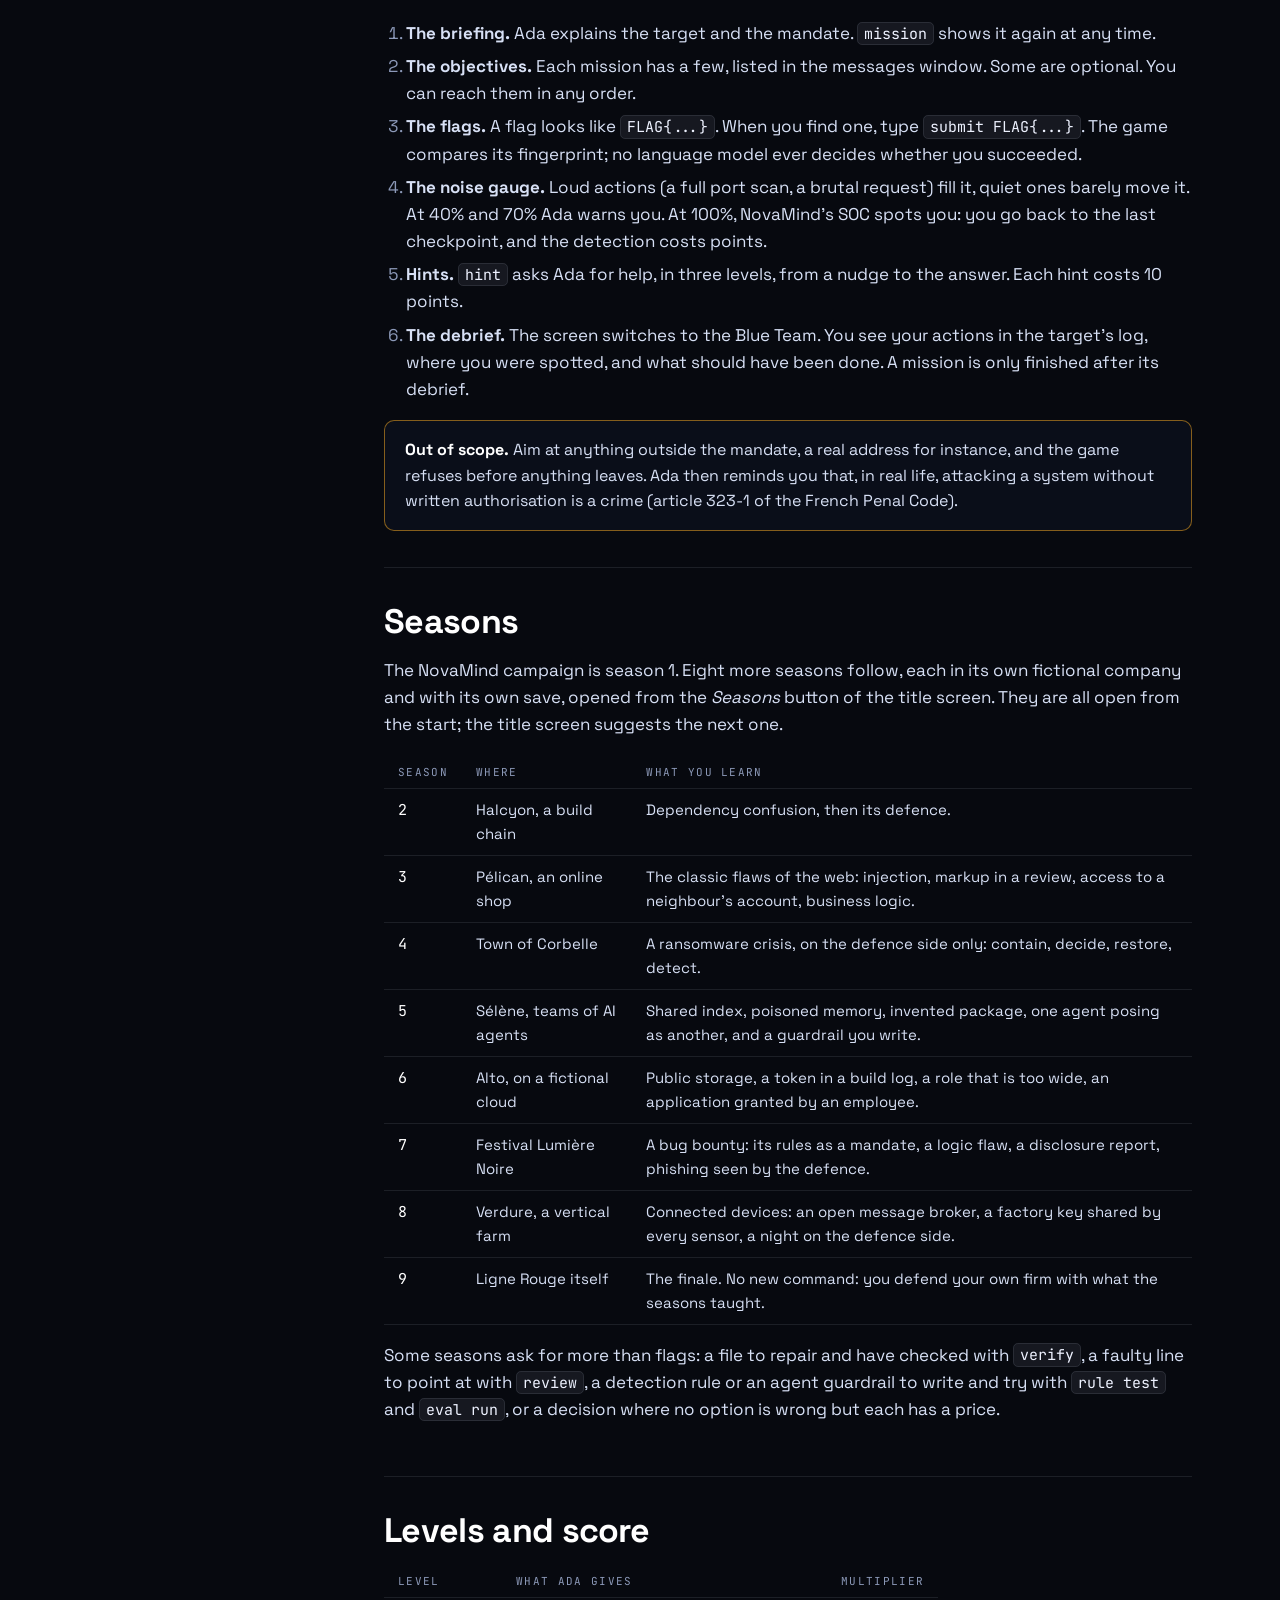
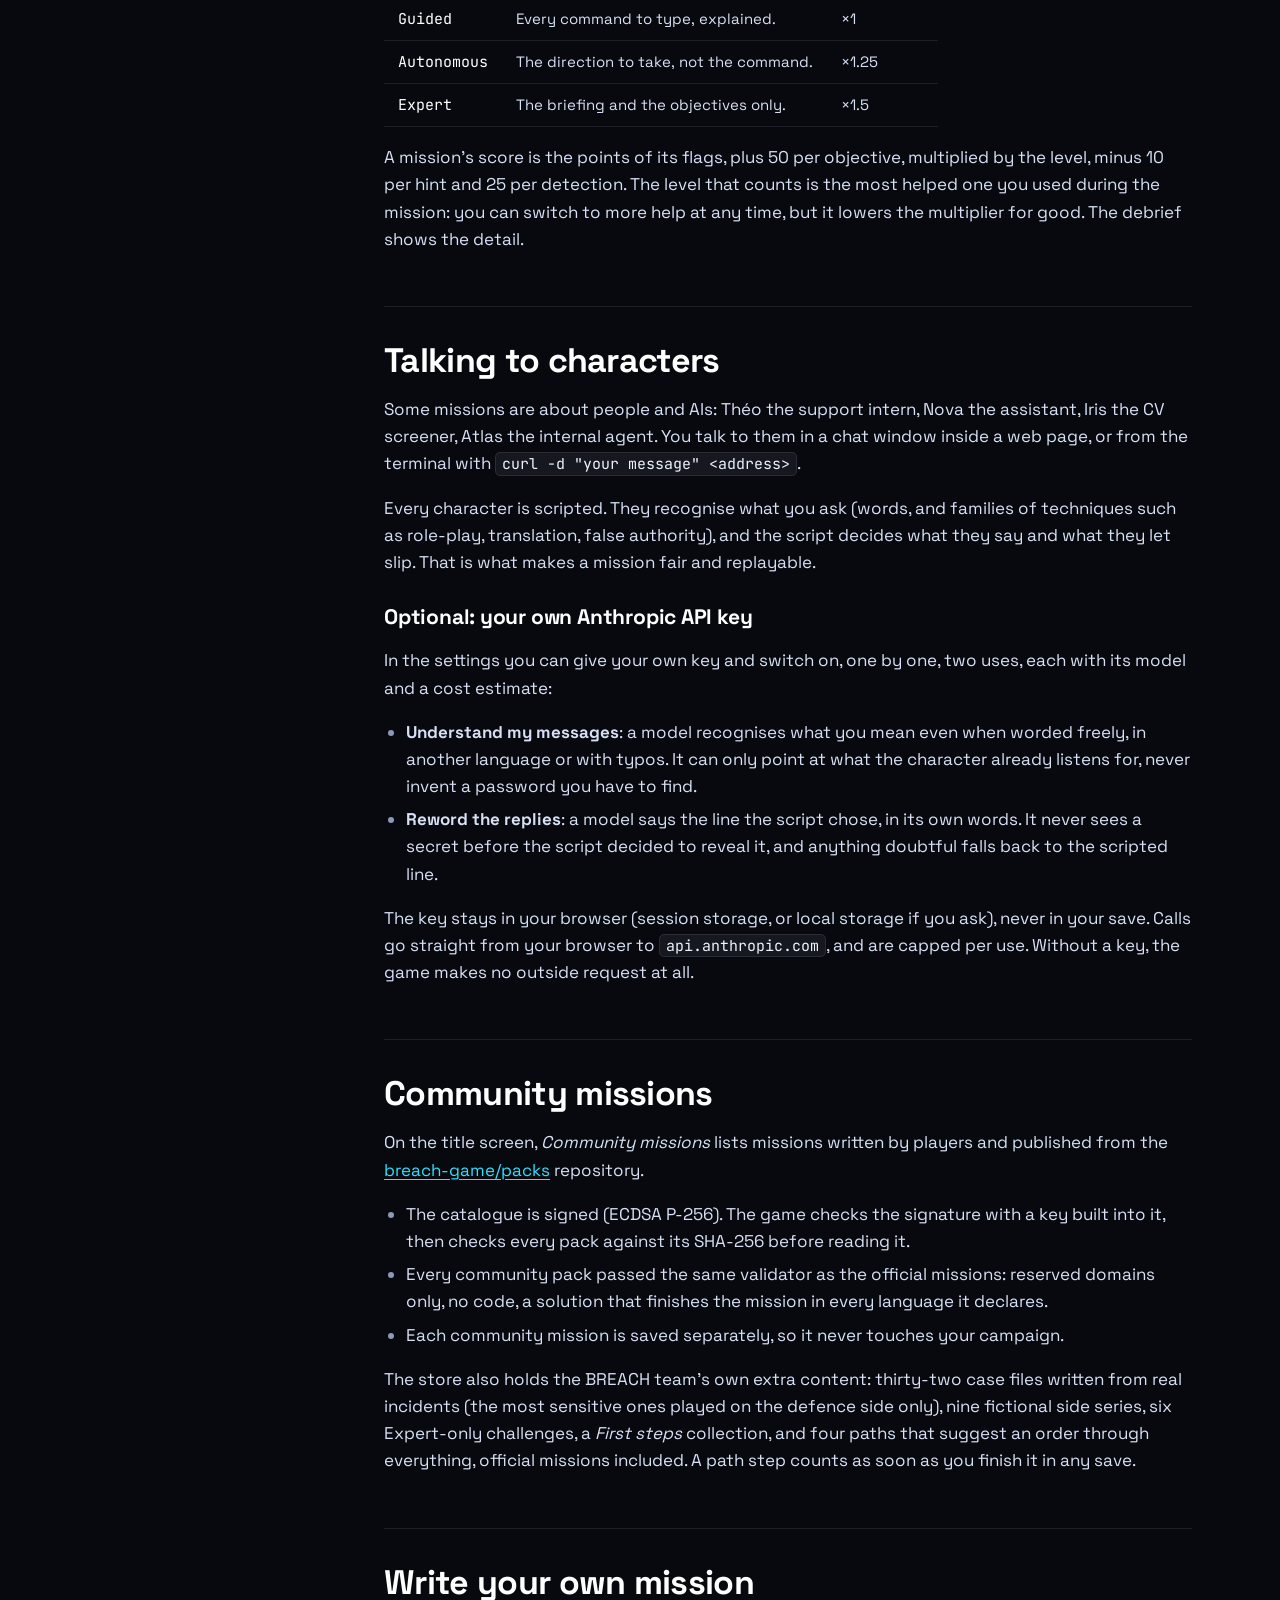
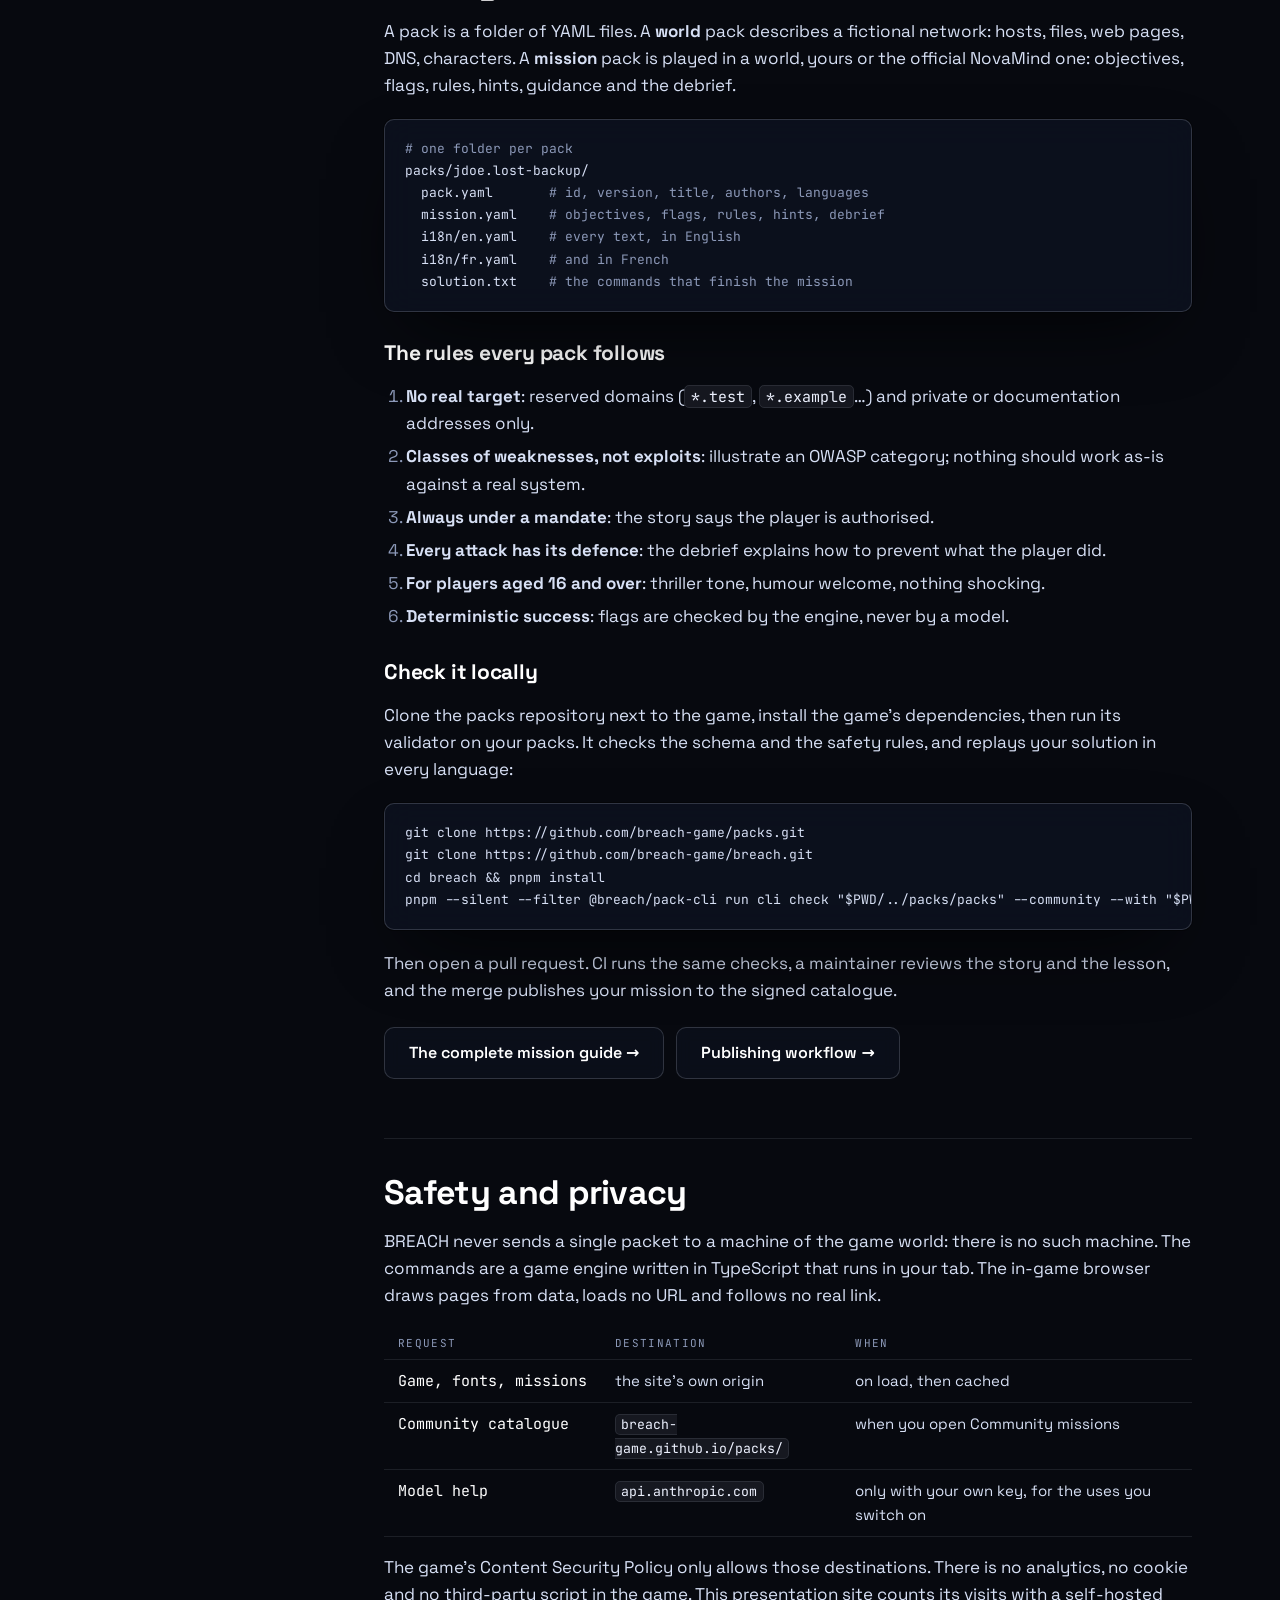
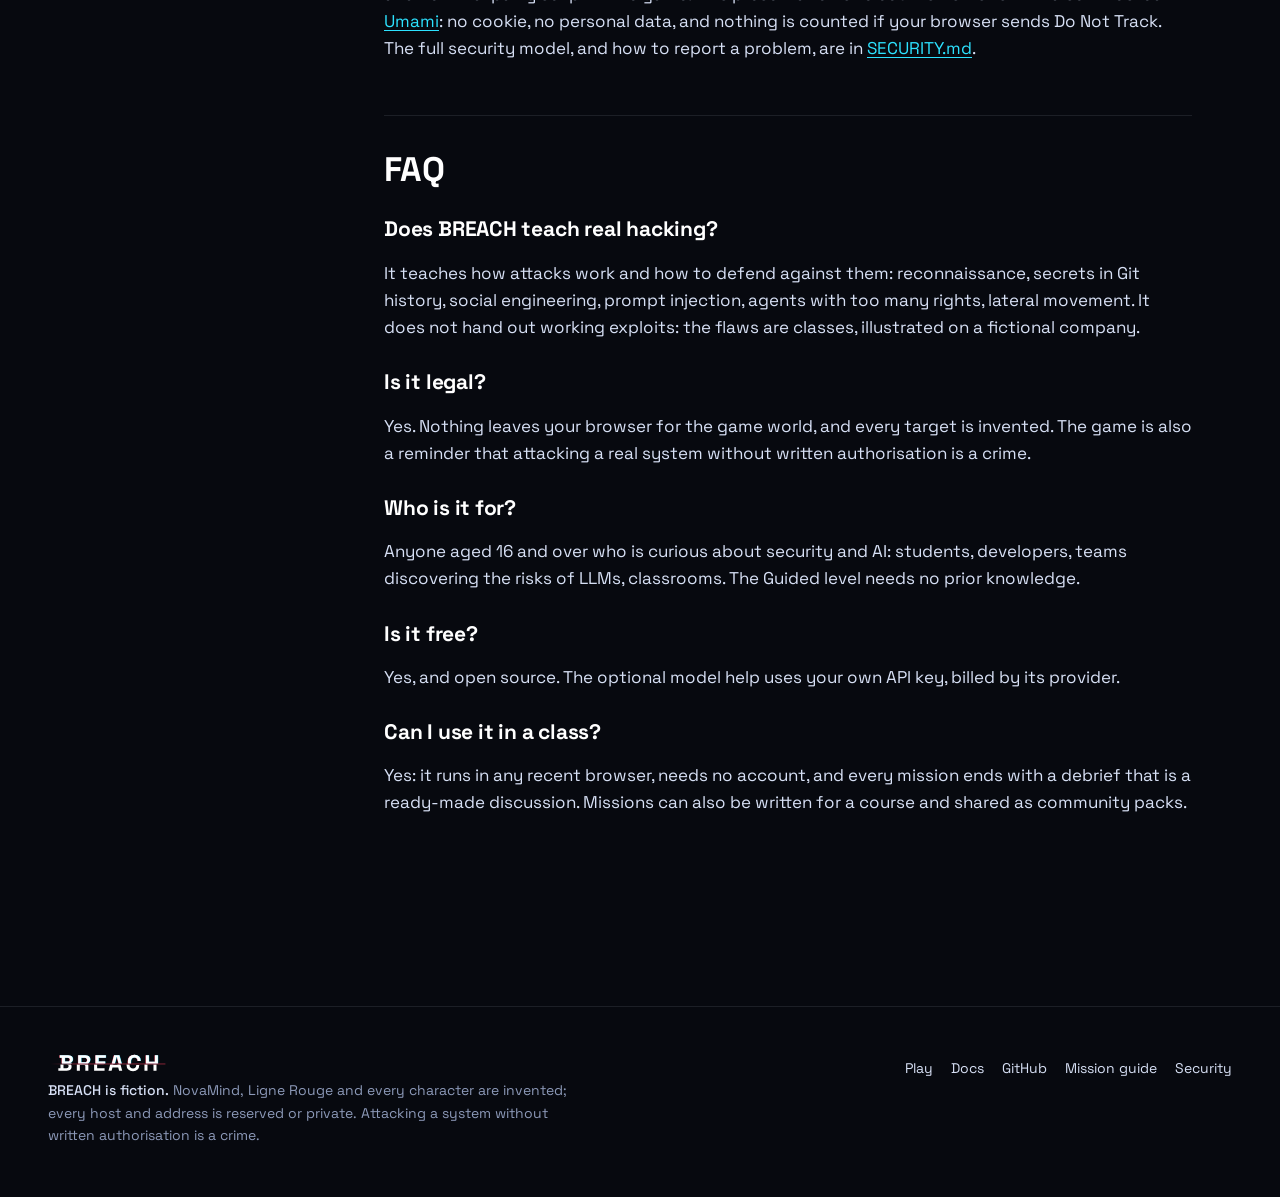
==== commit 4805b9d9: "Present case files 13 to 32, side series, challenges and paths The landing pages list the twenty new" ====
--- a/docs/index.html
+++ b/docs/index.html
@@ -103,7 +103,7 @@
 </ul>
 <figure><img src="/assets/img/shots/recon-map-1600.webp" alt="The LR-OS desktop with the terminal, the messages and the network map." width="1600" height="1000" loading="lazy"><figcaption>Mission 1: the network map fills up as the scan finds hosts.</figcaption></figure></section>
     <section id="commands" aria-labelledby="commands-h"><h2 id="commands-h">Commands</h2>
-<p>The commands imitate the real tools, their options and their output, which stays in English as in real life. None of them sends anything on a real network: they all read the fictional world of the mission. Type <code>help</code> in the game for the list, and <code>explain &lt;tool&gt;</code> to learn what a tool does and how defenders spot it.</p><table class="cmds"><tbody><tr class="group"><td colspan="2">Game</td></tr><tr><td>help</td><td>List available commands</td></tr><tr><td>mission</td><td>Show the briefing and objectives again</td></tr><tr><td>hint</td><td>Ask Ada for a hint (three levels, costs points)</td></tr><tr><td>explain &lt;tool&gt;</td><td>Explain a tool and how defenders detect it</td></tr><tr><td>notes</td><td>Notebook: <code>notes add &lt;text&gt;</code> or <code>notes</code></td></tr><tr><td>submit FLAG{…}</td><td>Submit a flag you found</td></tr><tr class="group"><td colspan="2">Files</td></tr><tr><td>ls, cd, pwd</td><td>Move around and list directories (-l, -a)</td></tr><tr><td>cat, head, tail</td><td>Read a file, or its first or last lines</td></tr><tr><td>grep</td><td>Search for a pattern (-i, -n, -v, -r)</td></tr><tr><td>find</td><td>Search for files (-name, -type)</td></tr><tr><td>wc, echo</td><td>Count lines and words, print text</td></tr><tr><td>sort, uniq, cut, tr, diff</td><td>Sort, count and compare lines</td></tr><tr><td>sed -i, edit</td><td>Change a file on your workstation, in place or in the editor</td></tr><tr><td>jq, jwt decode</td><td>Read JSON, read what a token says (it never forges one)</td></tr><tr><td>base64, sha256sum</td><td>Decode text, fingerprint a file</td></tr><tr class="group"><td colspan="2">Network</td></tr><tr><td>nmap</td><td>Discover hosts and services</td></tr><tr><td>dig, whois</td><td>Query the DNS, read a domain’s record</td></tr><tr><td>curl</td><td>Send an HTTP request (-I headers, -d sends data, -F sends a file)</td></tr><tr><td>open</td><td>Open an address in the workstation’s browser</td></tr><tr><td>ping, ssh</td><td>Check a host, open a remote session</td></tr><tr><td>git</td><td>clone, log, show: read a repository and its history</td></tr><tr><td>mqtt sub, mqtt pub</td><td>Listen to a topic of a message broker, publish to it (season 8)</td></tr><tr class="group"><td colspan="2">Trials and defence</td></tr><tr><td>answer</td><td>Answer one of Ada’s questions, or an investigation question</td></tr><tr><td>verify</td><td>Check the file you were asked to repair</td></tr><tr><td>review &lt;file&gt; &lt;line&gt;</td><td>Read a file with line numbers, point at the faulty line</td></tr><tr><td>soc</td><td>Blue Team console: <code>soc sources</code>, <code>soc alerts</code>, <code>soc logs &lt;host&gt; &lt;source&gt;</code></td></tr><tr><td>contain</td><td>List the containment measures and apply one; each has a cost</td></tr><tr><td>rule test &lt;file&gt;</td><td>Try a detection rule you wrote against the logs</td></tr><tr><td>eval run &lt;file&gt;</td><td>Try an agent guardrail you wrote against test cases</td></tr><tr><td>crontab -l</td><td>Read the scheduled tasks of the machine you are on</td></tr><tr><td>report</td><td>Write the pentest report from what you did</td></tr><tr class="group"><td colspan="2">System</td></tr><tr><td>whoami, id, hostname</td><td>Who and where you are</td></tr><tr><td>date, uname</td><td>In-game date and system</td></tr><tr><td>history, clear</td><td>Commands you typed, clear the screen</td></tr><tr><td>sudo</td><td>Try it. Ada will have a word about least privilege.</td></tr></tbody></table></section>
+<p>The commands imitate the real tools, their options and their output, which stays in English as in real life. None of them sends anything on a real network: they all read the fictional world of the mission. Type <code>help</code> in the game for the list, and <code>explain &lt;tool&gt;</code> to learn what a tool does and how defenders spot it.</p><table class="cmds"><tbody><tr class="group"><td colspan="2">Game</td></tr><tr><td>help</td><td>List available commands</td></tr><tr><td>mission</td><td>Show the briefing and objectives again</td></tr><tr><td>hint</td><td>Ask Ada for a hint (three levels, costs points)</td></tr><tr><td>explain &lt;tool&gt;</td><td>Explain a tool and how defenders detect it</td></tr><tr><td>notes</td><td>Notebook: <code>notes add &lt;text&gt;</code> or <code>notes</code></td></tr><tr><td>submit FLAG{…}</td><td>Submit a flag you found</td></tr><tr class="group"><td colspan="2">Files</td></tr><tr><td>ls, cd, pwd</td><td>Move around and list directories (-l, -a)</td></tr><tr><td>cat, head, tail</td><td>Read a file, or its first or last lines</td></tr><tr><td>grep</td><td>Search for a pattern (-i, -n, -v, -r)</td></tr><tr><td>find</td><td>Search for files (-name, -type)</td></tr><tr><td>wc, echo</td><td>Count lines and words, print text</td></tr><tr><td>sort, uniq, cut, tr, diff</td><td>Sort, count and compare lines</td></tr><tr><td>sed -i, edit</td><td>Change a file on your workstation, in place or in the editor</td></tr><tr><td>jq, jwt decode</td><td>Read JSON, read what a token says (it never forges one)</td></tr><tr><td>base64, sha256sum</td><td>Decode text, fingerprint a file</td></tr><tr><td>strings, file, hashid</td><td>Read the text inside a binary, guess a file’s type, recognise a hash’s shape</td></tr><tr><td>unzip, tar</td><td>List and extract an archive</td></tr><tr><td>openssl x509, openssl dgst</td><td>Read a certificate, fingerprint a file</td></tr><tr><td>sbom [--vuln]</td><td>List the components of a project, compare them to advisories</td></tr><tr><td>mailhdr &lt;file.eml&gt;</td><td>Read an email’s route, SPF, DKIM and DMARC</td></tr><tr class="group"><td colspan="2">Network</td></tr><tr><td>nmap</td><td>Discover hosts and services</td></tr><tr><td>dig, whois</td><td>Query the DNS, read a domain’s record</td></tr><tr><td>curl</td><td>Send an HTTP request (-I headers, -d sends data, -F sends a file)</td></tr><tr><td>open</td><td>Open an address in the workstation’s browser</td></tr><tr><td>ping, ssh</td><td>Check a host, open a remote session</td></tr><tr><td>git</td><td>clone, log, show: read a repository and its history</td></tr><tr><td>mqtt sub, mqtt pub</td><td>Listen to a topic of a message broker, publish to it (season 8)</td></tr><tr><td>kubectl get, describe, logs</td><td>Read a Kubernetes cluster, never change it</td></tr><tr><td>ldapsearch</td><td>Search a company directory</td></tr><tr><td>call &lt;number&gt; &quot;…&quot;</td><td>Phone a character, for instance to call back a known number</td></tr><tr class="group"><td colspan="2">Trials and defence</td></tr><tr><td>answer</td><td>Answer one of Ada’s questions, or an investigation question</td></tr><tr><td>verify</td><td>Check the file you were asked to repair</td></tr><tr><td>review &lt;file&gt; &lt;line&gt;</td><td>Read a file with line numbers, point at the faulty line</td></tr><tr><td>soc</td><td>Blue Team console: <code>soc sources</code>, <code>soc alerts</code>, <code>soc logs &lt;host&gt; &lt;source&gt;</code></td></tr><tr><td>contain</td><td>List the containment measures and apply one; each has a cost</td></tr><tr><td>rule test &lt;file&gt;</td><td>Try a detection rule you wrote against the logs</td></tr><tr><td>eval run &lt;file&gt;</td><td>Try an agent guardrail you wrote against test cases</td></tr><tr><td>crontab -l</td><td>Read the scheduled tasks of the machine you are on</td></tr><tr><td>ps, ss, systemctl, journalctl, last</td><td>Read what a machine runs, listens on, logged and who signed in</td></tr><tr><td>flows</td><td>Read the firewall flow log, summed by conversation</td></tr><tr><td>deploy, rollback, flag set</td><td>Ship a version, go back, switch a feature; each has a cost</td></tr><tr><td>timeline, path</td><td>Put events in order, trace the hosts an attack went through</td></tr><tr><td>report</td><td>Write the pentest report from what you did</td></tr><tr class="group"><td colspan="2">System</td></tr><tr><td>whoami, id, hostname</td><td>Who and where you are</td></tr><tr><td>date, uname</td><td>In-game date and system</td></tr><tr><td>history, clear</td><td>Commands you typed, clear the screen</td></tr><tr><td>sudo</td><td>Try it. Ada will have a word about least privilege.</td></tr></tbody></table></section>
     <section id="missions" aria-labelledby="missions-h"><h2 id="missions-h">How a mission works</h2>
 <ol>
   <li><b>The briefing.</b> Ada explains the target and the mandate. <code>mission</code> shows it again at any time.</li>
@@ -156,7 +156,8 @@
   <li>The catalogue is signed (ECDSA P-256). The game checks the signature with a key built into it, then checks every pack against its SHA-256 before reading it.</li>
   <li>Every community pack passed the same validator as the official missions: reserved domains only, no code, a solution that finishes the mission in every language it declares.</li>
   <li>Each community mission is saved separately, so it never touches your campaign.</li>
-</ul></section>
+</ul>
+<p>The store also holds the BREACH team’s own extra content: thirty-two case files written from real incidents (the most sensitive ones played on the defence side only), nine fictional side series, six Expert-only challenges, a <i>First steps</i> collection, and four paths that suggest an order through everything, official missions included. A path step counts as soon as you finish it in any save.</p></section>
     <section id="create" aria-labelledby="create-h"><h2 id="create-h">Write your own mission</h2>
 <p>A pack is a folder of YAML files. A <b>world</b> pack describes a fictional network: hosts, files, web pages, DNS, characters. A <b>mission</b> pack is played in a world, yours or the official NovaMind one: objectives, flags, rules, hints, guidance and the debrief.</p>
 <pre class="code glass"><span class="c"># one folder per pack</span>
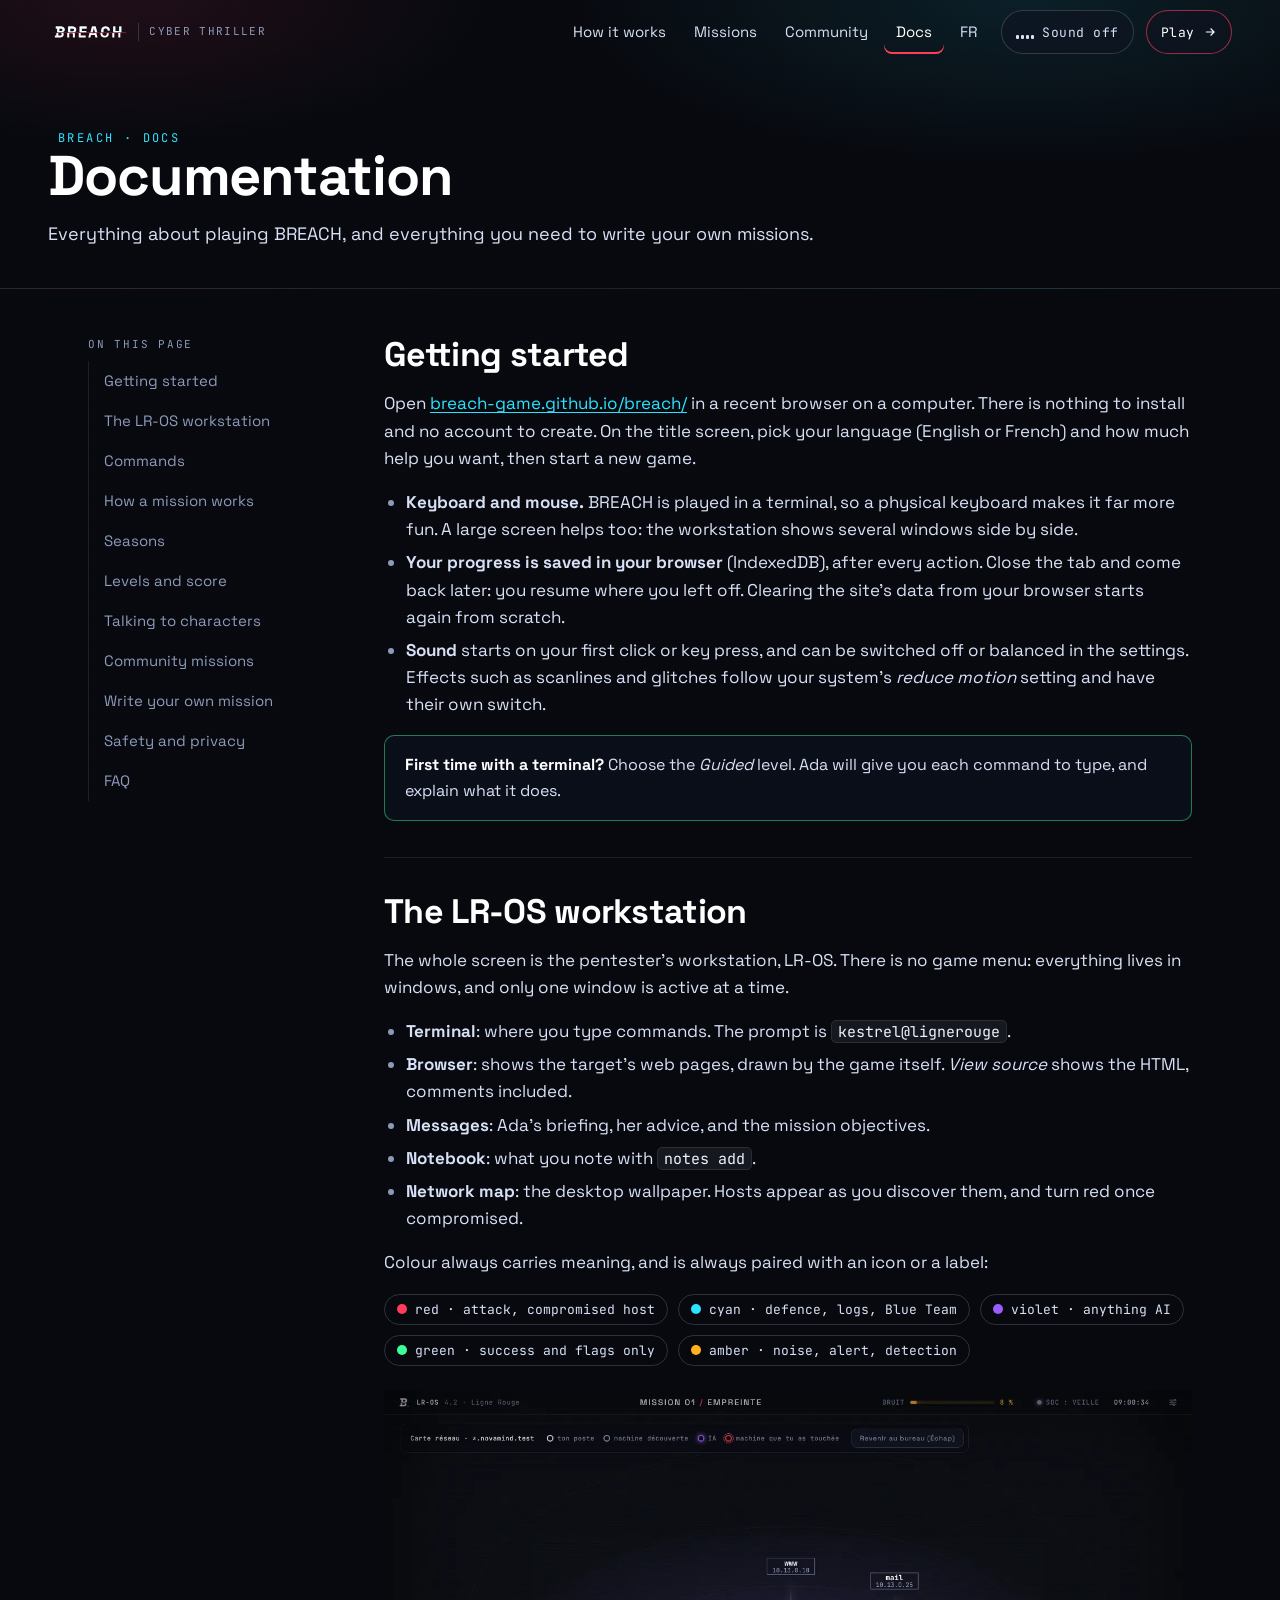
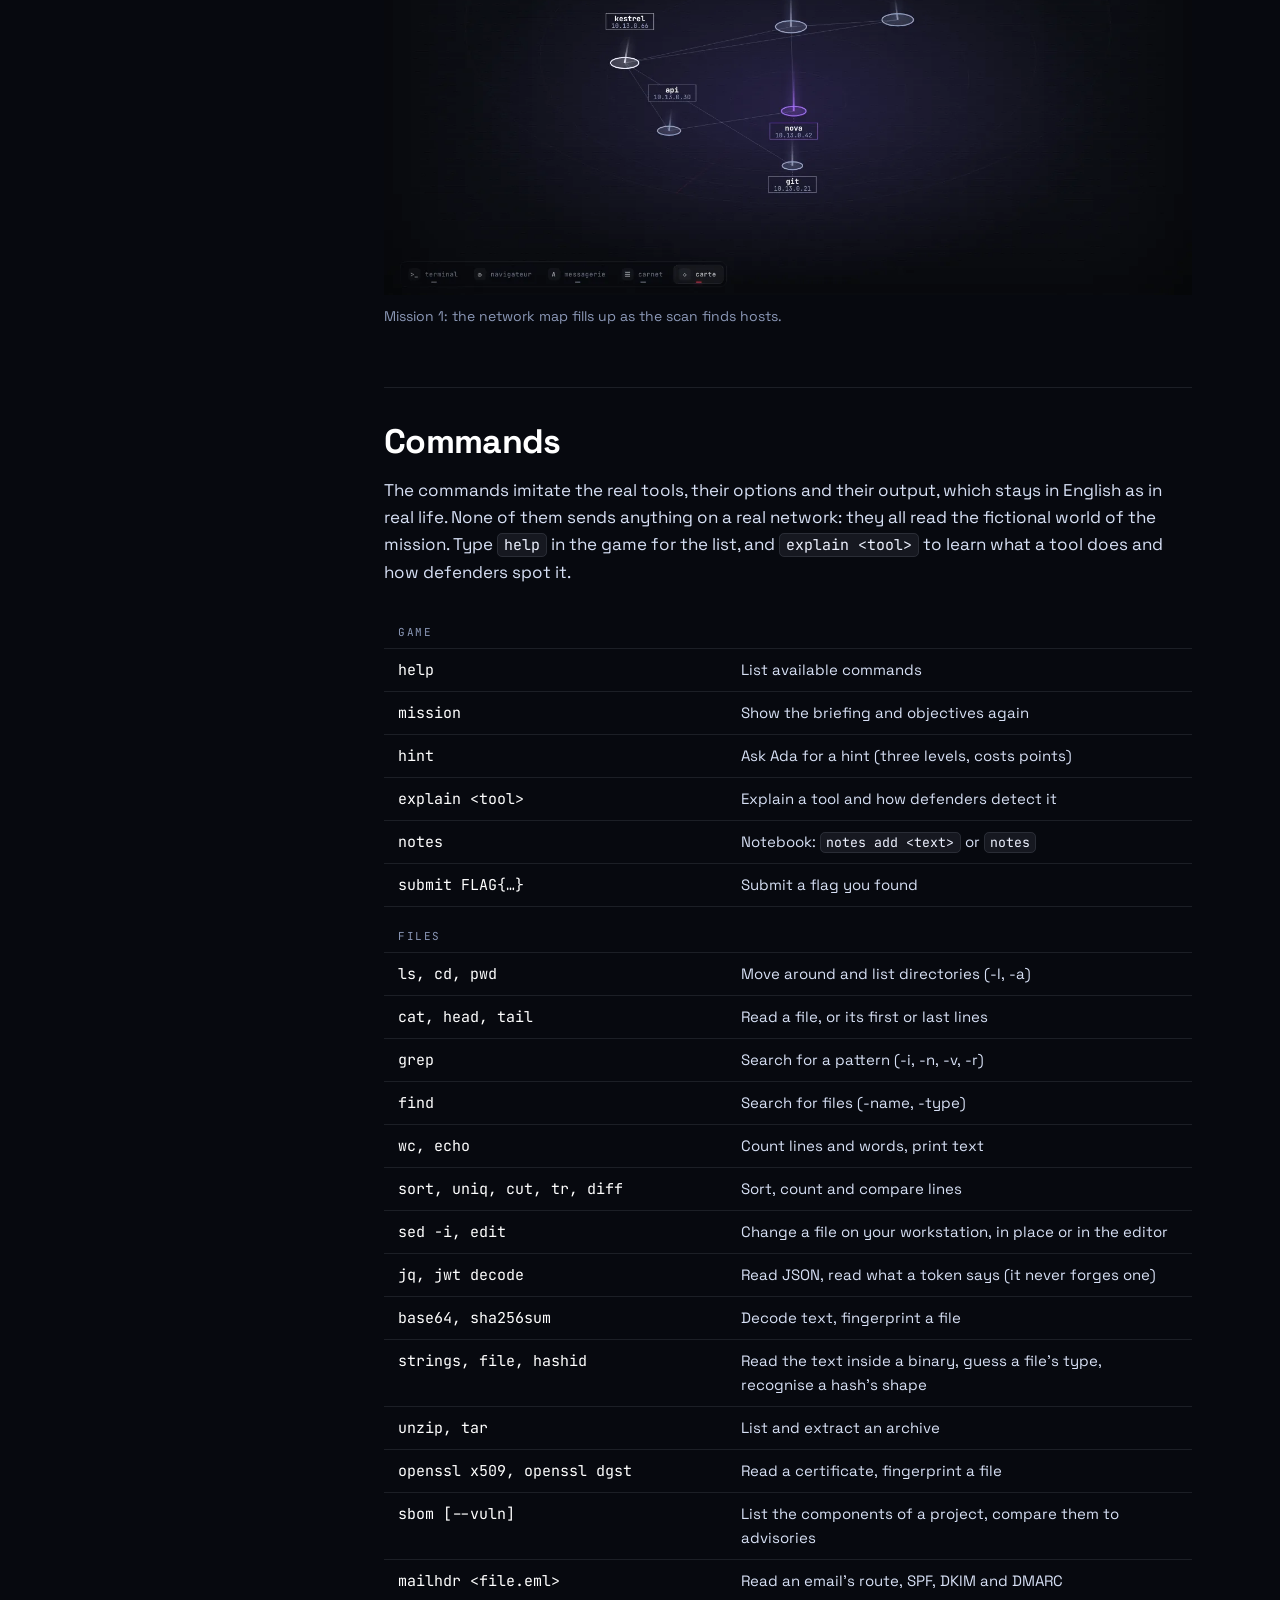
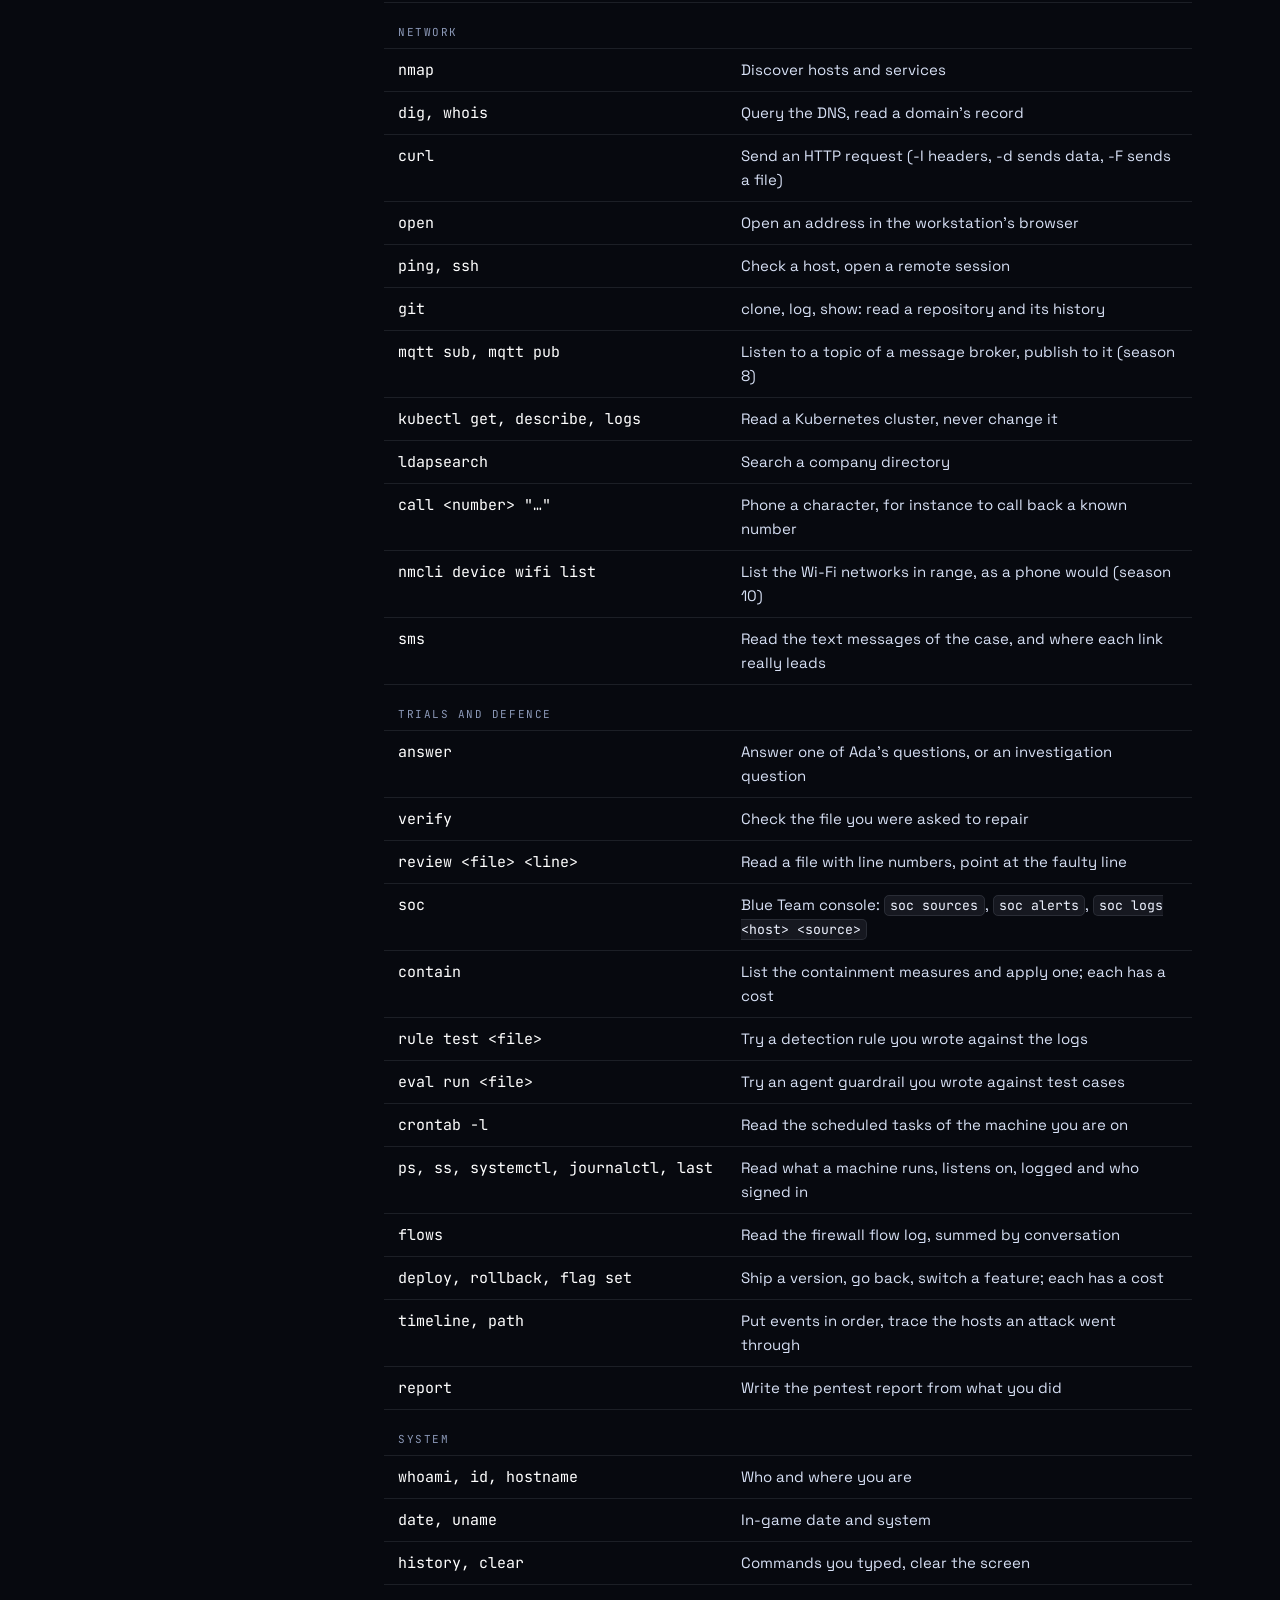
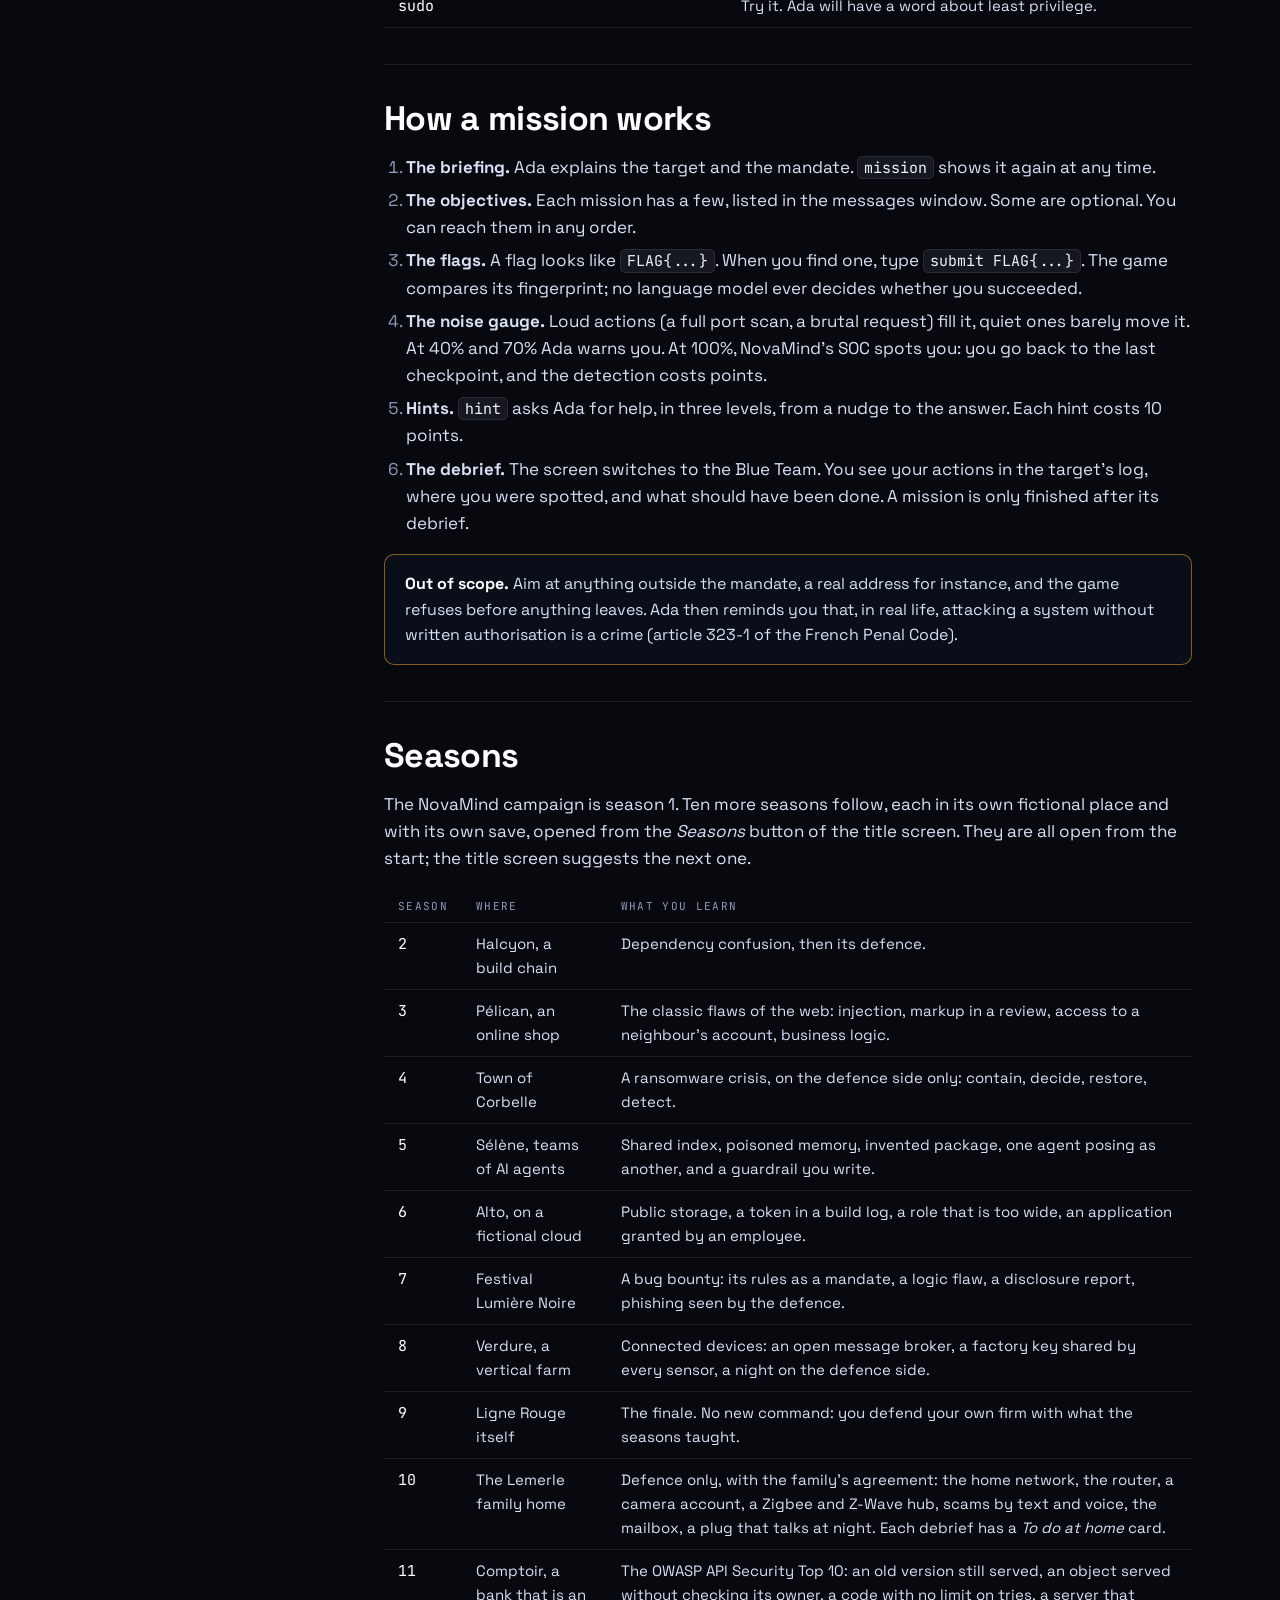
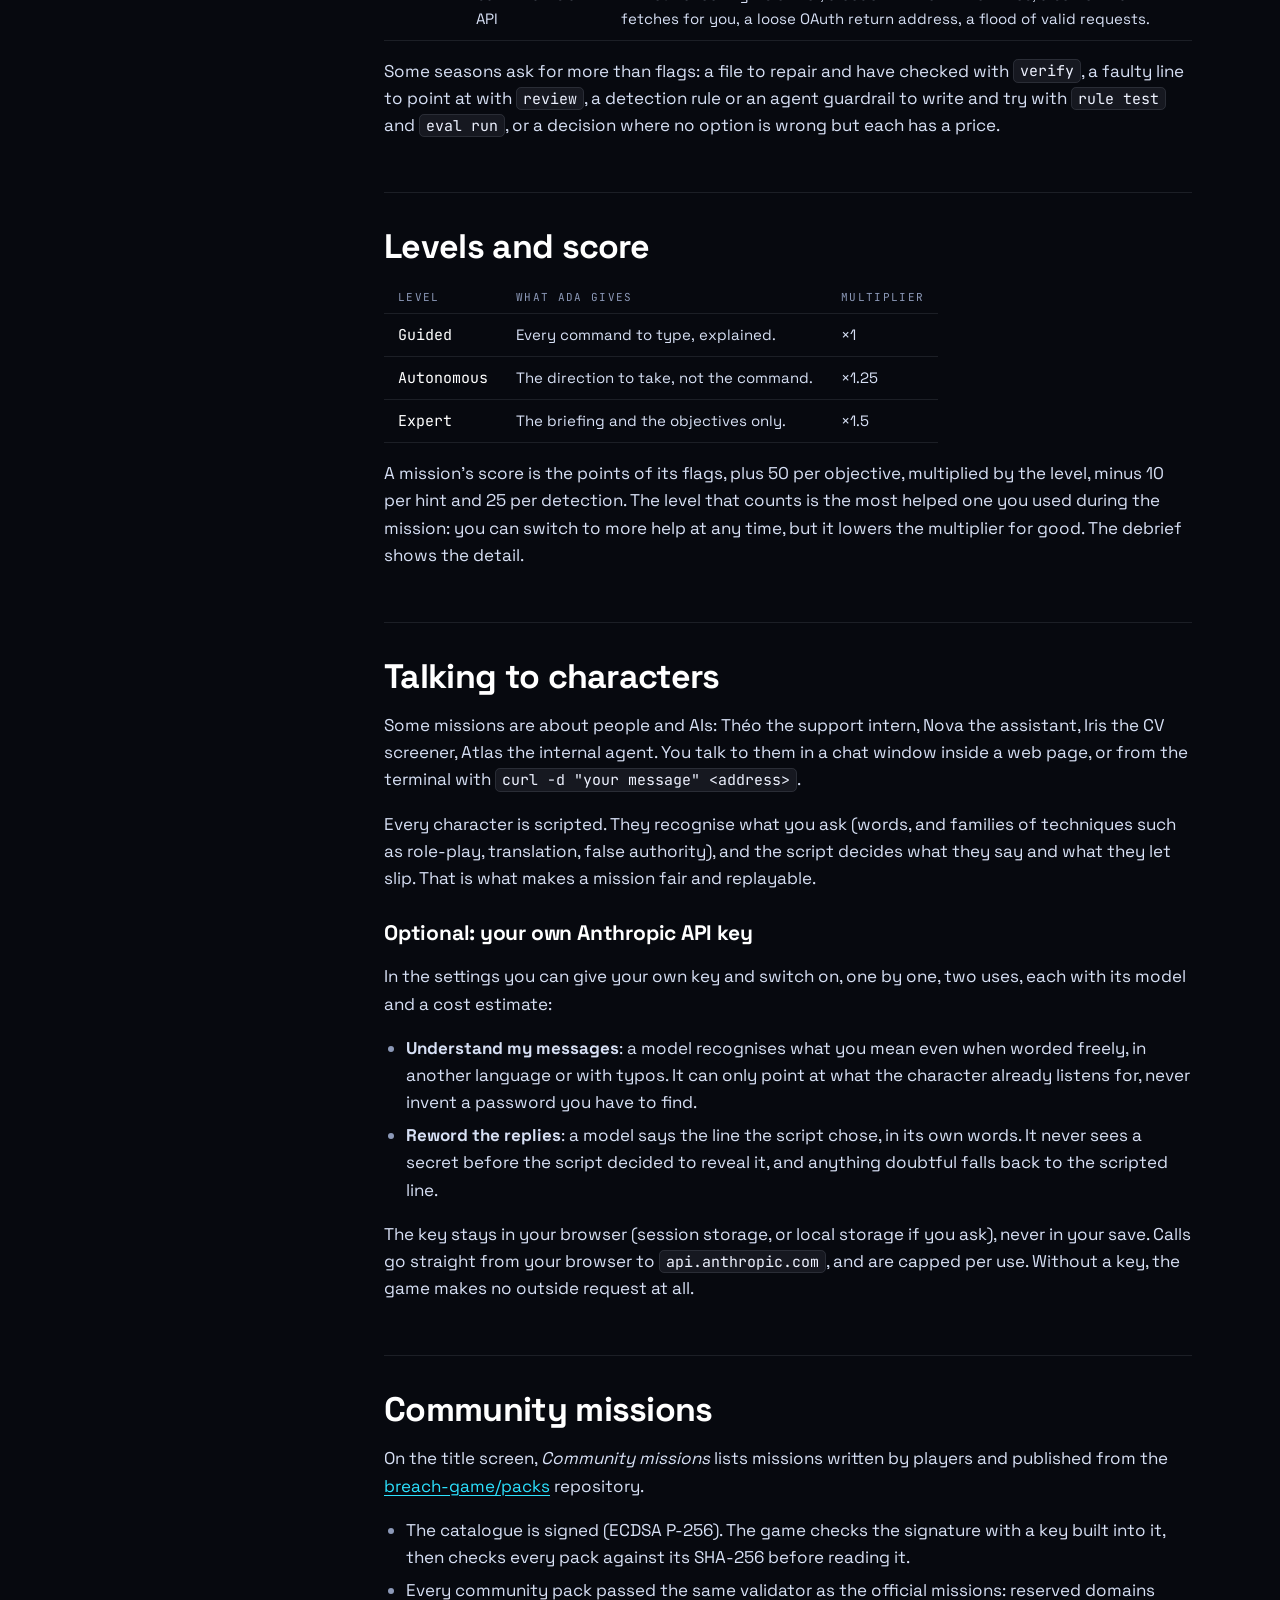
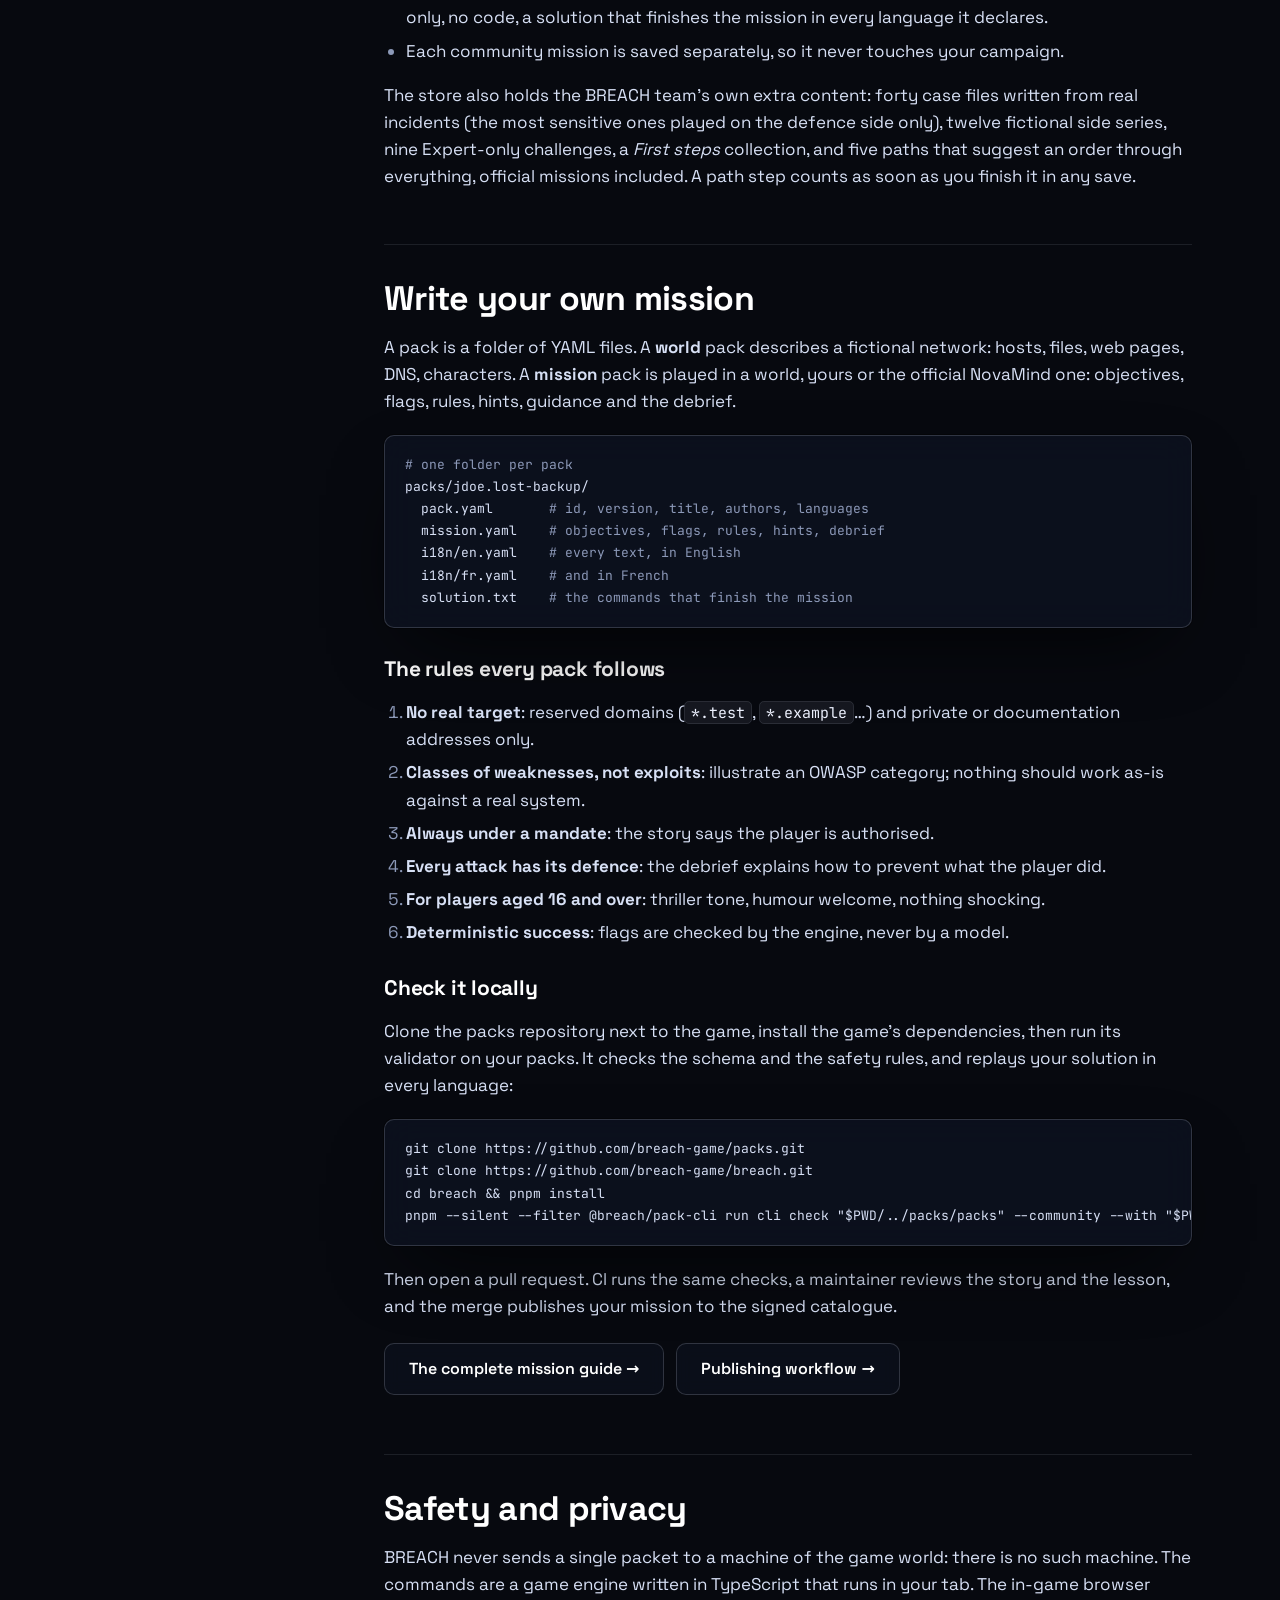
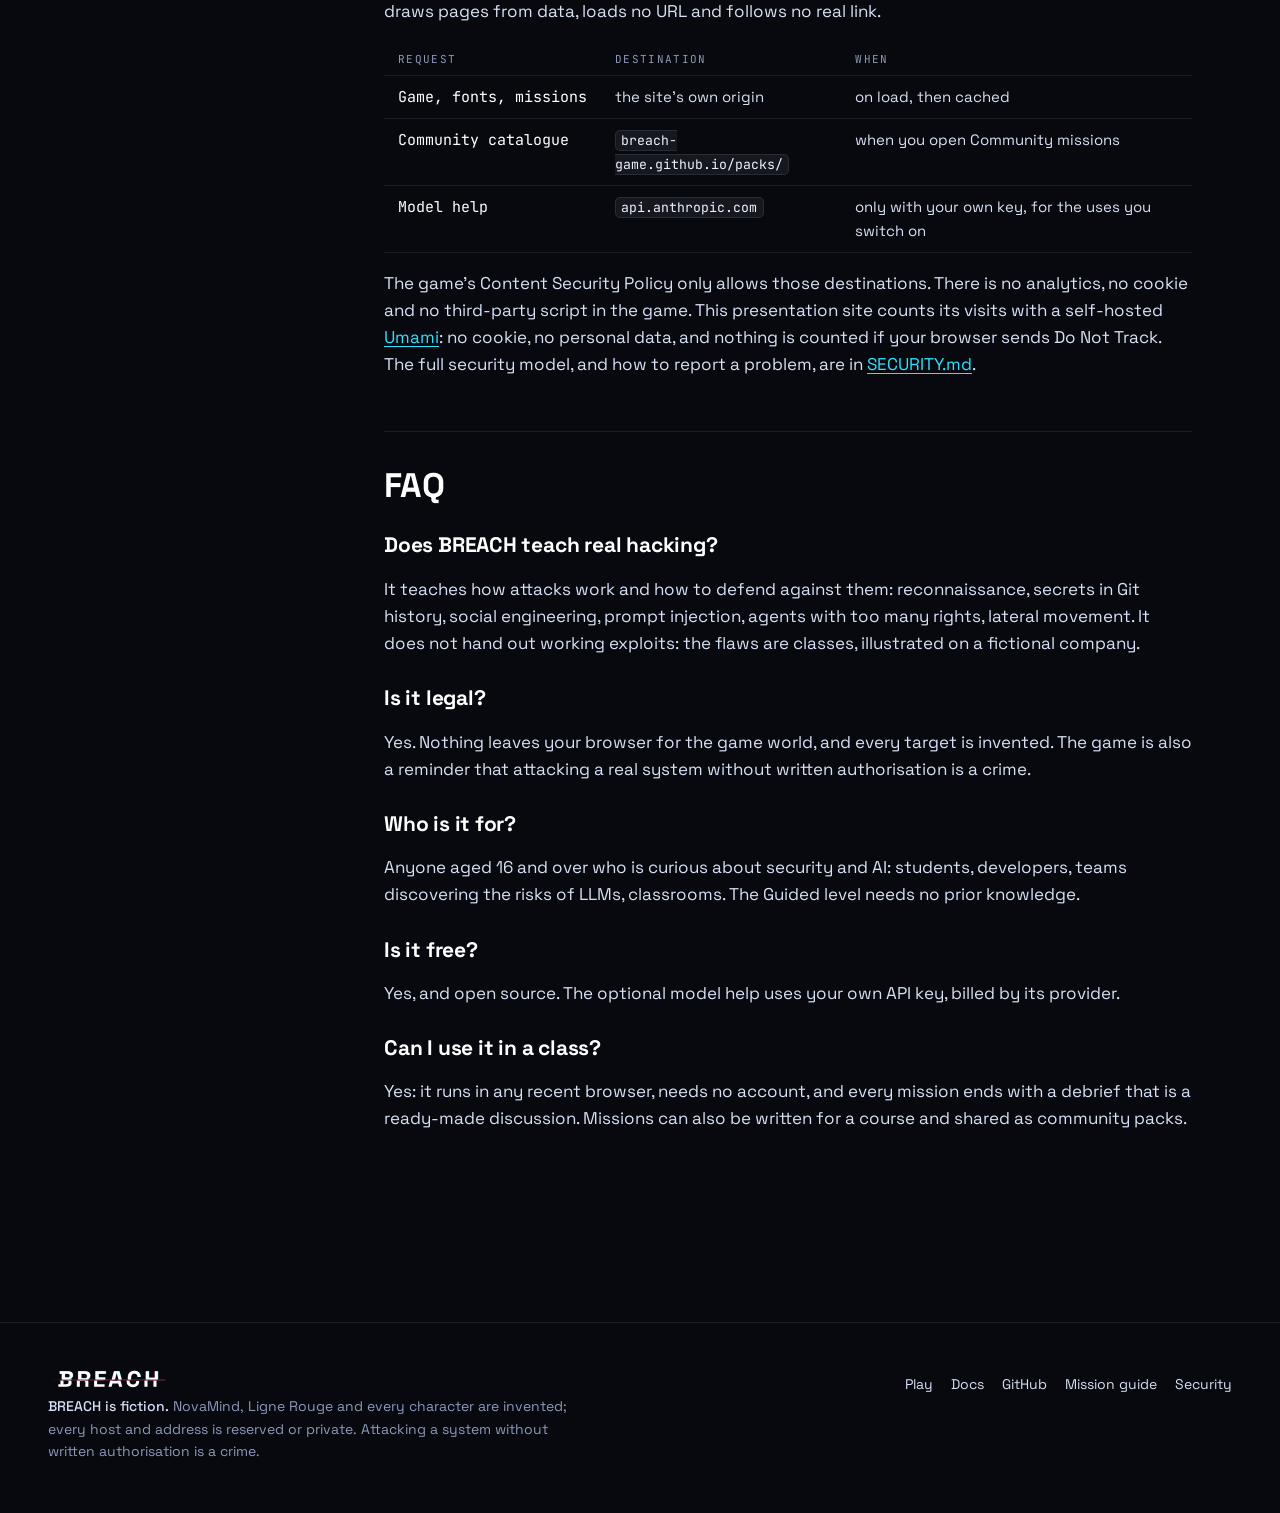
==== commit a5b156b3: "Present seasons 10 and 11, case files 33 to 40 and the newer packs Co-Authored-By: Claude Fable 5.2 " ====
--- a/docs/index.html
+++ b/docs/index.html
@@ -103,7 +103,7 @@
 </ul>
 <figure><img src="/assets/img/shots/recon-map-1600.webp" alt="The LR-OS desktop with the terminal, the messages and the network map." width="1600" height="1000" loading="lazy"><figcaption>Mission 1: the network map fills up as the scan finds hosts.</figcaption></figure></section>
     <section id="commands" aria-labelledby="commands-h"><h2 id="commands-h">Commands</h2>
-<p>The commands imitate the real tools, their options and their output, which stays in English as in real life. None of them sends anything on a real network: they all read the fictional world of the mission. Type <code>help</code> in the game for the list, and <code>explain &lt;tool&gt;</code> to learn what a tool does and how defenders spot it.</p><table class="cmds"><tbody><tr class="group"><td colspan="2">Game</td></tr><tr><td>help</td><td>List available commands</td></tr><tr><td>mission</td><td>Show the briefing and objectives again</td></tr><tr><td>hint</td><td>Ask Ada for a hint (three levels, costs points)</td></tr><tr><td>explain &lt;tool&gt;</td><td>Explain a tool and how defenders detect it</td></tr><tr><td>notes</td><td>Notebook: <code>notes add &lt;text&gt;</code> or <code>notes</code></td></tr><tr><td>submit FLAG{…}</td><td>Submit a flag you found</td></tr><tr class="group"><td colspan="2">Files</td></tr><tr><td>ls, cd, pwd</td><td>Move around and list directories (-l, -a)</td></tr><tr><td>cat, head, tail</td><td>Read a file, or its first or last lines</td></tr><tr><td>grep</td><td>Search for a pattern (-i, -n, -v, -r)</td></tr><tr><td>find</td><td>Search for files (-name, -type)</td></tr><tr><td>wc, echo</td><td>Count lines and words, print text</td></tr><tr><td>sort, uniq, cut, tr, diff</td><td>Sort, count and compare lines</td></tr><tr><td>sed -i, edit</td><td>Change a file on your workstation, in place or in the editor</td></tr><tr><td>jq, jwt decode</td><td>Read JSON, read what a token says (it never forges one)</td></tr><tr><td>base64, sha256sum</td><td>Decode text, fingerprint a file</td></tr><tr><td>strings, file, hashid</td><td>Read the text inside a binary, guess a file’s type, recognise a hash’s shape</td></tr><tr><td>unzip, tar</td><td>List and extract an archive</td></tr><tr><td>openssl x509, openssl dgst</td><td>Read a certificate, fingerprint a file</td></tr><tr><td>sbom [--vuln]</td><td>List the components of a project, compare them to advisories</td></tr><tr><td>mailhdr &lt;file.eml&gt;</td><td>Read an email’s route, SPF, DKIM and DMARC</td></tr><tr class="group"><td colspan="2">Network</td></tr><tr><td>nmap</td><td>Discover hosts and services</td></tr><tr><td>dig, whois</td><td>Query the DNS, read a domain’s record</td></tr><tr><td>curl</td><td>Send an HTTP request (-I headers, -d sends data, -F sends a file)</td></tr><tr><td>open</td><td>Open an address in the workstation’s browser</td></tr><tr><td>ping, ssh</td><td>Check a host, open a remote session</td></tr><tr><td>git</td><td>clone, log, show: read a repository and its history</td></tr><tr><td>mqtt sub, mqtt pub</td><td>Listen to a topic of a message broker, publish to it (season 8)</td></tr><tr><td>kubectl get, describe, logs</td><td>Read a Kubernetes cluster, never change it</td></tr><tr><td>ldapsearch</td><td>Search a company directory</td></tr><tr><td>call &lt;number&gt; &quot;…&quot;</td><td>Phone a character, for instance to call back a known number</td></tr><tr class="group"><td colspan="2">Trials and defence</td></tr><tr><td>answer</td><td>Answer one of Ada’s questions, or an investigation question</td></tr><tr><td>verify</td><td>Check the file you were asked to repair</td></tr><tr><td>review &lt;file&gt; &lt;line&gt;</td><td>Read a file with line numbers, point at the faulty line</td></tr><tr><td>soc</td><td>Blue Team console: <code>soc sources</code>, <code>soc alerts</code>, <code>soc logs &lt;host&gt; &lt;source&gt;</code></td></tr><tr><td>contain</td><td>List the containment measures and apply one; each has a cost</td></tr><tr><td>rule test &lt;file&gt;</td><td>Try a detection rule you wrote against the logs</td></tr><tr><td>eval run &lt;file&gt;</td><td>Try an agent guardrail you wrote against test cases</td></tr><tr><td>crontab -l</td><td>Read the scheduled tasks of the machine you are on</td></tr><tr><td>ps, ss, systemctl, journalctl, last</td><td>Read what a machine runs, listens on, logged and who signed in</td></tr><tr><td>flows</td><td>Read the firewall flow log, summed by conversation</td></tr><tr><td>deploy, rollback, flag set</td><td>Ship a version, go back, switch a feature; each has a cost</td></tr><tr><td>timeline, path</td><td>Put events in order, trace the hosts an attack went through</td></tr><tr><td>report</td><td>Write the pentest report from what you did</td></tr><tr class="group"><td colspan="2">System</td></tr><tr><td>whoami, id, hostname</td><td>Who and where you are</td></tr><tr><td>date, uname</td><td>In-game date and system</td></tr><tr><td>history, clear</td><td>Commands you typed, clear the screen</td></tr><tr><td>sudo</td><td>Try it. Ada will have a word about least privilege.</td></tr></tbody></table></section>
+<p>The commands imitate the real tools, their options and their output, which stays in English as in real life. None of them sends anything on a real network: they all read the fictional world of the mission. Type <code>help</code> in the game for the list, and <code>explain &lt;tool&gt;</code> to learn what a tool does and how defenders spot it.</p><table class="cmds"><tbody><tr class="group"><td colspan="2">Game</td></tr><tr><td>help</td><td>List available commands</td></tr><tr><td>mission</td><td>Show the briefing and objectives again</td></tr><tr><td>hint</td><td>Ask Ada for a hint (three levels, costs points)</td></tr><tr><td>explain &lt;tool&gt;</td><td>Explain a tool and how defenders detect it</td></tr><tr><td>notes</td><td>Notebook: <code>notes add &lt;text&gt;</code> or <code>notes</code></td></tr><tr><td>submit FLAG{…}</td><td>Submit a flag you found</td></tr><tr class="group"><td colspan="2">Files</td></tr><tr><td>ls, cd, pwd</td><td>Move around and list directories (-l, -a)</td></tr><tr><td>cat, head, tail</td><td>Read a file, or its first or last lines</td></tr><tr><td>grep</td><td>Search for a pattern (-i, -n, -v, -r)</td></tr><tr><td>find</td><td>Search for files (-name, -type)</td></tr><tr><td>wc, echo</td><td>Count lines and words, print text</td></tr><tr><td>sort, uniq, cut, tr, diff</td><td>Sort, count and compare lines</td></tr><tr><td>sed -i, edit</td><td>Change a file on your workstation, in place or in the editor</td></tr><tr><td>jq, jwt decode</td><td>Read JSON, read what a token says (it never forges one)</td></tr><tr><td>base64, sha256sum</td><td>Decode text, fingerprint a file</td></tr><tr><td>strings, file, hashid</td><td>Read the text inside a binary, guess a file’s type, recognise a hash’s shape</td></tr><tr><td>unzip, tar</td><td>List and extract an archive</td></tr><tr><td>openssl x509, openssl dgst</td><td>Read a certificate, fingerprint a file</td></tr><tr><td>sbom [--vuln]</td><td>List the components of a project, compare them to advisories</td></tr><tr><td>mailhdr &lt;file.eml&gt;</td><td>Read an email’s route, SPF, DKIM and DMARC</td></tr><tr class="group"><td colspan="2">Network</td></tr><tr><td>nmap</td><td>Discover hosts and services</td></tr><tr><td>dig, whois</td><td>Query the DNS, read a domain’s record</td></tr><tr><td>curl</td><td>Send an HTTP request (-I headers, -d sends data, -F sends a file)</td></tr><tr><td>open</td><td>Open an address in the workstation’s browser</td></tr><tr><td>ping, ssh</td><td>Check a host, open a remote session</td></tr><tr><td>git</td><td>clone, log, show: read a repository and its history</td></tr><tr><td>mqtt sub, mqtt pub</td><td>Listen to a topic of a message broker, publish to it (season 8)</td></tr><tr><td>kubectl get, describe, logs</td><td>Read a Kubernetes cluster, never change it</td></tr><tr><td>ldapsearch</td><td>Search a company directory</td></tr><tr><td>call &lt;number&gt; &quot;…&quot;</td><td>Phone a character, for instance to call back a known number</td></tr><tr><td>nmcli device wifi list</td><td>List the Wi-Fi networks in range, as a phone would (season 10)</td></tr><tr><td>sms</td><td>Read the text messages of the case, and where each link really leads</td></tr><tr class="group"><td colspan="2">Trials and defence</td></tr><tr><td>answer</td><td>Answer one of Ada’s questions, or an investigation question</td></tr><tr><td>verify</td><td>Check the file you were asked to repair</td></tr><tr><td>review &lt;file&gt; &lt;line&gt;</td><td>Read a file with line numbers, point at the faulty line</td></tr><tr><td>soc</td><td>Blue Team console: <code>soc sources</code>, <code>soc alerts</code>, <code>soc logs &lt;host&gt; &lt;source&gt;</code></td></tr><tr><td>contain</td><td>List the containment measures and apply one; each has a cost</td></tr><tr><td>rule test &lt;file&gt;</td><td>Try a detection rule you wrote against the logs</td></tr><tr><td>eval run &lt;file&gt;</td><td>Try an agent guardrail you wrote against test cases</td></tr><tr><td>crontab -l</td><td>Read the scheduled tasks of the machine you are on</td></tr><tr><td>ps, ss, systemctl, journalctl, last</td><td>Read what a machine runs, listens on, logged and who signed in</td></tr><tr><td>flows</td><td>Read the firewall flow log, summed by conversation</td></tr><tr><td>deploy, rollback, flag set</td><td>Ship a version, go back, switch a feature; each has a cost</td></tr><tr><td>timeline, path</td><td>Put events in order, trace the hosts an attack went through</td></tr><tr><td>report</td><td>Write the pentest report from what you did</td></tr><tr class="group"><td colspan="2">System</td></tr><tr><td>whoami, id, hostname</td><td>Who and where you are</td></tr><tr><td>date, uname</td><td>In-game date and system</td></tr><tr><td>history, clear</td><td>Commands you typed, clear the screen</td></tr><tr><td>sudo</td><td>Try it. Ada will have a word about least privilege.</td></tr></tbody></table></section>
     <section id="missions" aria-labelledby="missions-h"><h2 id="missions-h">How a mission works</h2>
 <ol>
   <li><b>The briefing.</b> Ada explains the target and the mandate. <code>mission</code> shows it again at any time.</li>
@@ -115,7 +115,7 @@
 </ol>
 <div class="note amber"><b>Out of scope.</b> Aim at anything outside the mandate, a real address for instance, and the game refuses before anything leaves. Ada then reminds you that, in real life, attacking a system without written authorisation is a crime (article 323-1 of the French Penal Code).</div></section>
     <section id="seasons" aria-labelledby="seasons-h"><h2 id="seasons-h">Seasons</h2>
-<p>The NovaMind campaign is season 1. Eight more seasons follow, each in its own fictional company and with its own save, opened from the <i>Seasons</i> button of the title screen. They are all open from the start; the title screen suggests the next one.</p>
+<p>The NovaMind campaign is season 1. Ten more seasons follow, each in its own fictional place and with its own save, opened from the <i>Seasons</i> button of the title screen. They are all open from the start; the title screen suggests the next one.</p>
 <table class="cmds">
   <thead><tr><th>Season</th><th>Where</th><th>What you learn</th></tr></thead>
   <tbody>
@@ -127,6 +127,8 @@
     <tr><td>7</td><td>Festival Lumière Noire</td><td>A bug bounty: its rules as a mandate, a logic flaw, a disclosure report, phishing seen by the defence.</td></tr>
     <tr><td>8</td><td>Verdure, a vertical farm</td><td>Connected devices: an open message broker, a factory key shared by every sensor, a night on the defence side.</td></tr>
     <tr><td>9</td><td>Ligne Rouge itself</td><td>The finale. No new command: you defend your own firm with what the seasons taught.</td></tr>
+    <tr><td>10</td><td>The Lemerle family home</td><td>Defence only, with the family’s agreement: the home network, the router, a camera account, a Zigbee and Z-Wave hub, scams by text and voice, the mailbox, a plug that talks at night. Each debrief has a <i>To do at home</i> card.</td></tr>
+    <tr><td>11</td><td>Comptoir, a bank that is an API</td><td>The OWASP API Security Top 10: an old version still served, an object served without checking its owner, a code with no limit on tries, a server that fetches for you, a loose OAuth return address, a flood of valid requests.</td></tr>
   </tbody>
 </table>
 <p>Some seasons ask for more than flags: a file to repair and have checked with <code>verify</code>, a faulty line to point at with <code>review</code>, a detection rule or an agent guardrail to write and try with <code>rule test</code> and <code>eval run</code>, or a decision where no option is wrong but each has a price.</p></section>
@@ -157,7 +159,7 @@
   <li>Every community pack passed the same validator as the official missions: reserved domains only, no code, a solution that finishes the mission in every language it declares.</li>
   <li>Each community mission is saved separately, so it never touches your campaign.</li>
 </ul>
-<p>The store also holds the BREACH team’s own extra content: thirty-two case files written from real incidents (the most sensitive ones played on the defence side only), nine fictional side series, six Expert-only challenges, a <i>First steps</i> collection, and four paths that suggest an order through everything, official missions included. A path step counts as soon as you finish it in any save.</p></section>
+<p>The store also holds the BREACH team’s own extra content: forty case files written from real incidents (the most sensitive ones played on the defence side only), twelve fictional side series, nine Expert-only challenges, a <i>First steps</i> collection, and five paths that suggest an order through everything, official missions included. A path step counts as soon as you finish it in any save.</p></section>
     <section id="create" aria-labelledby="create-h"><h2 id="create-h">Write your own mission</h2>
 <p>A pack is a folder of YAML files. A <b>world</b> pack describes a fictional network: hosts, files, web pages, DNS, characters. A <b>mission</b> pack is played in a world, yours or the official NovaMind one: objectives, flags, rules, hints, guidance and the debrief.</p>
 <pre class="code glass"><span class="c"># one folder per pack</span>
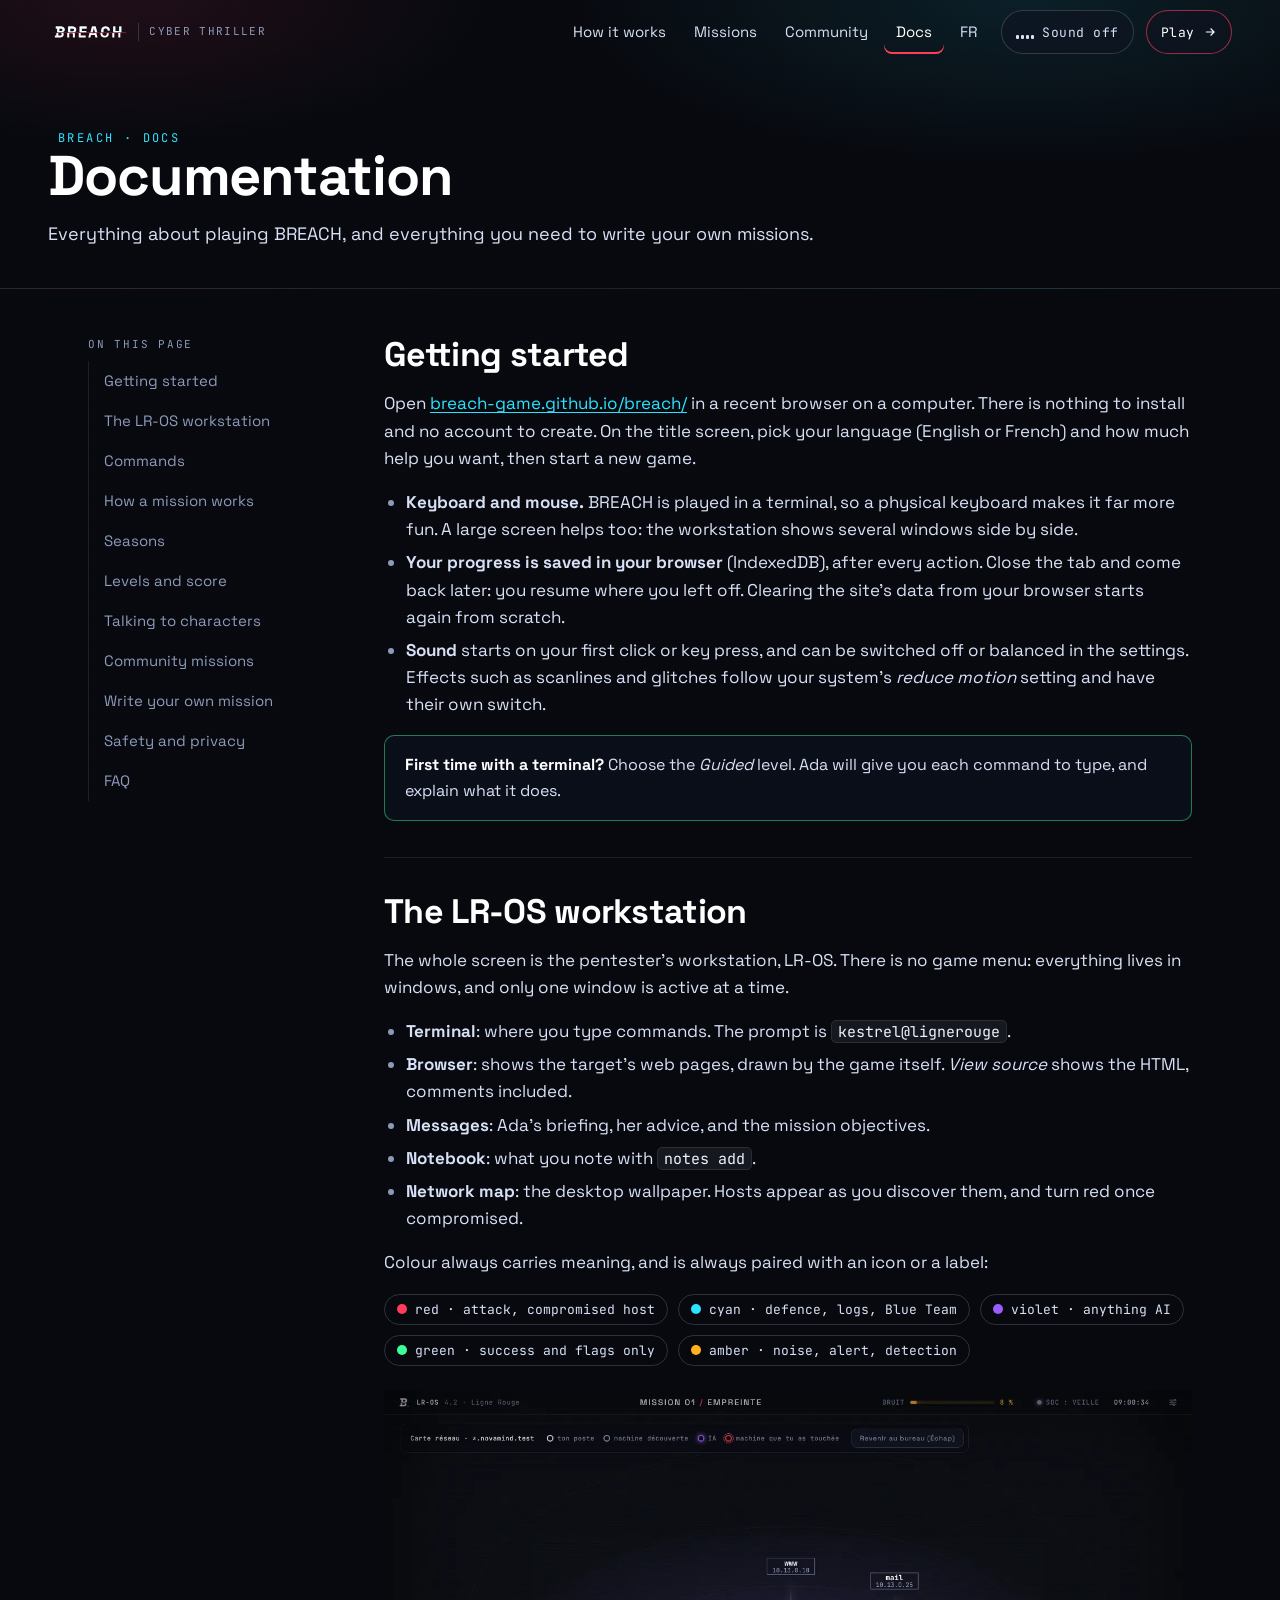
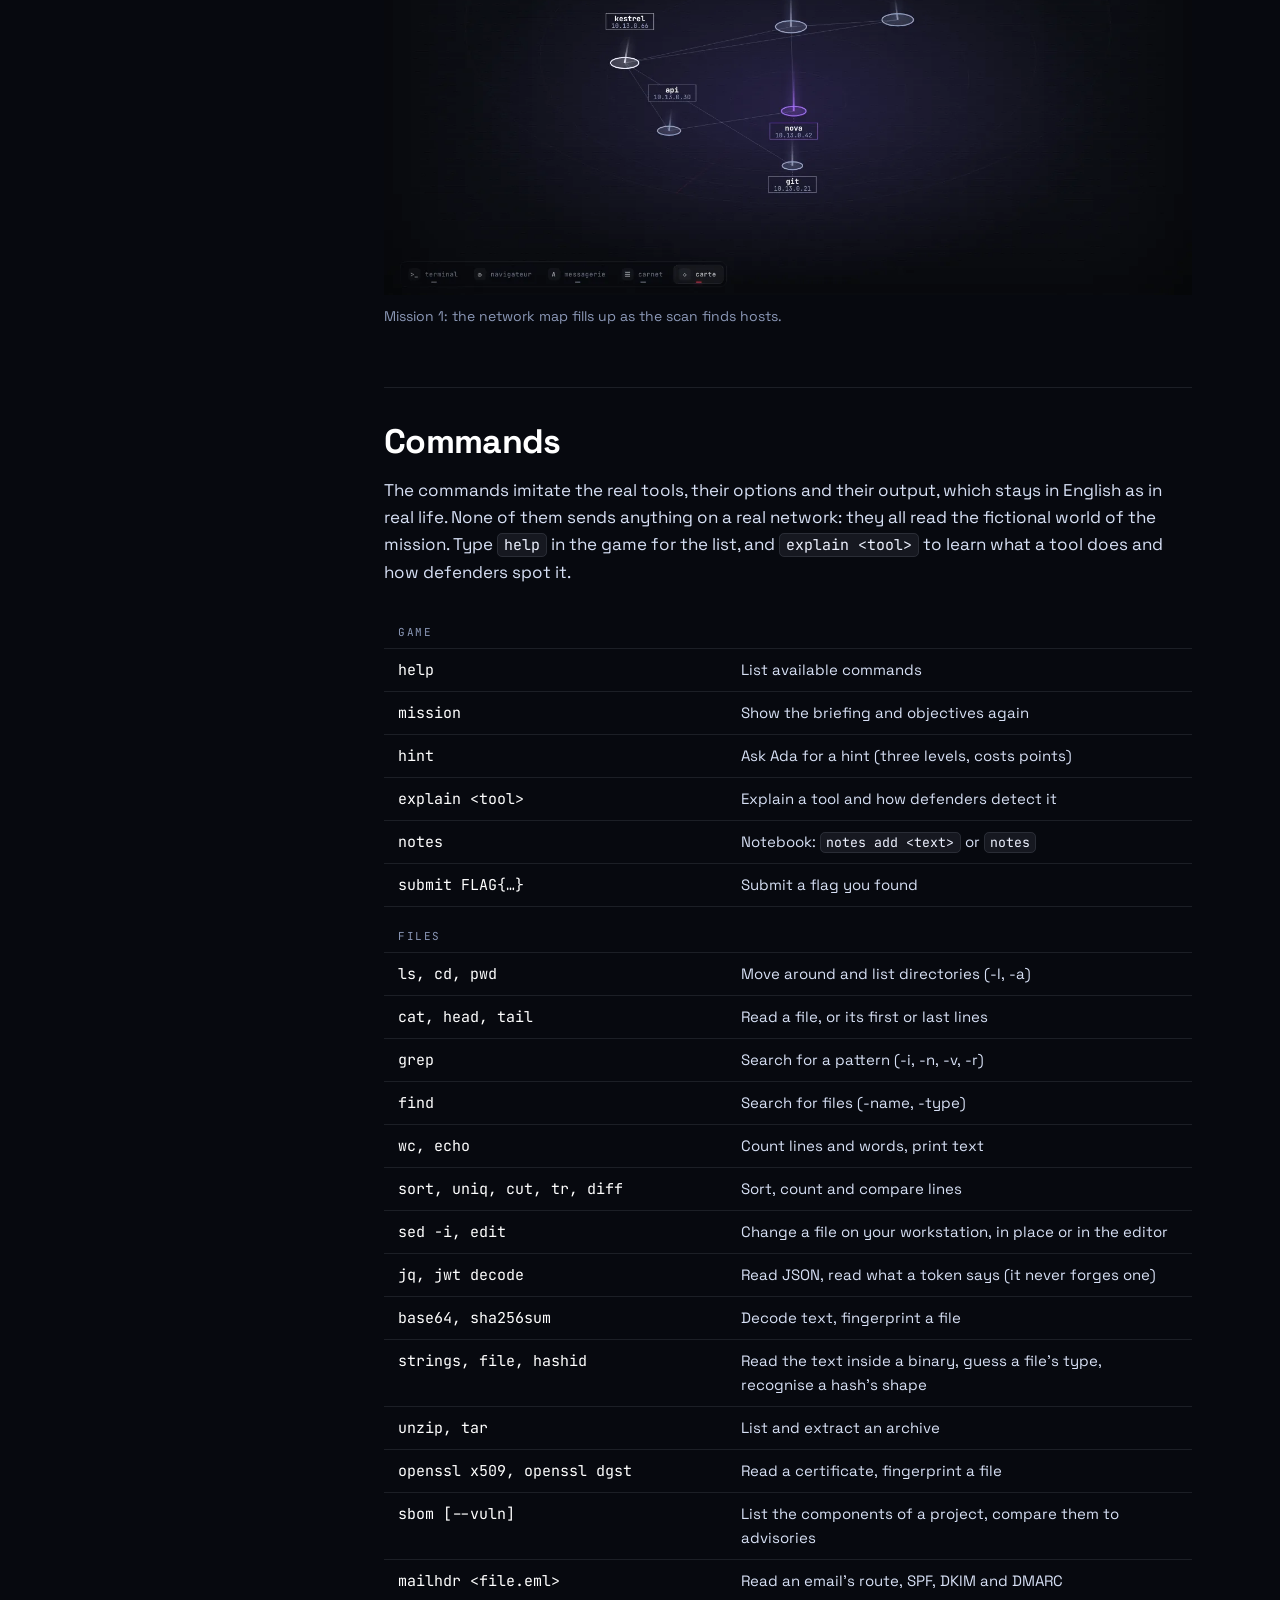
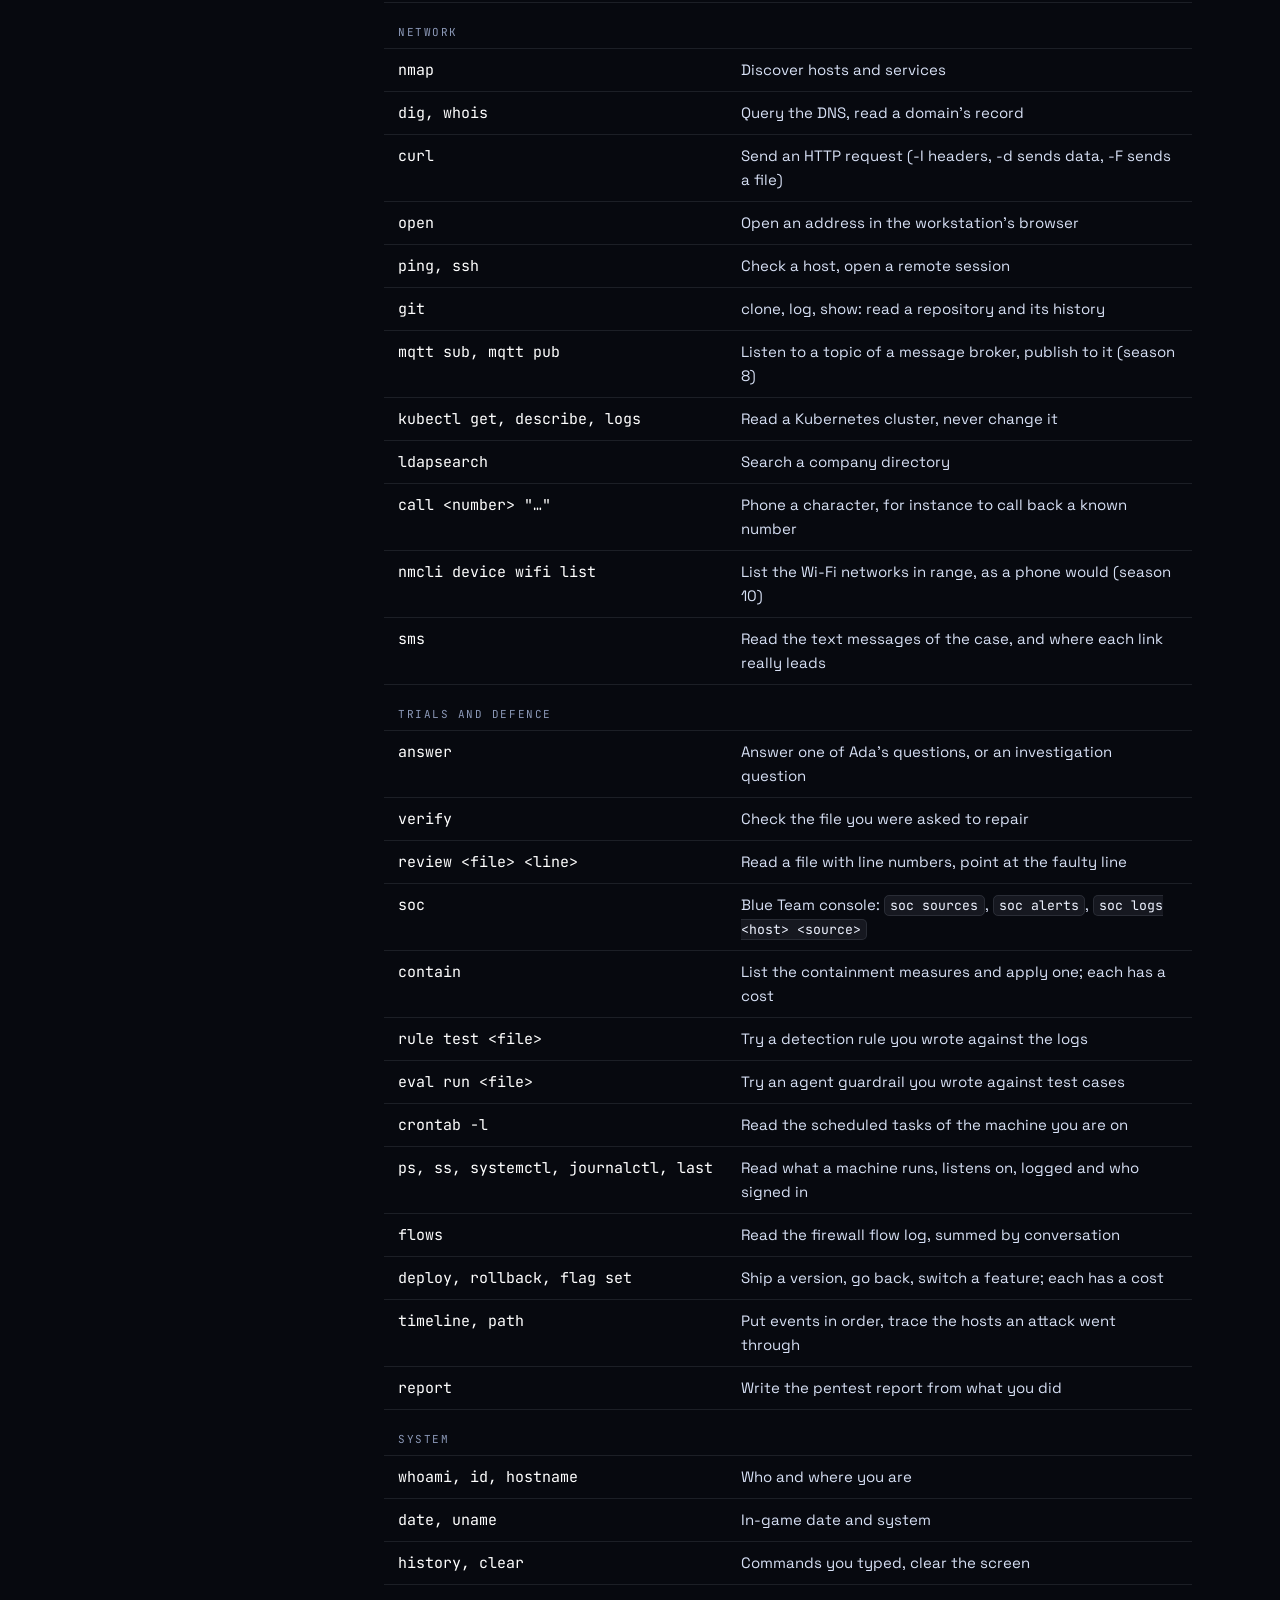
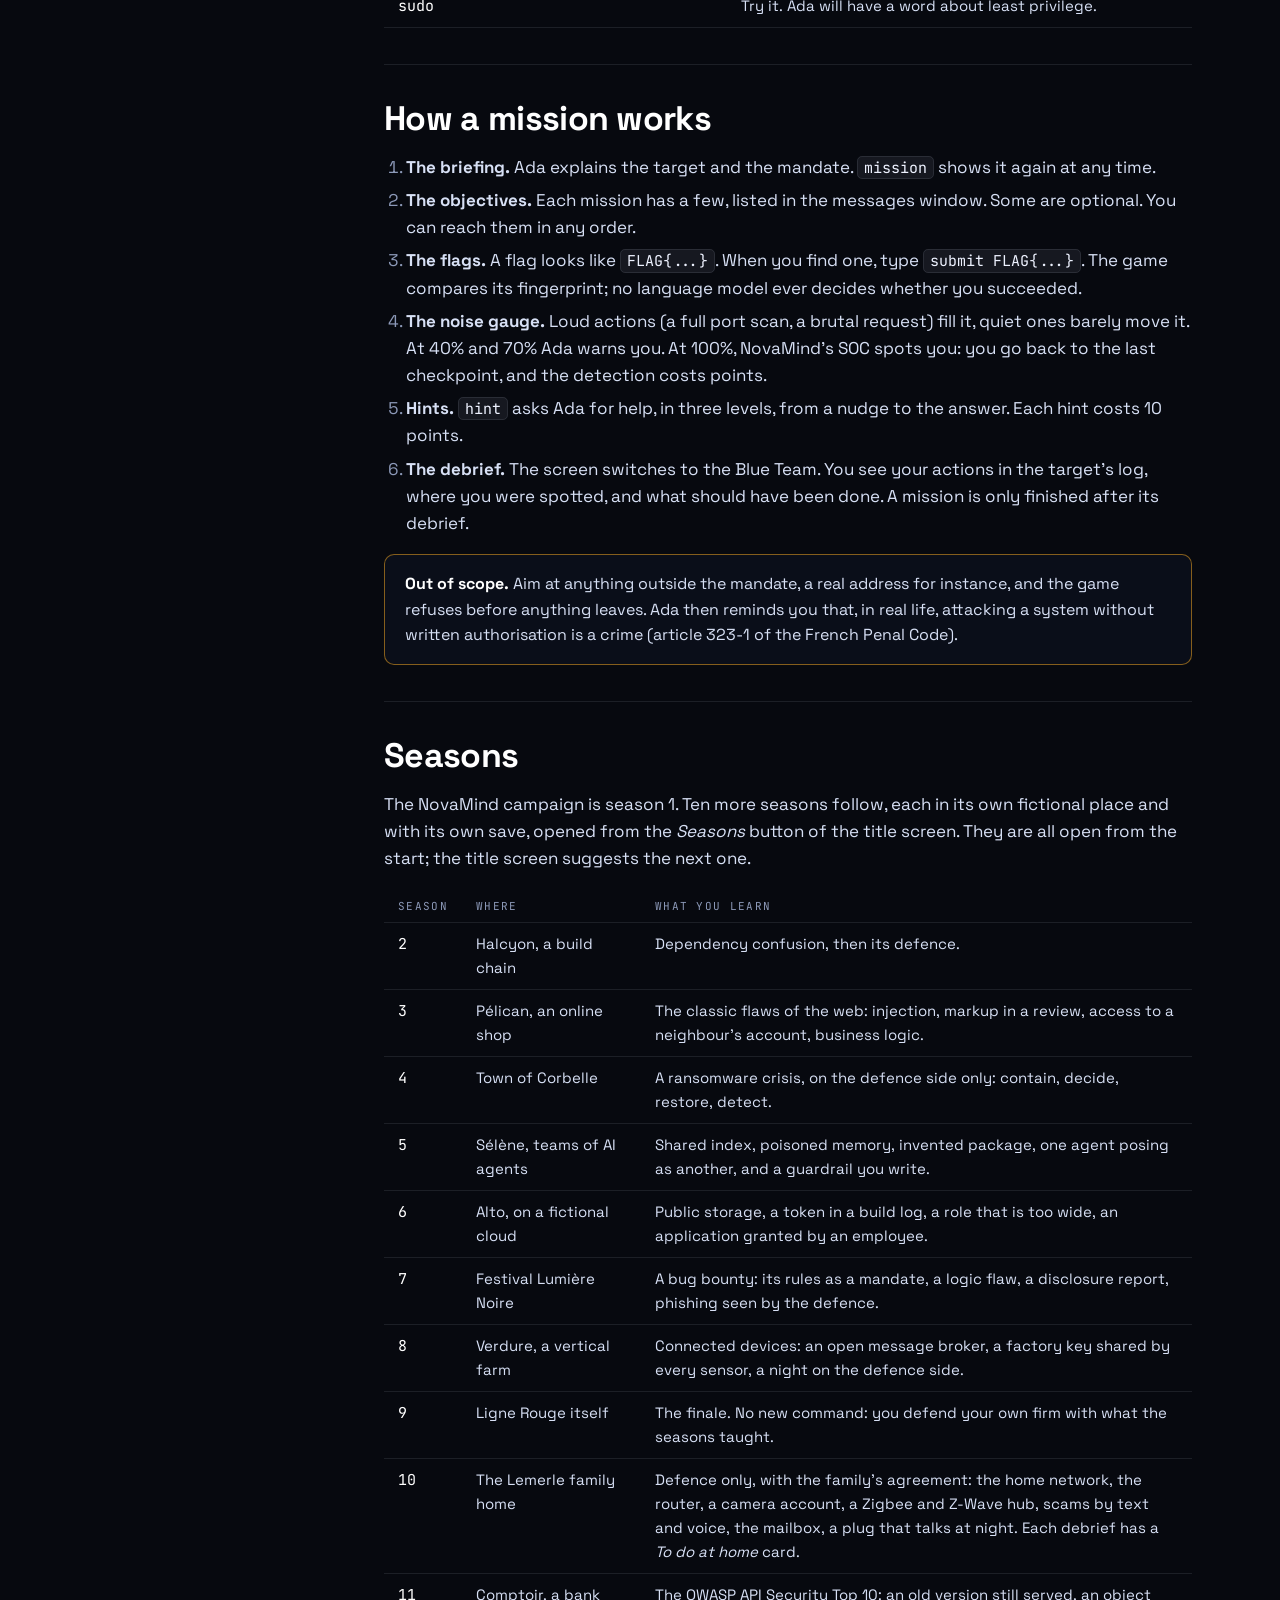
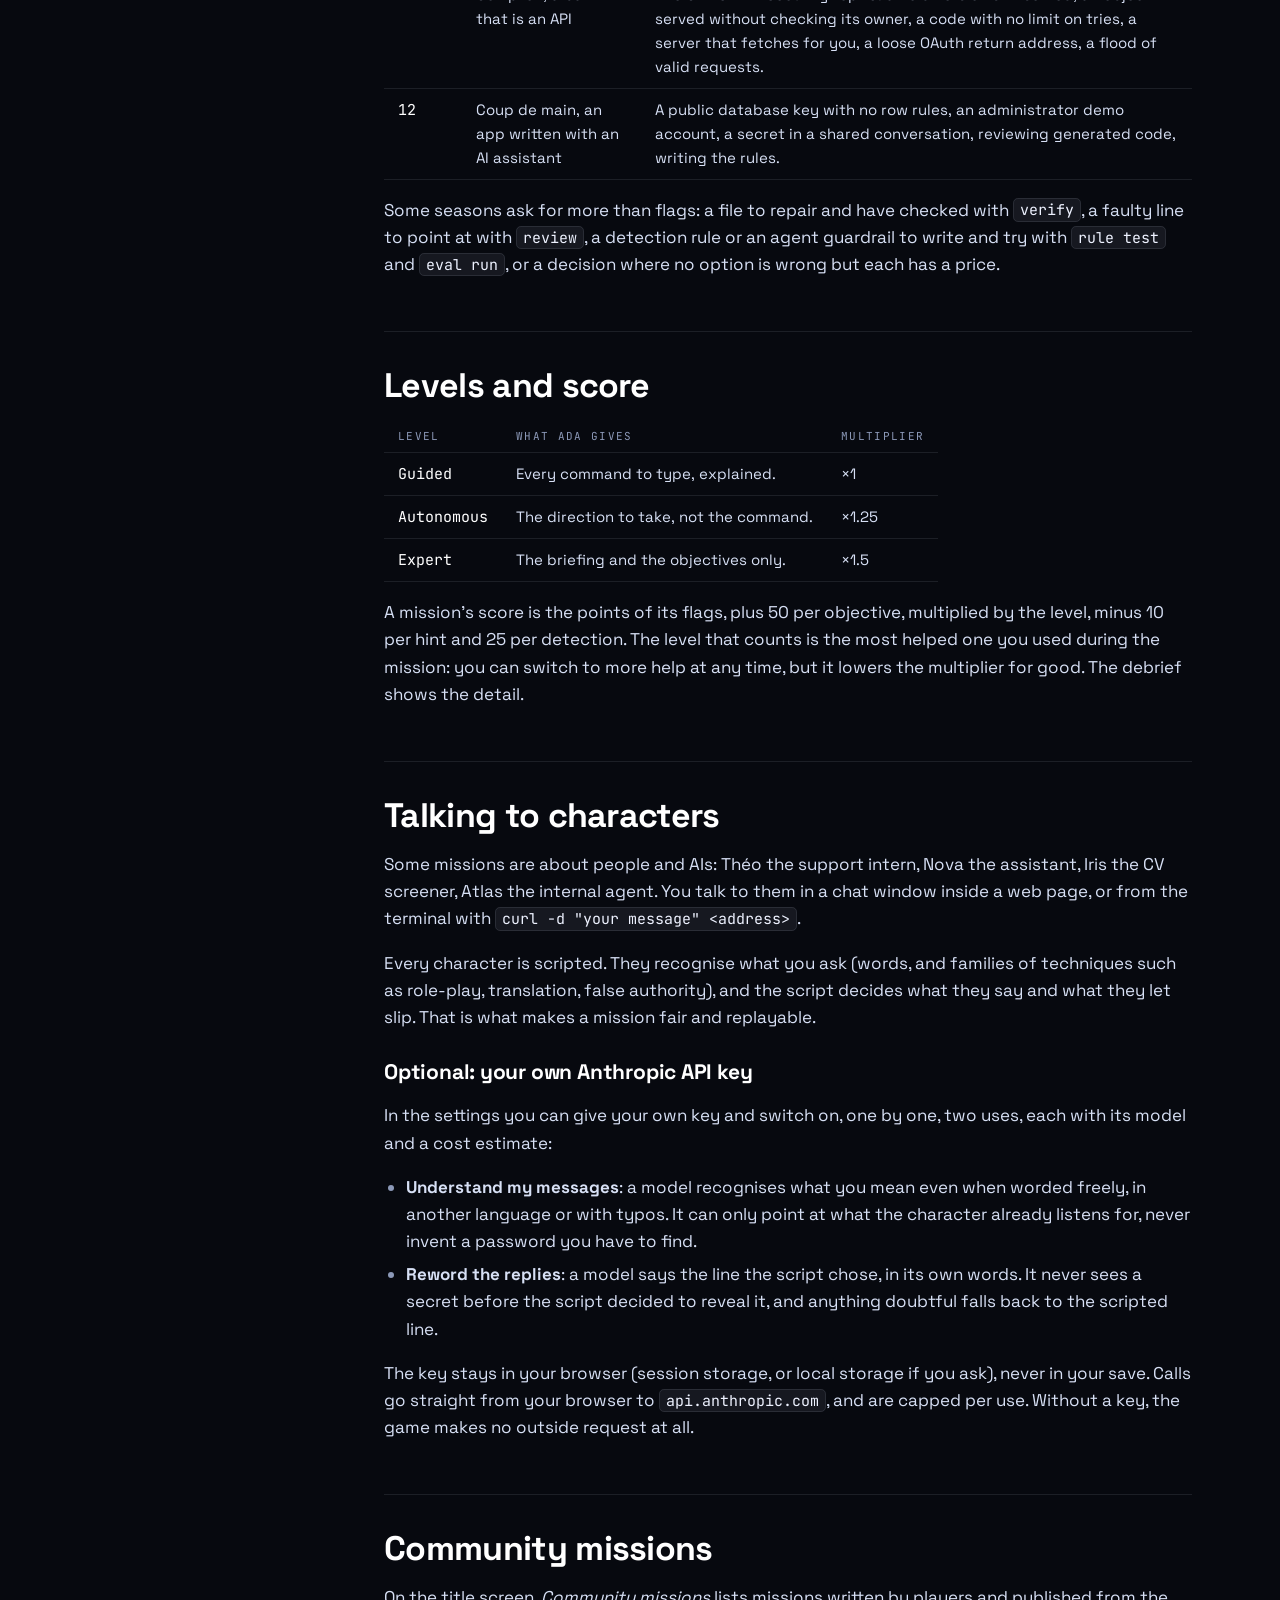
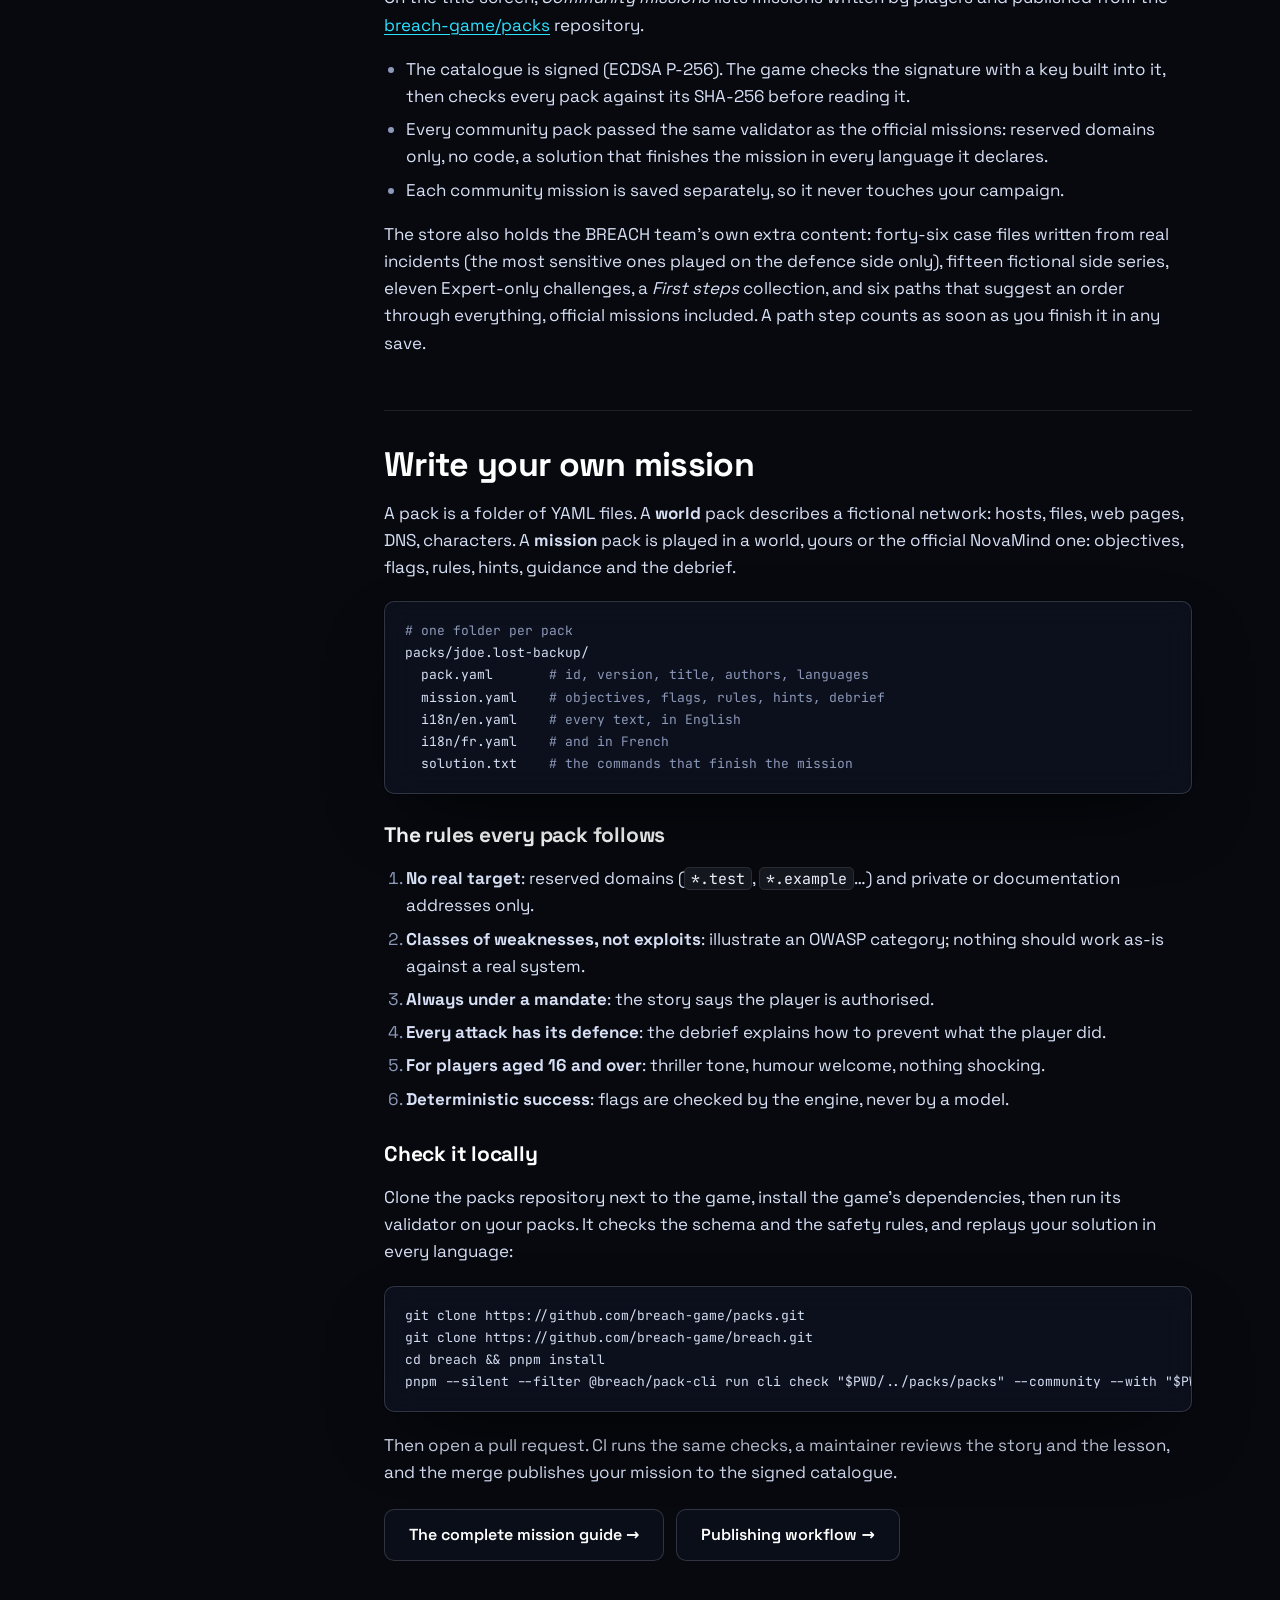
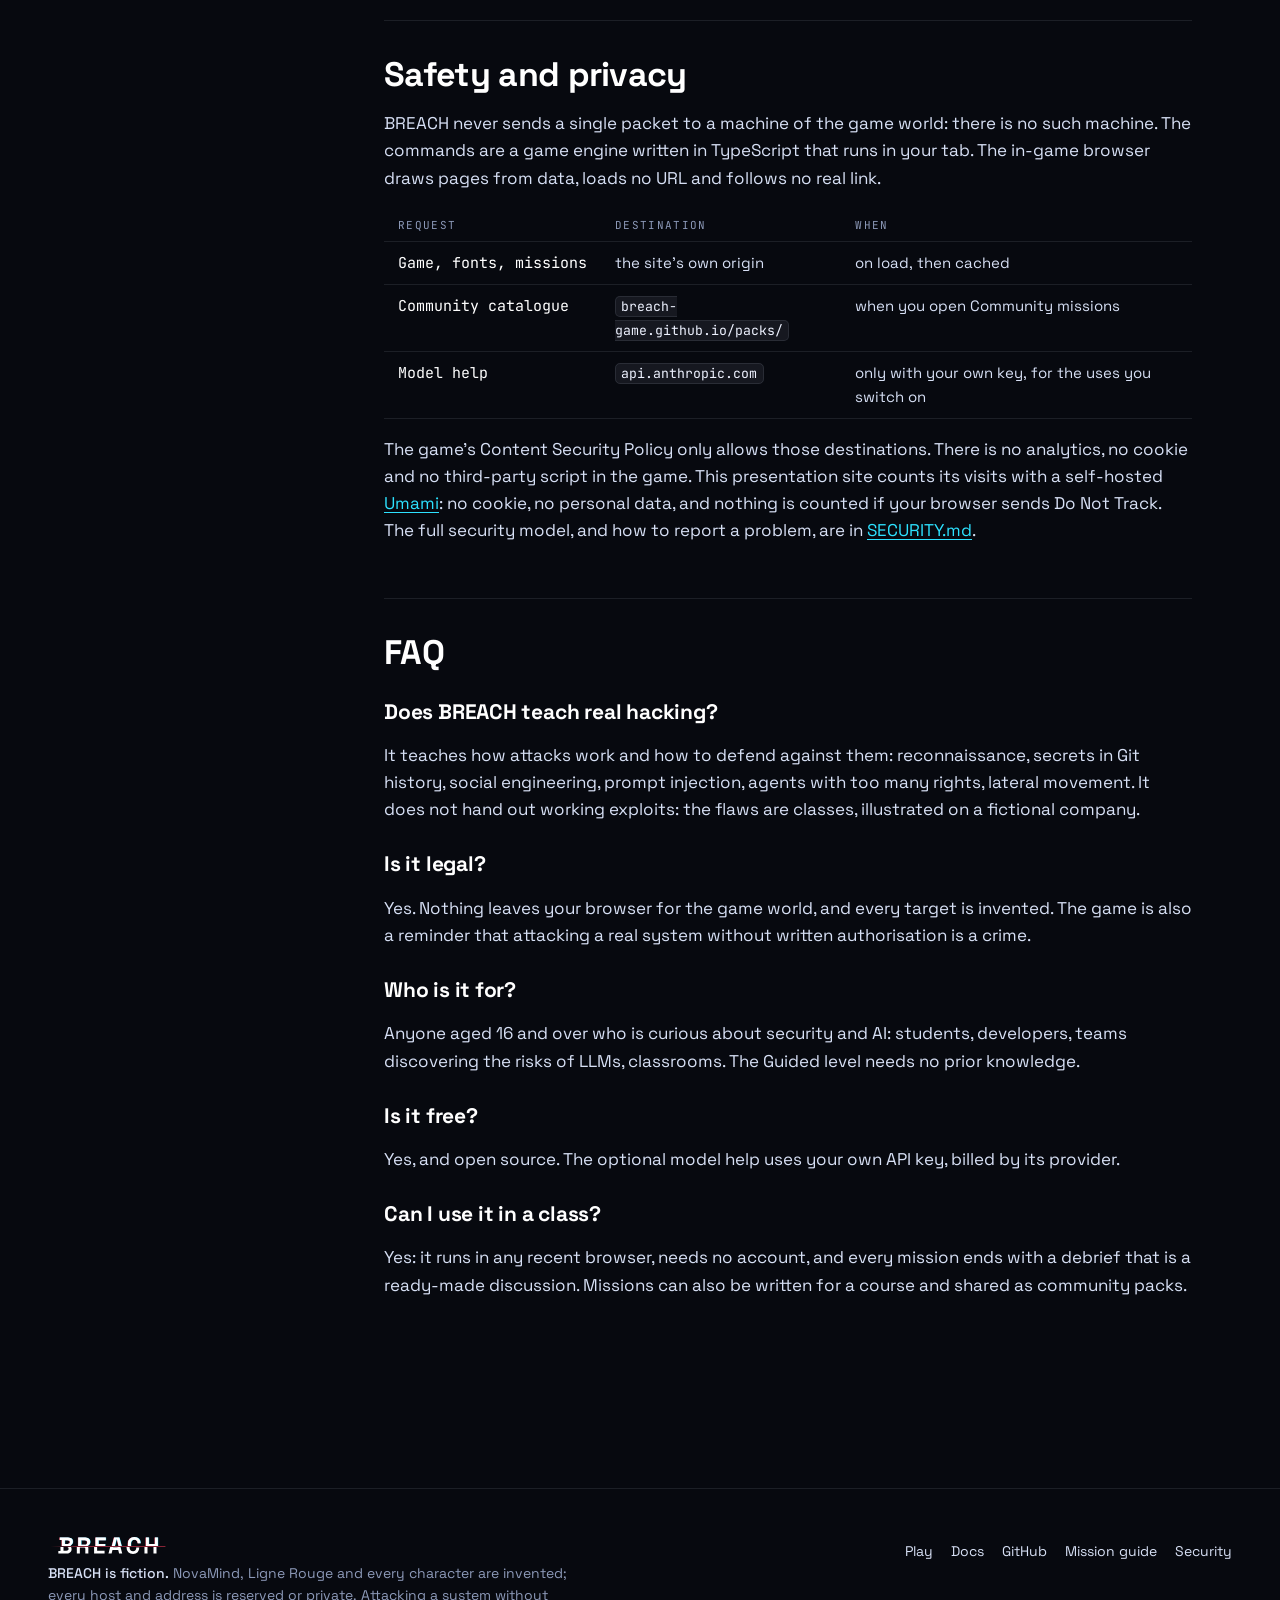
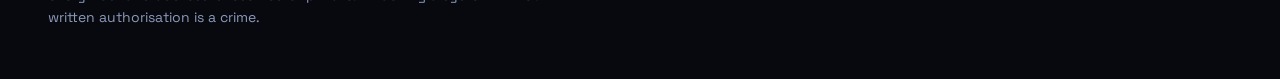
==== commit 52746045: "Present season 12, case files 41 to 46 and the newer packs Co-Authored-By: Claude Opus 5.5 <noreply@" ====
--- a/docs/index.html
+++ b/docs/index.html
@@ -129,6 +129,7 @@
     <tr><td>9</td><td>Ligne Rouge itself</td><td>The finale. No new command: you defend your own firm with what the seasons taught.</td></tr>
     <tr><td>10</td><td>The Lemerle family home</td><td>Defence only, with the family’s agreement: the home network, the router, a camera account, a Zigbee and Z-Wave hub, scams by text and voice, the mailbox, a plug that talks at night. Each debrief has a <i>To do at home</i> card.</td></tr>
     <tr><td>11</td><td>Comptoir, a bank that is an API</td><td>The OWASP API Security Top 10: an old version still served, an object served without checking its owner, a code with no limit on tries, a server that fetches for you, a loose OAuth return address, a flood of valid requests.</td></tr>
+    <tr><td>12</td><td>Coup de main, an app written with an AI assistant</td><td>A public database key with no row rules, an administrator demo account, a secret in a shared conversation, reviewing generated code, writing the rules.</td></tr>
   </tbody>
 </table>
 <p>Some seasons ask for more than flags: a file to repair and have checked with <code>verify</code>, a faulty line to point at with <code>review</code>, a detection rule or an agent guardrail to write and try with <code>rule test</code> and <code>eval run</code>, or a decision where no option is wrong but each has a price.</p></section>
@@ -159,7 +160,7 @@
   <li>Every community pack passed the same validator as the official missions: reserved domains only, no code, a solution that finishes the mission in every language it declares.</li>
   <li>Each community mission is saved separately, so it never touches your campaign.</li>
 </ul>
-<p>The store also holds the BREACH team’s own extra content: forty case files written from real incidents (the most sensitive ones played on the defence side only), twelve fictional side series, nine Expert-only challenges, a <i>First steps</i> collection, and five paths that suggest an order through everything, official missions included. A path step counts as soon as you finish it in any save.</p></section>
+<p>The store also holds the BREACH team’s own extra content: forty-six case files written from real incidents (the most sensitive ones played on the defence side only), fifteen fictional side series, eleven Expert-only challenges, a <i>First steps</i> collection, and six paths that suggest an order through everything, official missions included. A path step counts as soon as you finish it in any save.</p></section>
     <section id="create" aria-labelledby="create-h"><h2 id="create-h">Write your own mission</h2>
 <p>A pack is a folder of YAML files. A <b>world</b> pack describes a fictional network: hosts, files, web pages, DNS, characters. A <b>mission</b> pack is played in a world, yours or the official NovaMind one: objectives, flags, rules, hints, guidance and the debrief.</p>
 <pre class="code glass"><span class="c"># one folder per pack</span>
